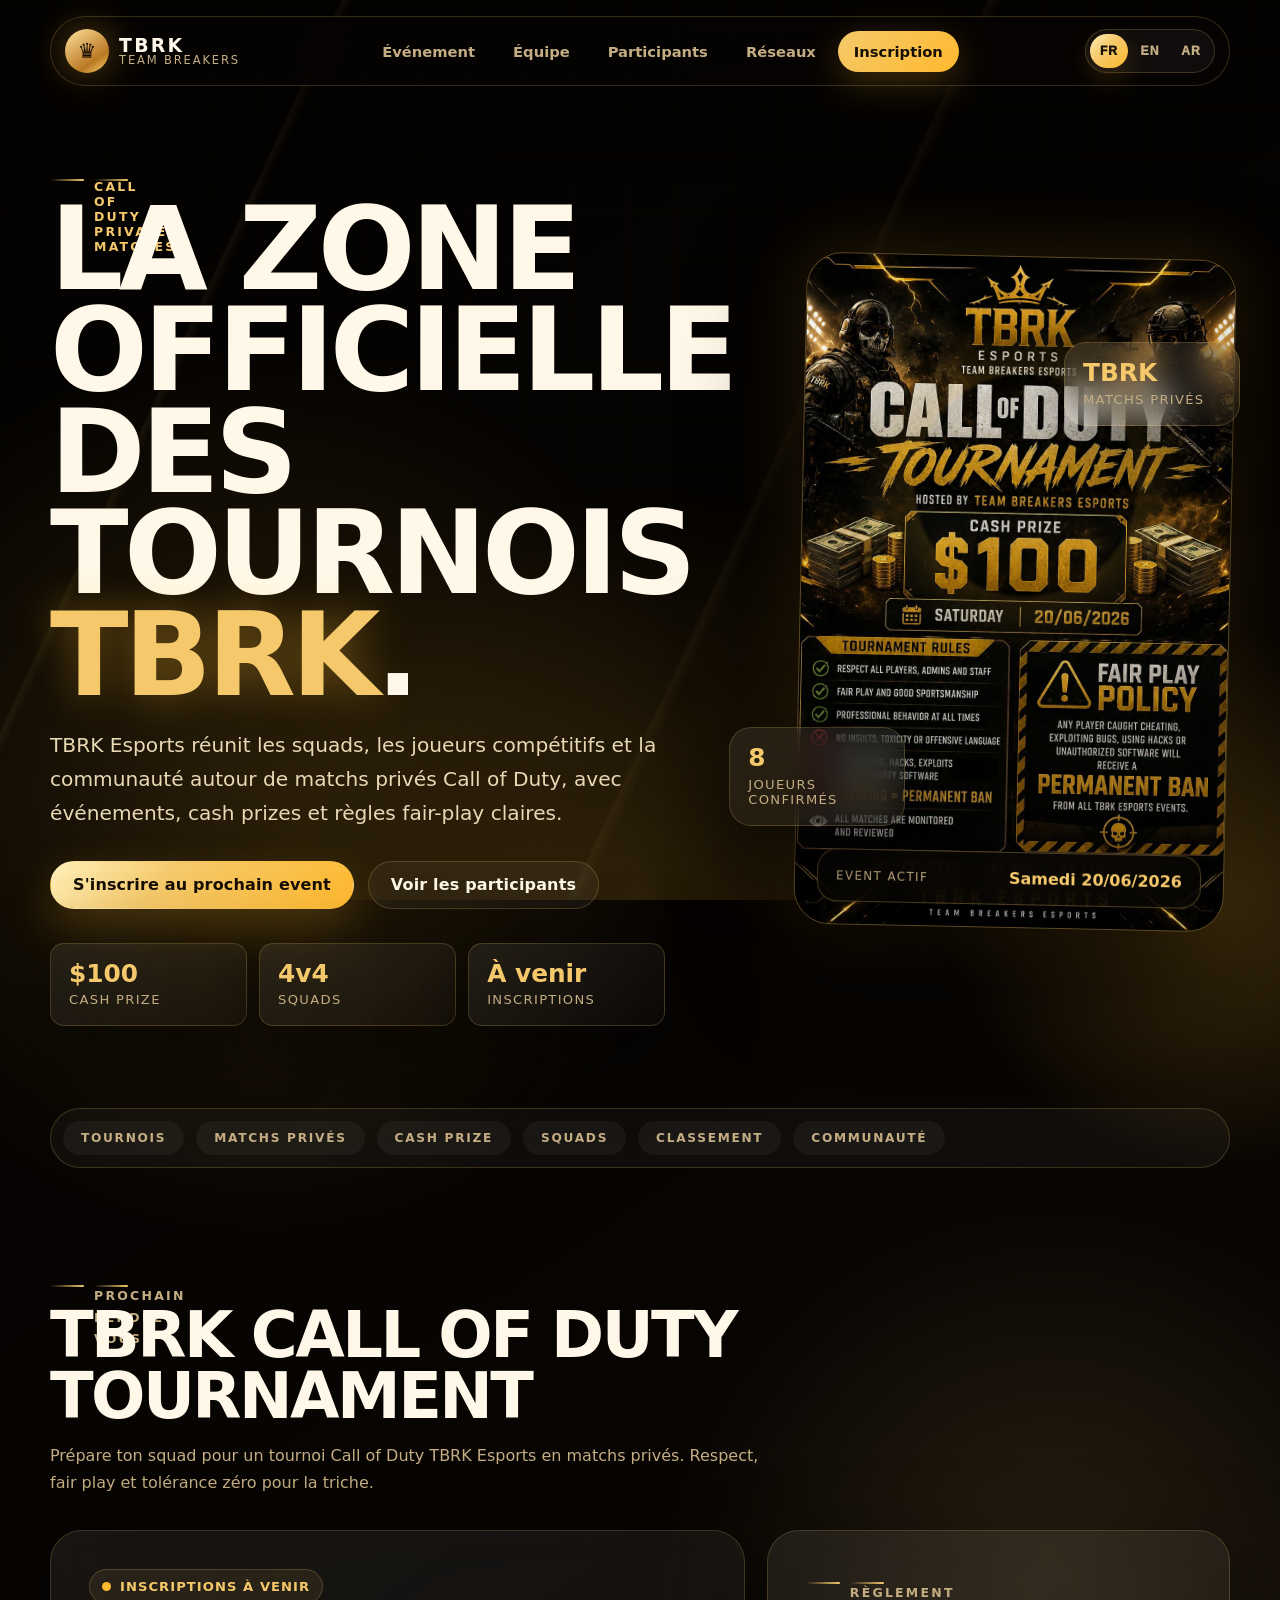
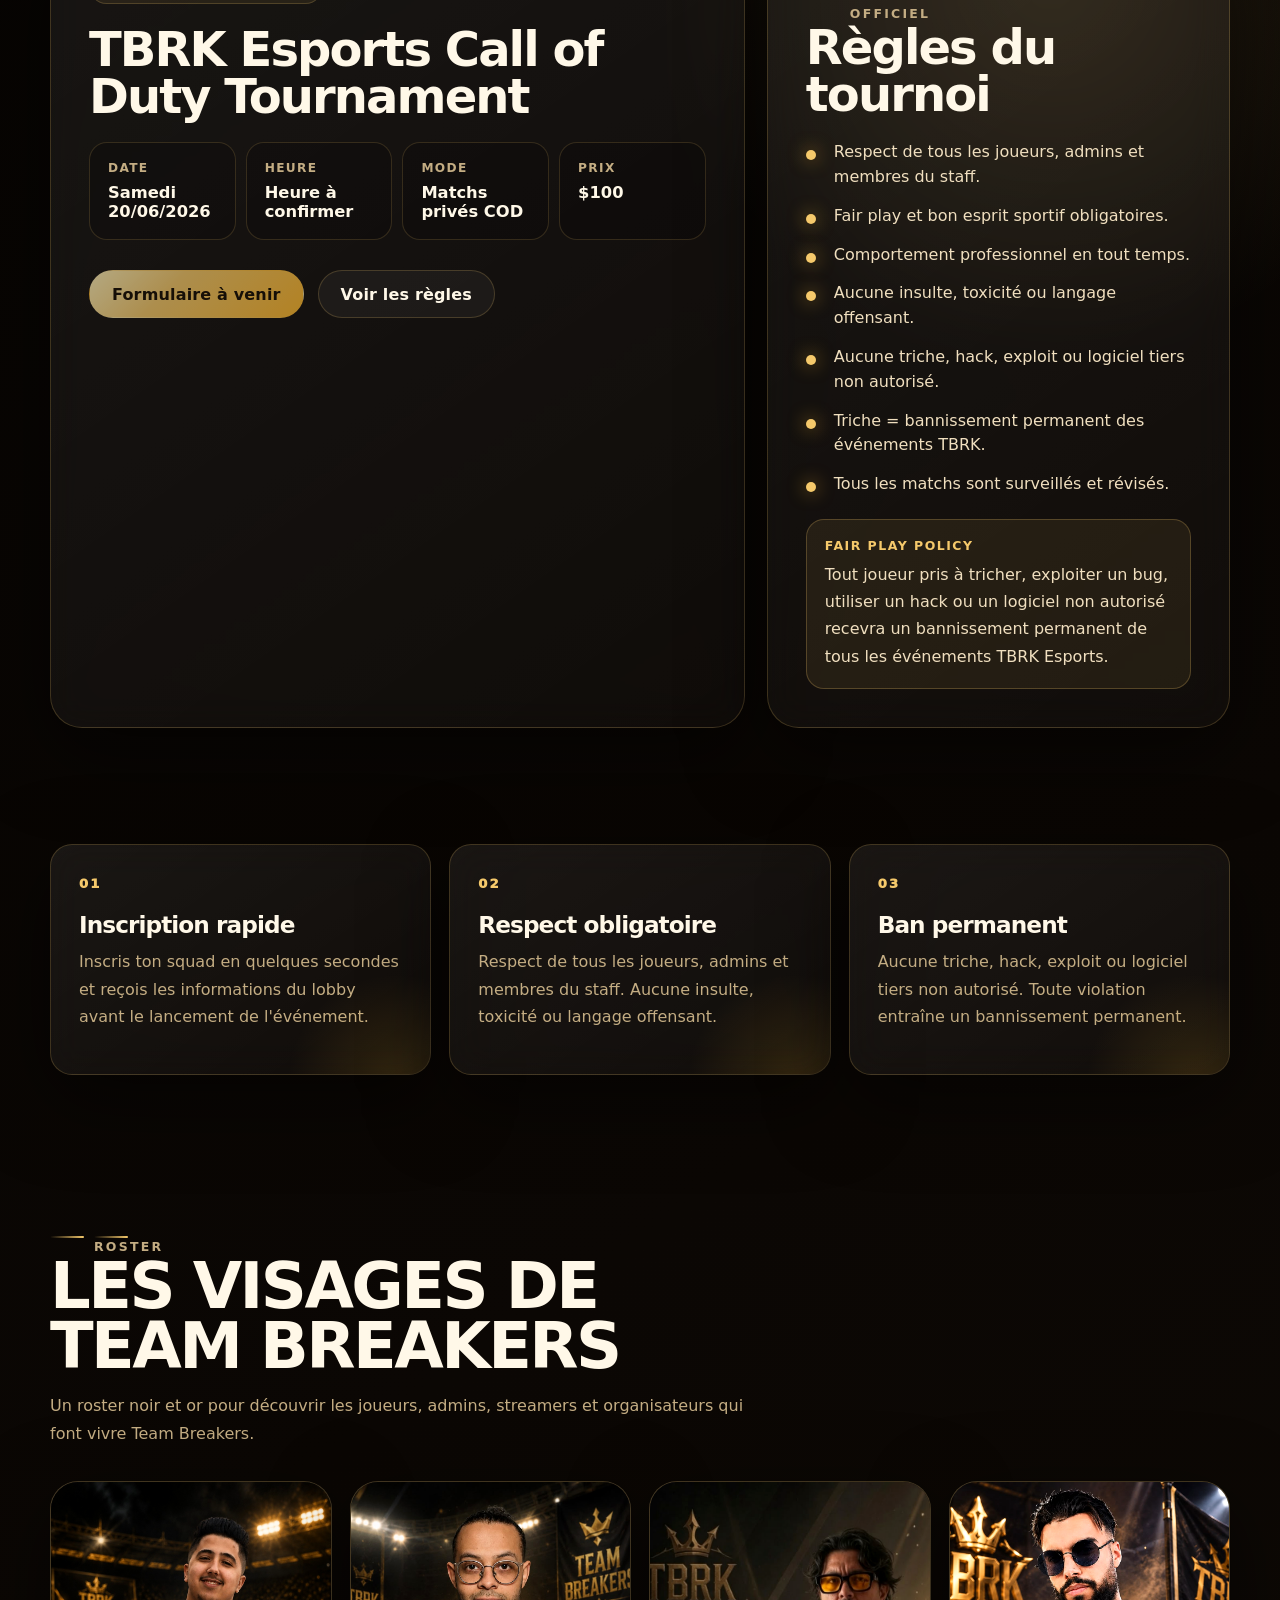
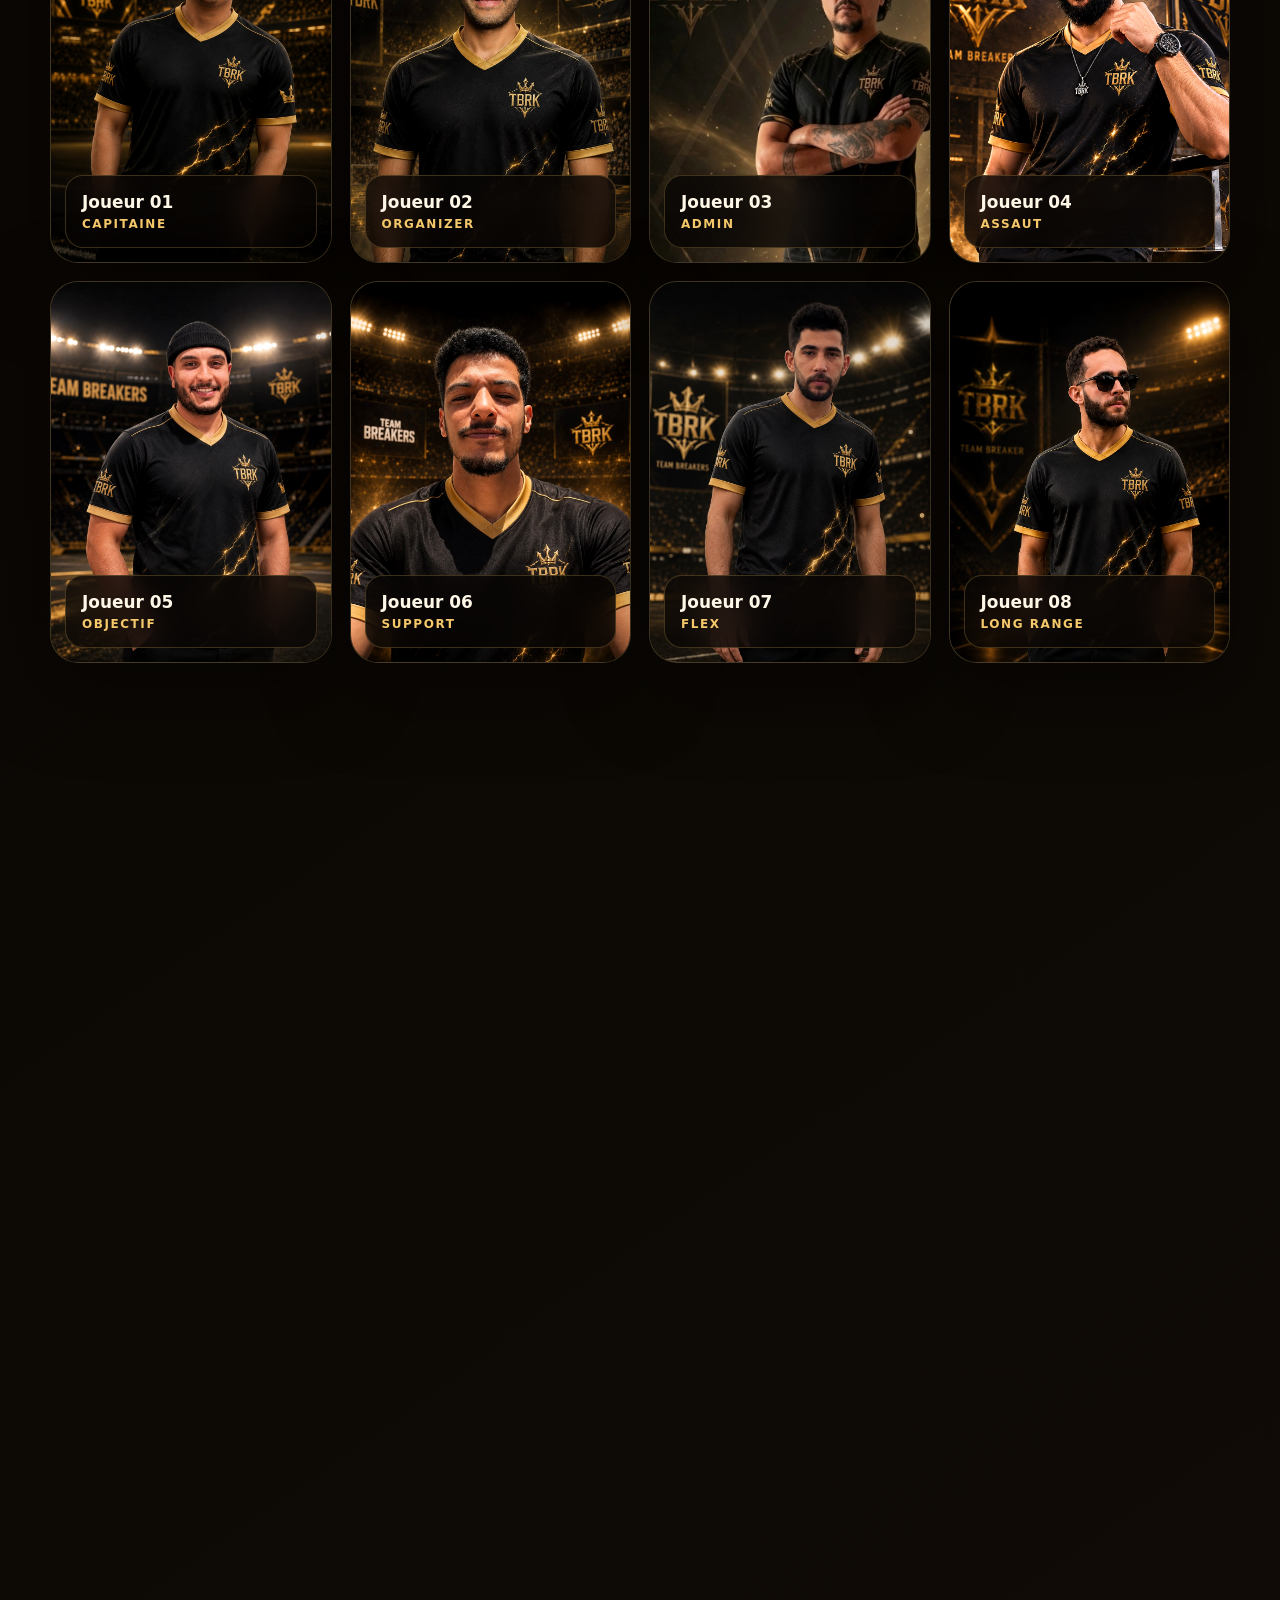
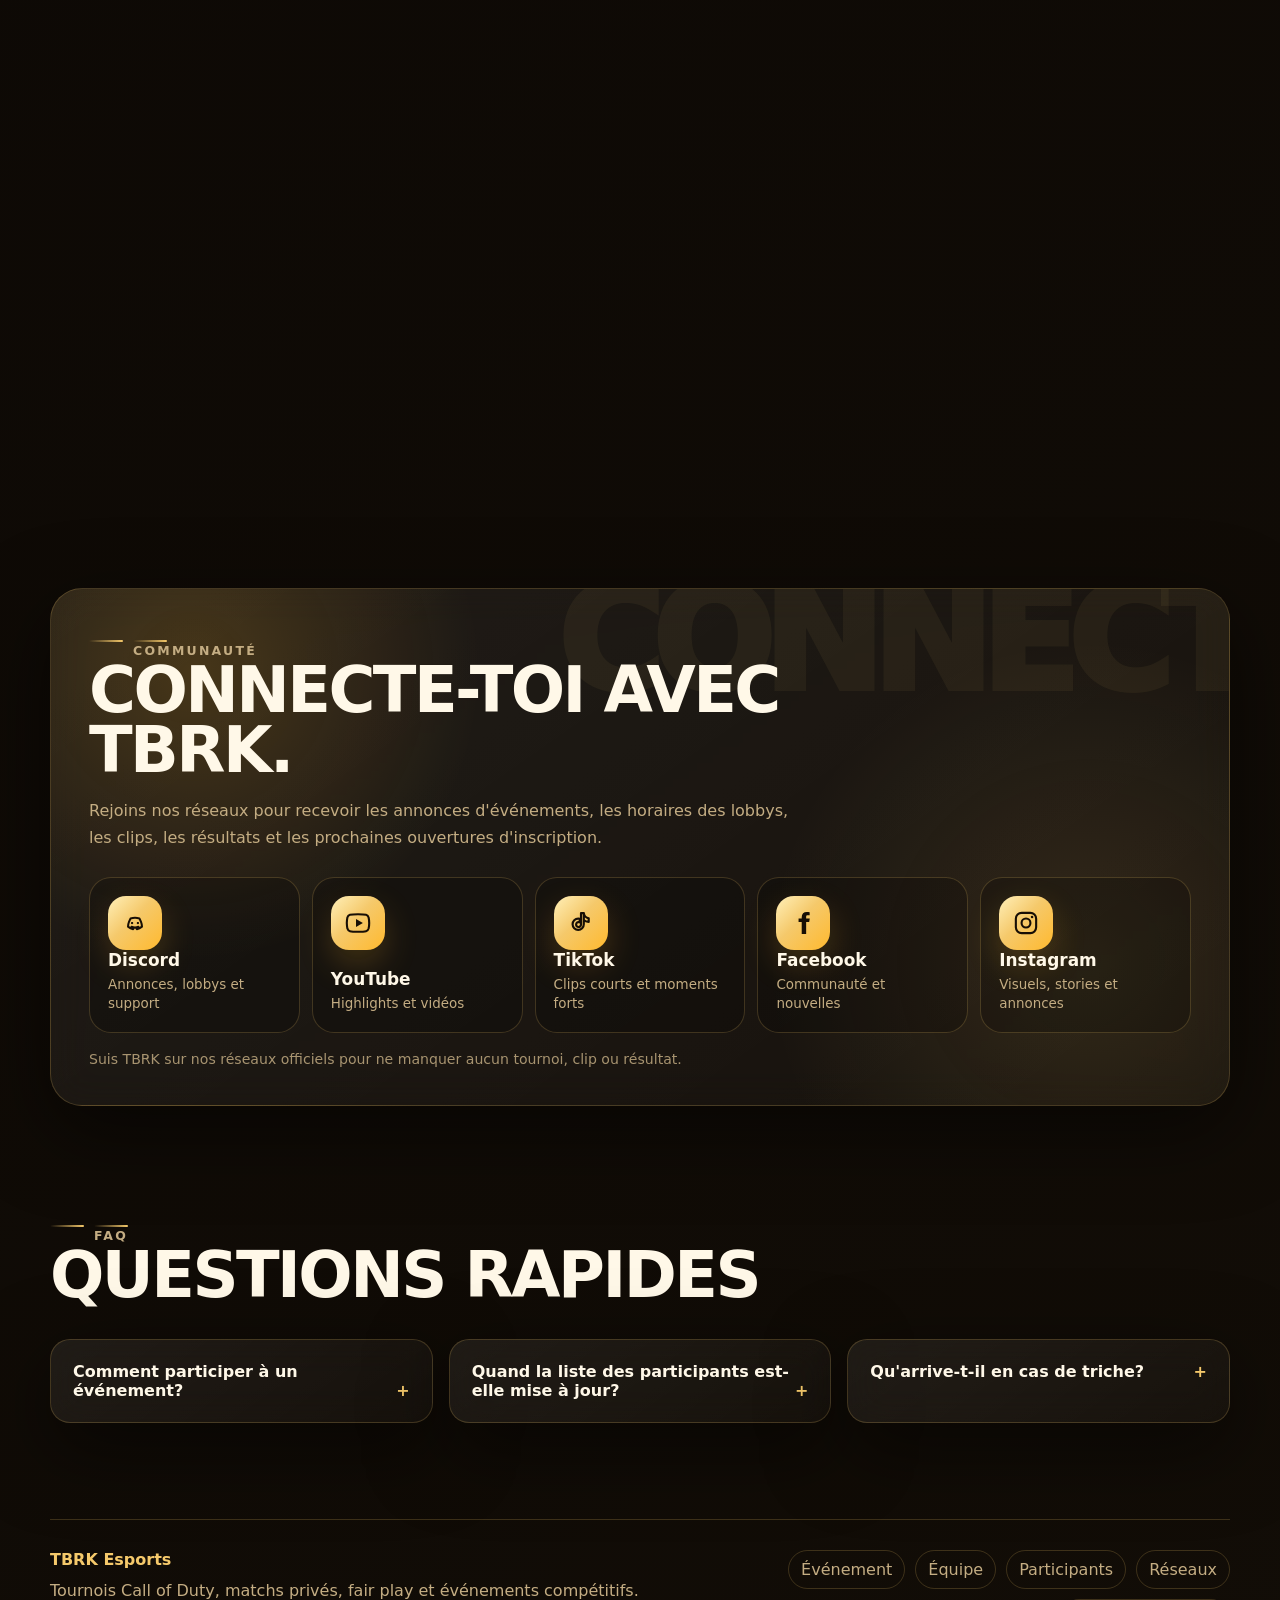
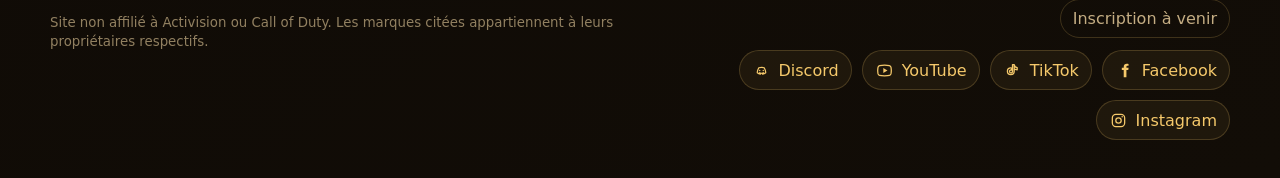
==== index.html @ 551f66d1 "Adding Existing Files First Bilingual Version" ====
<!doctype html>
<html lang="fr" dir="ltr">
<head>
  <meta charset="utf-8" />
  <meta name="viewport" content="width=device-width, initial-scale=1" />
  <title>TBRK Esports | Tournois Call of Duty</title>
  <meta name="description" content="TBRK Esports organise des matchs privés, événements et tournois Call of Duty. Consulte les règles, les participants et inscris ton squad." />
  <meta name="theme-color" content="#080604" />
  <meta property="og:title" content="TBRK Esports - Team Breakers" />
  <meta property="og:description" content="Tournois Call of Duty, règles officielles, fair play et inscriptions aux événements TBRK." />
  <meta property="og:type" content="website" />
  <meta property="og:image" content="assets/images/event-poster.jpg" />
  <link rel="icon" href="assets/favicon.svg" type="image/svg+xml" />
  <link rel="stylesheet" href="css/style.css" />
</head>
<body>
  <div class="page-glow" aria-hidden="true"></div>
  <header class="site-header" data-nav>
    <a class="brand" href="#top" data-i18n-aria-label="a11y.brand">
      <span class="brand-mark" aria-hidden="true">♛</span>
      <span class="brand-copy">
        <strong>TBRK</strong>
        <small>Team Breakers</small>
      </span>
    </a>

    <nav class="site-nav" data-i18n-aria-label="a11y.mainNav" data-nav-menu>
      <a href="#event" data-i18n="nav.event">Événement</a>
      <a href="#team" data-i18n="nav.team">Équipe</a>
      <a href="#participants" data-i18n="nav.participants">Participants</a>
      <a href="#reseaux" data-i18n="nav.socials">Réseaux</a>
      <a href="#inscription" class="nav-cta" data-i18n="nav.registration">Inscription</a>
    </nav>

    <div class="header-actions">
      <div class="language-switcher" data-language-switcher data-i18n-aria-label="a11y.languageSwitcher" role="group">
        <button type="button" data-lang-option="fr" aria-pressed="true">FR</button>
        <button type="button" data-lang-option="en" aria-pressed="false">EN</button>
        <button type="button" data-lang-option="ar" aria-pressed="false">AR</button>
      </div>
      <button class="nav-toggle" type="button" data-i18n-aria-label="a11y.openMenu" aria-expanded="false" data-nav-toggle>
        <span></span><span></span><span></span>
      </button>
    </div>
  </header>

  <main id="top">
    <section class="hero section-padding">
      <div class="hero-copy reveal">
        <p class="eyebrow"><span></span> <span data-i18n="hero.eyebrow">Call of Duty Private Matches</span></p>
        <h1 data-i18n-html="hero.title">La zone officielle des tournois <em>TBRK</em>.</h1>
        <p class="hero-lead" data-i18n="hero.lead">
          TBRK Esports réunit les squads, les joueurs compétitifs et la communauté autour de matchs privés Call of Duty, avec événements, cash prizes et règles fair-play claires.
        </p>
        <div class="hero-actions">
          <a class="btn btn-primary" href="#inscription" data-i18n="hero.primaryCta">S'inscrire au prochain event</a>
          <a class="btn btn-secondary" href="#participants" data-i18n="hero.secondaryCta">Voir les participants</a>
        </div>
        <div class="hero-metrics" data-i18n-aria-label="a11y.keyInfo">
          <div>
            <strong data-event-prize>$100</strong>
            <span data-i18n="metrics.cashPrize">Cash prize</span>
          </div>
          <div>
            <strong data-i18n="metrics.format">4v4</strong>
            <span data-i18n="metrics.squads">Squads</span>
          </div>
          <div>
            <strong data-event-status>À venir</strong>
            <span data-i18n="metrics.registrations">Inscriptions</span>
          </div>
        </div>
      </div>

      <div class="hero-visual reveal" data-i18n-aria-label="a11y.poster">
        <div class="poster-card">
          <img src="assets/images/event-poster.jpg" data-i18n-alt="a11y.posterAlt" alt="Affiche TBRK Esports pour un tournoi Call of Duty avec règles fair play" />
          <div class="poster-badge">
            <span data-i18n="poster.activeEvent">Event actif</span>
            <strong data-event-date>Samedi 20/06/2026</strong>
          </div>
        </div>
        <div class="floating-card card-one">
          <strong data-participant-count>8</strong>
          <span data-i18n="hero.confirmedPlayers">joueurs confirmés</span>
        </div>
        <div class="floating-card card-two">
          <strong>TBRK</strong>
          <span data-i18n="hero.privateMatches">Matchs privés</span>
        </div>
      </div>
    </section>

    <section class="strip reveal" data-i18n-aria-label="a11y.highlights">
      <span data-i18n="strip.tournaments">Tournois</span>
      <span data-i18n="strip.privateMatches">Matchs privés</span>
      <span data-i18n="strip.cashPrize">Cash prize</span>
      <span data-i18n="strip.squads">Squads</span>
      <span data-i18n="strip.ranking">Classement</span>
      <span data-i18n="strip.community">Communauté</span>
    </section>

    <section class="section-padding event-section" id="event">
      <div class="section-heading reveal">
        <p class="eyebrow"><span></span> <span data-i18n="event.eyebrow">Prochain rendez-vous</span></p>
        <h2 data-event-title>TBRK Call of Duty Tournament</h2>
        <p data-event-description>
          Prépare ton squad, confirme ta présence et rejoins le lobby privé TBRK. Respect, fair play et compétition propre au programme.
        </p>
      </div>

      <div class="event-layout">
        <article class="event-card reveal">
          <div class="event-card-top">
            <span class="live-dot"></span>
            <span data-event-state>Inscriptions à venir</span>
          </div>
          <h3 data-event-name>TBRK Esports Call of Duty Tournament</h3>
          <div class="event-grid">
            <div>
              <span data-i18n="event.date">Date</span>
              <strong data-event-date-full>Samedi 20/06/2026</strong>
            </div>
            <div>
              <span data-i18n="event.time">Heure</span>
              <strong data-event-time>Heure à confirmer</strong>
            </div>
            <div>
              <span data-i18n="event.mode">Mode</span>
              <strong data-event-mode>Matchs privés COD</strong>
            </div>
            <div>
              <span data-i18n="event.prize">Prix</span>
              <strong data-event-prize-card>$100</strong>
            </div>
          </div>
          <div class="event-actions">
            <a class="btn btn-primary" data-form-link data-i18n="event.fillForm" data-i18n-empty-text="form.coming" data-empty-text="Formulaire à venir" href="#inscription" target="_self" rel="noopener">Remplir le formulaire</a>
            <a class="btn btn-ghost" href="#rules" data-i18n="event.viewRules">Voir les règles</a>
          </div>
        </article>

        <aside class="rules-card reveal" id="rules">
          <p class="eyebrow"><span></span> <span data-i18n="rules.eyebrow">Règlement officiel</span></p>
          <h3 data-i18n="rules.title">Règles du tournoi</h3>
          <ul data-rules-list>
            <li>Respect de tous les joueurs, admins et membres du staff.</li>
            <li>Fair play et bon esprit sportif obligatoires.</li>
            <li>Comportement professionnel en tout temps.</li>
            <li>Aucune insulte, toxicité ou langage offensant.</li>
            <li>Aucune triche, hack, exploit ou logiciel tiers non autorisé.</li>
            <li>Triche = bannissement permanent des événements TBRK.</li>
            <li>Tous les matchs sont surveillés et révisés.</li>
          </ul>
          <div class="policy-box">
            <strong data-i18n="rules.policyTitle">Fair Play Policy</strong>
            <p data-fair-play-policy>Tout joueur pris à tricher, exploiter un bug, utiliser un hack ou un logiciel non autorisé recevra un bannissement permanent de tous les événements TBRK Esports.</p>
          </div>
        </aside>
      </div>
    </section>

    <section class="section-padding features-section" data-i18n-aria-label="a11y.whyJoin">
      <div class="feature-card reveal">
        <span class="feature-icon">01</span>
        <h3 data-i18n="feature.one.title">Inscription rapide</h3>
        <p data-i18n="feature.one.text">Inscris ton squad en quelques secondes et reçois les informations du lobby avant le lancement de l'événement.</p>
      </div>
      <div class="feature-card reveal">
        <span class="feature-icon">02</span>
        <h3 data-i18n="feature.two.title">Respect obligatoire</h3>
        <p data-i18n="feature.two.text">Respect de tous les joueurs, admins et membres du staff. Aucune insulte, toxicité ou langage offensant.</p>
      </div>
      <div class="feature-card reveal">
        <span class="feature-icon">03</span>
        <h3 data-i18n="feature.three.title">Ban permanent</h3>
        <p data-i18n="feature.three.text">Aucune triche, hack, exploit ou logiciel tiers non autorisé. Toute violation entraîne un bannissement permanent.</p>
      </div>
    </section>

    <section class="section-padding team-section" id="team">
      <div class="section-heading reveal">
        <p class="eyebrow"><span></span> <span data-i18n="team.eyebrow">Roster</span></p>
        <h2 data-i18n="team.title">Les visages de Team Breakers</h2>
        <p data-i18n="team.text">Un roster noir et or pour découvrir les joueurs, admins, streamers et organisateurs qui font vivre Team Breakers.</p>
      </div>
      <div class="team-grid" data-team-grid>
        <!-- Rempli automatiquement par js/app.js -->
      </div>
    </section>

    <section class="section-padding participants-section" id="participants">
      <div class="participants-header reveal">
        <div>
          <p class="eyebrow"><span></span> <span data-i18n="participants.eyebrow">Event en cours</span></p>
          <h2 data-i18n="participants.title">Participants inscrits</h2>
          <p data-i18n="participants.text">Quand un événement est actif, cette section affiche les joueurs confirmés et les squads déjà prêts pour le lobby.</p>
        </div>
        <div class="count-card">
          <strong data-participant-count-large>0</strong>
          <span data-i18n="participants.confirmed">confirmés</span>
        </div>
      </div>
      <div class="participants-list reveal" data-participants-list>
        <!-- Rempli automatiquement par js/app.js -->
      </div>
    </section>

    <section class="section-padding inscription-section" id="inscription">
      <div class="cta-panel reveal">
        <div>
          <p class="eyebrow"><span></span> <span data-i18n="cta.eyebrow">Rejoins le lobby</span></p>
          <h2 data-i18n="cta.title">Inscris ton squad au prochain tournoi TBRK.</h2>
          <p data-i18n="cta.text">
            Remplis le formulaire officiel pour réserver ta place. L'équipe TBRK validera ensuite les joueurs confirmés pour l'événement.
          </p>
        </div>
        <div class="cta-action">
          <a class="btn btn-primary btn-big" data-form-link data-i18n="cta.openForm" data-i18n-empty-text="form.coming" data-empty-text="Formulaire à venir" href="#inscription" target="_self" rel="noopener">Ouvrir le formulaire</a>
          <p class="form-note" data-form-note>Le formulaire sera ajouté ici dès l’ouverture des inscriptions.</p>
        </div>
      </div>
    </section>

    <section class="section-padding social-section" id="reseaux">
      <div class="social-panel reveal">
        <div class="section-heading">
          <p class="eyebrow"><span></span> <span data-i18n="social.eyebrow">Communauté</span></p>
          <h2 data-i18n="social.title">Connecte-toi avec TBRK.</h2>
          <p data-i18n="social.text">
            Rejoins nos réseaux pour recevoir les annonces d'événements, les horaires des lobbys, les clips, les résultats et les prochaines ouvertures d'inscription.
          </p>
        </div>
        <div class="social-grid" data-i18n-aria-label="a11y.socialLinks">
          <a class="social-card" data-social-link="discord" href="#reseaux" target="_self">
            <span class="social-icon" aria-hidden="true"><svg class="social-svg" viewBox="0 0 24 24" role="img" aria-label="Discord"><path d="M8.2 8.1c2.5-.8 5.1-.8 7.6 0l1.3 2.8c.5 1.3.8 2.8.9 4.2-1.5 1.2-3 1.9-4.4 2.2l-.7-1.1c.8-.2 1.5-.6 2.1-1-2 .9-4 .9-6 0 .6.4 1.3.8 2.1 1l-.7 1.1c-1.4-.3-2.9-1-4.4-2.2.1-1.4.4-2.9.9-4.2l1.3-2.8Z" fill="none" stroke="currentColor" stroke-width="1.7" stroke-linejoin="round"/><path d="M9.5 13.1c.6 0 1-.5 1-1s-.4-1-1-1-1 .5-1 1 .4 1 1 1Zm5 0c.6 0 1-.5 1-1s-.4-1-1-1-1 .5-1 1 .4 1 1 1Z" fill="currentColor"/></svg></span>
            <span class="social-copy">
              <strong data-i18n="social.discord.title">Discord</strong>
              <small data-i18n="social.discord.desc"></small>
            </span>
          </a>
          <a class="social-card" data-social-link="youtube" href="#reseaux" target="_self">
            <span class="social-icon" aria-hidden="true"><svg class="social-svg" viewBox="0 0 24 24" role="img" aria-label="YouTube"><path d="M21.1 7.2a3.1 3.1 0 0 0-2.2-2.2C17 4.5 12 4.5 12 4.5s-5 0-6.9.5a3.1 3.1 0 0 0-2.2 2.2A32 32 0 0 0 2.4 12a32 32 0 0 0 .5 4.8 3.1 3.1 0 0 0 2.2 2.2c1.9.5 6.9.5 6.9.5s5 0 6.9-.5a3.1 3.1 0 0 0 2.2-2.2c.3-1.3.5-2.9.5-4.8s-.2-3.5-.5-4.8Z" fill="none" stroke="currentColor" stroke-width="1.8" stroke-linejoin="round"/><path d="M10.3 8.6v6.8L16.2 12l-5.9-3.4Z" fill="currentColor"/></svg></span>
            <span class="social-copy">
              <strong data-i18n="social.youtube.title">YouTube</strong>
              <small data-i18n="social.youtube.desc"></small>
            </span>
          </a>
          <a class="social-card" data-social-link="tiktok" href="#reseaux" target="_self">
            <span class="social-icon" aria-hidden="true"><svg class="social-svg" viewBox="0 0 24 24" role="img" aria-label="TikTok"><path d="M14.4 3.6v9.5a4.8 4.8 0 1 1-4.8-4.8c.5 0 .9.1 1.3.2v3a2.1 2.1 0 1 0 1.1 1.8V3.6h2.4Zm0 0c.4 2.5 1.9 4 4.2 4.4v3.1c-1.7-.1-3.2-.7-4.2-1.7" fill="none" stroke="currentColor" stroke-width="1.85" stroke-linecap="round" stroke-linejoin="round"/></svg></span>
            <span class="social-copy">
              <strong data-i18n="social.tiktok.title">Tiktok</strong>
              <small data-i18n="social.tiktok.desc"></small>
            </span>
          </a>
          <a class="social-card" data-social-link="facebook" href="#reseaux" target="_self">
            <span class="social-icon" aria-hidden="true"><svg class="social-svg" viewBox="0 0 24 24" role="img" aria-label="Facebook"><path d="M14.7 8.1V6.6c0-.8.4-1.2 1.4-1.2h1.6V2.7c-.8-.1-1.6-.2-2.5-.2-2.6 0-4.3 1.6-4.3 4.5v1.1H8.2v3.1h2.7v10.3h3.8V11.2h2.6l.5-3.1h-3.1Z" fill="currentColor"/></svg></span>
            <span class="social-copy">
              <strong data-i18n="social.facebook.title">Facebook</strong>
              <small data-i18n="social.facebook.desc"></small>
            </span>
          </a>
          <a class="social-card" data-social-link="instagram" href="#reseaux" target="_self">
            <span class="social-icon" aria-hidden="true"><svg class="social-svg" viewBox="0 0 24 24" role="img" aria-label="Instagram"><rect x="3.3" y="3.3" width="17.4" height="17.4" rx="5" fill="none" stroke="currentColor" stroke-width="1.8"/><circle cx="12" cy="12" r="3.8" fill="none" stroke="currentColor" stroke-width="1.8"/><circle cx="17.2" cy="6.8" r="1.1" fill="currentColor"/></svg></span>
            <span class="social-copy">
              <strong data-i18n="social.instagram.title">Instagram</strong>
              <small data-i18n="social.instagram.desc"></small>
            </span>
          </a>
        </div>
        <p class="social-note" data-social-note>Les réseaux officiels TBRK seront ajoutés ici au fur et à mesure de leur ouverture.</p>
      </div>
    </section>

    <section class="section-padding faq-section" data-i18n-aria-label="a11y.faq">
      <div class="section-heading reveal">
        <p class="eyebrow"><span></span> <span data-i18n="faq.eyebrow">FAQ</span></p>
        <h2 data-i18n="faq.title">Questions rapides</h2>
      </div>
      <div class="faq-grid">
        <details class="reveal">
          <summary data-i18n="faq.q1">Comment participer à un événement?</summary>
          <p data-i18n="faq.a1">Clique sur le bouton d'inscription, remplis le formulaire officiel et attends la confirmation de l'équipe TBRK.</p>
        </details>
        <details class="reveal">
          <summary data-i18n="faq.q2">Quand la liste des participants est-elle mise à jour?</summary>
          <p data-i18n="faq.a2">Les participants confirmés sont publiés après validation des inscriptions par les admins TBRK.</p>
        </details>
        <details class="reveal">
          <summary data-i18n="faq.q3">Qu'arrive-t-il en cas de triche?</summary>
          <p data-i18n="faq.a3">La triche, les hacks, les exploits et les logiciels non autorisés entraînent un bannissement permanent des événements TBRK.</p>
        </details>
      </div>
    </section>
  </main>

  <footer class="site-footer">
    <div>
      <strong>TBRK Esports</strong>
      <p data-i18n="footer.description">Tournois Call of Duty, matchs privés, fair play et événements compétitifs.</p>
      <small data-i18n="footer.disclaimer">Site non affilié à Activision ou Call of Duty. Les marques citées appartiennent à leurs propriétaires respectifs.</small>
    </div>
    <div class="footer-right">
      <div class="footer-links">
        <a href="#event" data-i18n="nav.event">Événement</a>
        <a href="#team" data-i18n="nav.team">Équipe</a>
        <a href="#participants" data-i18n="nav.participants">Participants</a>
        <a href="#reseaux" data-i18n="nav.socials">Réseaux</a>
        <a data-form-link data-i18n="nav.registration" data-i18n-empty-text="form.registrationComing" data-empty-text="Inscription à venir" href="#inscription" target="_self" rel="noopener">Inscription</a>
      </div>
      <div class="footer-socials" data-i18n-aria-label="a11y.footerSocials">
        <a data-social-link="discord" href="#reseaux" target="_self"><span class="footer-social-icon" aria-hidden="true"><svg class="social-svg" viewBox="0 0 24 24" role="img" aria-label="Discord"><path d="M8.2 8.1c2.5-.8 5.1-.8 7.6 0l1.3 2.8c.5 1.3.8 2.8.9 4.2-1.5 1.2-3 1.9-4.4 2.2l-.7-1.1c.8-.2 1.5-.6 2.1-1-2 .9-4 .9-6 0 .6.4 1.3.8 2.1 1l-.7 1.1c-1.4-.3-2.9-1-4.4-2.2.1-1.4.4-2.9.9-4.2l1.3-2.8Z" fill="none" stroke="currentColor" stroke-width="1.7" stroke-linejoin="round"/><path d="M9.5 13.1c.6 0 1-.5 1-1s-.4-1-1-1-1 .5-1 1 .4 1 1 1Zm5 0c.6 0 1-.5 1-1s-.4-1-1-1-1 .5-1 1 .4 1 1 1Z" fill="currentColor"/></svg></span><span data-i18n="social.discord.title">Discord</span></a>
        <a data-social-link="youtube" href="#reseaux" target="_self"><span class="footer-social-icon" aria-hidden="true"><svg class="social-svg" viewBox="0 0 24 24" role="img" aria-label="YouTube"><path d="M21.1 7.2a3.1 3.1 0 0 0-2.2-2.2C17 4.5 12 4.5 12 4.5s-5 0-6.9.5a3.1 3.1 0 0 0-2.2 2.2A32 32 0 0 0 2.4 12a32 32 0 0 0 .5 4.8 3.1 3.1 0 0 0 2.2 2.2c1.9.5 6.9.5 6.9.5s5 0 6.9-.5a3.1 3.1 0 0 0 2.2-2.2c.3-1.3.5-2.9.5-4.8s-.2-3.5-.5-4.8Z" fill="none" stroke="currentColor" stroke-width="1.8" stroke-linejoin="round"/><path d="M10.3 8.6v6.8L16.2 12l-5.9-3.4Z" fill="currentColor"/></svg></span><span data-i18n="social.youtube.title">YouTube</span></a>
        <a data-social-link="tiktok" href="#reseaux" target="_self"><span class="footer-social-icon" aria-hidden="true"><svg class="social-svg" viewBox="0 0 24 24" role="img" aria-label="TikTok"><path d="M14.4 3.6v9.5a4.8 4.8 0 1 1-4.8-4.8c.5 0 .9.1 1.3.2v3a2.1 2.1 0 1 0 1.1 1.8V3.6h2.4Zm0 0c.4 2.5 1.9 4 4.2 4.4v3.1c-1.7-.1-3.2-.7-4.2-1.7" fill="none" stroke="currentColor" stroke-width="1.85" stroke-linecap="round" stroke-linejoin="round"/></svg></span><span data-i18n="social.tiktok.title">Tiktok</span></a>
        <a data-social-link="facebook" href="#reseaux" target="_self"><span class="footer-social-icon" aria-hidden="true"><svg class="social-svg" viewBox="0 0 24 24" role="img" aria-label="Facebook"><path d="M14.7 8.1V6.6c0-.8.4-1.2 1.4-1.2h1.6V2.7c-.8-.1-1.6-.2-2.5-.2-2.6 0-4.3 1.6-4.3 4.5v1.1H8.2v3.1h2.7v10.3h3.8V11.2h2.6l.5-3.1h-3.1Z" fill="currentColor"/></svg></span><span data-i18n="social.facebook.title">Facebook</span></a>
        <a data-social-link="instagram" href="#reseaux" target="_self"><span class="footer-social-icon" aria-hidden="true"><svg class="social-svg" viewBox="0 0 24 24" role="img" aria-label="Instagram"><rect x="3.3" y="3.3" width="17.4" height="17.4" rx="5" fill="none" stroke="currentColor" stroke-width="1.8"/><circle cx="12" cy="12" r="3.8" fill="none" stroke="currentColor" stroke-width="1.8"/><circle cx="17.2" cy="6.8" r="1.1" fill="currentColor"/></svg></span><span data-i18n="social.instagram.title">Instagram</span></a>
      </div>
    </div>
  </footer>

  <script src="js/app.js" defer></script>
</body>
</html>
---- css/style.css ----
:root {
  --bg: #070503;
  --bg-soft: #100c07;
  --panel: rgba(20, 15, 9, 0.76);
  --panel-strong: rgba(26, 19, 11, 0.94);
  --gold: #f5c96b;
  --gold-strong: #ffb92e;
  --gold-soft: rgba(245, 201, 107, 0.16);
  --text: #fff8e8;
  --muted: #c4ad83;
  --line: rgba(245, 201, 107, 0.2);
  --shadow: 0 24px 80px rgba(0, 0, 0, 0.52);
  --radius-lg: 32px;
  --radius-md: 22px;
  --radius-sm: 14px;
  --max-width: 1180px;
}

* {
  box-sizing: border-box;
}

html {
  scroll-behavior: smooth;
}

body {
  margin: 0;
  min-height: 100vh;
  color: var(--text);
  background:
    radial-gradient(circle at 20% 12%, rgba(255, 186, 46, 0.14), transparent 28rem),
    radial-gradient(circle at 82% 24%, rgba(245, 201, 107, 0.13), transparent 24rem),
    linear-gradient(145deg, #030201 0%, #0b0704 44%, #120d07 100%);
  font-family: Inter, ui-sans-serif, system-ui, -apple-system, BlinkMacSystemFont, "Segoe UI", sans-serif;
  overflow-x: hidden;
}

body::before {
  content: "";
  position: fixed;
  inset: 0;
  pointer-events: none;
  opacity: 0.26;
  z-index: -3;
  background-image:
    linear-gradient(rgba(245, 201, 107, 0.06) 1px, transparent 1px),
    linear-gradient(90deg, rgba(245, 201, 107, 0.05) 1px, transparent 1px);
  background-size: 52px 52px;
  mask-image: linear-gradient(to bottom, black, transparent 90%);
}

body::after {
  content: "";
  position: fixed;
  inset: 0;
  pointer-events: none;
  z-index: -2;
  background:
    linear-gradient(115deg, transparent 0 20%, rgba(245, 201, 107, 0.06) 20.2%, transparent 20.8% 58%, rgba(245, 201, 107, 0.045) 58.3%, transparent 59%),
    radial-gradient(circle at center bottom, rgba(255, 185, 46, 0.14), transparent 26rem);
}

img {
  max-width: 100%;
  display: block;
}

a {
  color: inherit;
  text-decoration: none;
}

button,
a {
  -webkit-tap-highlight-color: transparent;
}

code {
  color: var(--gold);
  background: rgba(255, 255, 255, 0.06);
  border: 1px solid var(--line);
  padding: 0.12rem 0.36rem;
  border-radius: 0.45rem;
}

.page-glow {
  position: fixed;
  inset: auto -14rem -18rem auto;
  width: 36rem;
  height: 36rem;
  background: radial-gradient(circle, rgba(255, 185, 46, 0.22), transparent 68%);
  filter: blur(10px);
  z-index: -1;
  pointer-events: none;
}

.section-padding {
  width: min(var(--max-width), calc(100% - 32px));
  margin-inline: auto;
  padding: 96px 0;
}

.site-header {
  position: sticky;
  top: 0;
  z-index: 50;
  display: flex;
  align-items: center;
  justify-content: space-between;
  width: min(var(--max-width), calc(100% - 32px));
  margin: 16px auto 0;
  padding: 12px 14px;
  border: 1px solid var(--line);
  border-radius: 999px;
  background: rgba(7, 5, 3, 0.76);
  box-shadow: 0 18px 70px rgba(0, 0, 0, 0.35);
  backdrop-filter: blur(18px);
}

.brand {
  display: inline-flex;
  gap: 10px;
  align-items: center;
  min-width: max-content;
}

.brand-mark {
  display: grid;
  place-items: center;
  width: 44px;
  height: 44px;
  border-radius: 50%;
  color: #1a1005;
  font-size: 1.3rem;
  background: linear-gradient(145deg, #ffe3a0, #bb7823 70%, #ffd56c);
  box-shadow: 0 0 36px rgba(255, 185, 46, 0.38);
}

.brand-copy {
  display: grid;
  line-height: 1;
}

.brand-copy strong {
  font-size: 1.18rem;
  letter-spacing: 0.12em;
}

.brand-copy small {
  color: var(--muted);
  font-size: 0.72rem;
  letter-spacing: 0.16em;
  text-transform: uppercase;
}

.site-nav {
  display: flex;
  align-items: center;
  gap: 6px;
}

.site-nav a {
  color: var(--muted);
  padding: 12px 16px;
  border-radius: 999px;
  font-weight: 700;
  font-size: 0.92rem;
  transition: 180ms ease;
}

.site-nav a:hover,
.site-nav a:focus-visible {
  color: var(--text);
  background: rgba(255, 255, 255, 0.06);
  outline: none;
}

.site-nav .nav-cta {
  color: #150f06;
  background: linear-gradient(135deg, var(--gold), var(--gold-strong));
  box-shadow: 0 10px 35px rgba(255, 185, 46, 0.24);
}

.header-actions {
  display: inline-flex;
  align-items: center;
  gap: 10px;
}

.language-switcher {
  display: inline-flex;
  align-items: center;
  gap: 3px;
  padding: 4px;
  border: 1px solid var(--line);
  border-radius: 999px;
  background: rgba(255, 255, 255, 0.045);
}

.language-switcher button {
  min-width: 38px;
  height: 34px;
  border: 0;
  border-radius: 999px;
  color: var(--muted);
  background: transparent;
  font-weight: 1000;
  font-size: 0.76rem;
  letter-spacing: 0.08em;
  cursor: pointer;
  transition: 180ms ease;
}

.language-switcher button:hover,
.language-switcher button:focus-visible {
  color: var(--text);
  outline: none;
}

.language-switcher button[aria-pressed="true"] {
  color: #170e05;
  background: linear-gradient(135deg, #fff0b9 0%, var(--gold) 42%, var(--gold-strong) 100%);
  box-shadow: 0 10px 26px rgba(255, 185, 46, 0.18);
}

.nav-toggle {
  display: none;
  width: 46px;
  height: 46px;
  border: 1px solid var(--line);
  border-radius: 50%;
  background: rgba(255, 255, 255, 0.04);
  cursor: pointer;
}

.nav-toggle span {
  display: block;
  width: 18px;
  height: 2px;
  margin: 4px auto;
  background: var(--text);
  border-radius: 2px;
}

.hero {
  display: grid;
  grid-template-columns: minmax(0, 1.04fr) minmax(330px, 0.86fr);
  gap: 56px;
  align-items: center;
  padding-top: 80px;
}

.eyebrow {
  display: inline-flex;
  align-items: center;
  gap: 10px;
  color: var(--gold);
  margin: 0 0 18px;
  font-size: 0.78rem;
  font-weight: 900;
  letter-spacing: 0.18em;
  text-transform: uppercase;
}

.eyebrow span {
  width: 34px;
  height: 2px;
  border-radius: 99px;
  background: linear-gradient(90deg, transparent, var(--gold));
}

h1,
h2,
h3,
p {
  margin-top: 0;
}

h1,
h2,
h3 {
  letter-spacing: -0.04em;
}

h1 {
  max-width: 780px;
  margin-bottom: 22px;
  font-size: clamp(3.4rem, 9vw, 7.2rem);
  line-height: 0.88;
  text-transform: uppercase;
}

h1 em {
  color: var(--gold);
  font-style: normal;
  text-shadow: 0 0 40px rgba(255, 185, 46, 0.36);
}

.hero-lead {
  max-width: 660px;
  color: #e9d8b5;
  font-size: clamp(1.04rem, 2.2vw, 1.26rem);
  line-height: 1.7;
}

.hero-actions,
.event-actions {
  display: flex;
  flex-wrap: wrap;
  gap: 14px;
  margin-top: 30px;
}

.btn {
  display: inline-flex;
  align-items: center;
  justify-content: center;
  min-height: 48px;
  padding: 0 22px;
  border: 1px solid transparent;
  border-radius: 999px;
  font-weight: 900;
  letter-spacing: 0.01em;
  transition: transform 180ms ease, box-shadow 180ms ease, border-color 180ms ease, background 180ms ease;
}

.btn:hover,
.btn:focus-visible {
  transform: translateY(-2px);
  outline: none;
}

.btn-primary {
  color: #170e05;
  background: linear-gradient(135deg, #fff0b9 0%, var(--gold) 38%, var(--gold-strong) 100%);
  box-shadow: 0 18px 45px rgba(255, 185, 46, 0.22);
}

.btn-primary:hover,
.btn-primary:focus-visible {
  box-shadow: 0 22px 55px rgba(255, 185, 46, 0.34);
}

.btn-secondary,
.btn-ghost {
  color: var(--text);
  border-color: var(--line);
  background: rgba(255, 255, 255, 0.045);
}

.btn-secondary:hover,
.btn-ghost:hover,
.btn-secondary:focus-visible,
.btn-ghost:focus-visible {
  border-color: rgba(245, 201, 107, 0.52);
  background: rgba(245, 201, 107, 0.08);
}

.btn-big {
  min-height: 58px;
  padding-inline: 28px;
}

.btn.is-disabled {
  opacity: 0.68;
  cursor: not-allowed;
  box-shadow: none;
}

.btn.is-disabled:hover,
.btn.is-disabled:focus-visible {
  transform: none;
}

.cta-action {
  display: grid;
  justify-items: start;
  gap: 10px;
}

.form-note {
  margin: 0;
  color: var(--muted);
  font-size: 0.88rem;
}

.hero-metrics {
  display: grid;
  grid-template-columns: repeat(3, minmax(0, 1fr));
  gap: 12px;
  max-width: 660px;
  margin-top: 34px;
}

.hero-metrics div,
.count-card,
.floating-card {
  border: 1px solid var(--line);
  background: linear-gradient(145deg, rgba(255, 255, 255, 0.075), rgba(255, 255, 255, 0.025));
  box-shadow: var(--shadow);
  backdrop-filter: blur(16px);
}

.hero-metrics div {
  padding: 18px;
  border-radius: var(--radius-sm);
}

.hero-metrics strong,
.count-card strong,
.floating-card strong {
  display: block;
  color: var(--gold);
  font-size: 1.55rem;
  line-height: 1;
}

.hero-metrics span,
.count-card span,
.floating-card span {
  display: block;
  color: var(--muted);
  margin-top: 6px;
  font-size: 0.82rem;
  text-transform: uppercase;
  letter-spacing: 0.1em;
}

.hero-visual {
  position: relative;
  min-height: 680px;
}

.poster-card {
  position: relative;
  width: min(100%, 430px);
  margin-left: auto;
  border: 1px solid rgba(245, 201, 107, 0.32);
  border-radius: 36px;
  overflow: hidden;
  box-shadow: 0 34px 110px rgba(0, 0, 0, 0.7), 0 0 70px rgba(255, 185, 46, 0.18);
  transform: rotate(1.2deg);
  background: #120c05;
}

.poster-card::before {
  content: "";
  position: absolute;
  inset: 0;
  z-index: 1;
  pointer-events: none;
  background:
    linear-gradient(to bottom, rgba(0, 0, 0, 0.02), rgba(0, 0, 0, 0.12)),
    radial-gradient(circle at 52% 34%, transparent 0 22%, rgba(255, 185, 46, 0.12) 23%, transparent 34%);
}

.poster-card img {
  width: 100%;
  height: 670px;
  object-fit: cover;
  object-position: center;
}

.poster-badge {
  position: absolute;
  z-index: 2;
  left: 22px;
  right: 22px;
  bottom: 22px;
  display: flex;
  justify-content: space-between;
  align-items: center;
  gap: 14px;
  padding: 16px 18px;
  border: 1px solid rgba(245, 201, 107, 0.28);
  border-radius: 20px;
  background: rgba(8, 6, 4, 0.72);
  backdrop-filter: blur(16px);
}

.poster-badge span {
  color: var(--muted);
  text-transform: uppercase;
  letter-spacing: 0.12em;
  font-size: 0.74rem;
}

.poster-badge strong {
  color: var(--gold);
}

.floating-card {
  position: absolute;
  width: 176px;
  padding: 18px;
  border-radius: 22px;
}

.card-one {
  left: 8px;
  bottom: 110px;
}

.card-two {
  right: -10px;
  top: 86px;
}

.strip {
  width: min(var(--max-width), calc(100% - 32px));
  margin: -14px auto 8px;
  display: flex;
  gap: 12px;
  align-items: center;
  overflow: auto;
  padding: 12px;
  border: 1px solid var(--line);
  border-radius: 999px;
  background: rgba(255, 255, 255, 0.035);
  scrollbar-width: none;
}

.strip::-webkit-scrollbar {
  display: none;
}

.strip span {
  flex: 0 0 auto;
  color: var(--muted);
  padding: 10px 18px;
  border-radius: 999px;
  background: rgba(255, 255, 255, 0.045);
  text-transform: uppercase;
  font-size: 0.76rem;
  font-weight: 900;
  letter-spacing: 0.14em;
}

.section-heading {
  max-width: 720px;
  margin-bottom: 34px;
}

.section-heading h2,
.participants-header h2,
.cta-panel h2 {
  margin-bottom: 16px;
  font-size: clamp(2.3rem, 5vw, 4.8rem);
  line-height: 0.94;
  text-transform: uppercase;
}

.section-heading p,
.participants-header p,
.cta-panel p,
.feature-card p,
.rules-card p,
.site-footer p,
.faq-grid p {
  color: var(--muted);
  line-height: 1.7;
}

.event-layout {
  display: grid;
  grid-template-columns: minmax(0, 1.2fr) minmax(310px, 0.8fr);
  gap: 22px;
}

.event-card,
.rules-card,
.feature-card,
.player-card,
.participant-row,
.cta-panel,
.faq-grid details {
  border: 1px solid var(--line);
  background: linear-gradient(145deg, rgba(255, 255, 255, 0.072), rgba(255, 255, 255, 0.028));
  box-shadow: var(--shadow);
  backdrop-filter: blur(18px);
}

.event-card,
.rules-card,
.cta-panel {
  border-radius: var(--radius-lg);
  padding: clamp(24px, 4vw, 38px);
}

.event-card-top {
  display: inline-flex;
  align-items: center;
  gap: 9px;
  color: var(--gold);
  padding: 9px 12px;
  border: 1px solid var(--line);
  border-radius: 999px;
  background: rgba(245, 201, 107, 0.08);
  font-size: 0.82rem;
  font-weight: 900;
  text-transform: uppercase;
  letter-spacing: 0.08em;
}

.live-dot {
  width: 9px;
  height: 9px;
  border-radius: 50%;
  background: var(--gold-strong);
  box-shadow: 0 0 0 0 rgba(255, 185, 46, 0.7);
  animation: pulse 1.8s infinite;
}

@keyframes pulse {
  70% { box-shadow: 0 0 0 12px rgba(255, 185, 46, 0); }
  100% { box-shadow: 0 0 0 0 rgba(255, 185, 46, 0); }
}

.event-card h3,
.rules-card h3,
.feature-card h3 {
  margin: 22px 0;
  font-size: clamp(1.8rem, 4vw, 3rem);
  line-height: 0.98;
}

.event-grid {
  display: grid;
  grid-template-columns: repeat(4, minmax(0, 1fr));
  gap: 10px;
}

.event-grid div {
  padding: 18px;
  border: 1px solid rgba(245, 201, 107, 0.16);
  border-radius: 18px;
  background: rgba(0, 0, 0, 0.2);
}

.event-grid span {
  display: block;
  color: var(--muted);
  margin-bottom: 8px;
  font-size: 0.76rem;
  font-weight: 900;
  letter-spacing: 0.11em;
  text-transform: uppercase;
}

.event-grid strong {
  color: var(--text);
  font-size: 1.02rem;
}

.rules-card ul {
  display: grid;
  gap: 14px;
  margin: 0;
  padding: 0;
  list-style: none;
}

.rules-card li {
  position: relative;
  color: #f0dfbf;
  padding-left: 28px;
  line-height: 1.55;
}

.rules-card li::before {
  content: "";
  position: absolute;
  left: 0;
  top: 0.62em;
  width: 10px;
  height: 10px;
  border-radius: 50%;
  background: var(--gold);
  box-shadow: 0 0 18px rgba(255, 185, 46, 0.65);
}

.policy-box {
  margin-top: 22px;
  padding: 18px;
  border: 1px solid rgba(245, 201, 107, 0.24);
  border-radius: 18px;
  background: rgba(245, 201, 107, 0.08);
}

.policy-box strong {
  display: block;
  color: var(--gold);
  margin-bottom: 8px;
  text-transform: uppercase;
  letter-spacing: 0.12em;
  font-size: 0.78rem;
}

.policy-box p {
  margin: 0;
  color: #f0dfbf;
}

.features-section {
  display: grid;
  grid-template-columns: repeat(3, minmax(0, 1fr));
  gap: 18px;
  padding-top: 20px;
}

.feature-card {
  position: relative;
  overflow: hidden;
  padding: 28px;
  border-radius: var(--radius-md);
}

.feature-card::after,
.player-card::after,
.participant-row::after {
  content: "";
  position: absolute;
  inset: auto -20% -52% auto;
  width: 220px;
  height: 220px;
  border-radius: 50%;
  background: radial-gradient(circle, rgba(255, 185, 46, 0.14), transparent 70%);
  pointer-events: none;
}

.feature-icon {
  color: var(--gold);
  font-weight: 1000;
  font-size: 0.82rem;
  letter-spacing: 0.16em;
}

.feature-card h3 {
  margin-bottom: 12px;
  font-size: 1.45rem;
}

.team-section,
.participants-section {
  padding-top: 52px;
}

.team-grid {
  display: grid;
  grid-template-columns: repeat(4, minmax(0, 1fr));
  gap: 18px;
}

.player-card {
  position: relative;
  overflow: hidden;
  min-height: 380px;
  border-radius: 28px;
}

.player-card img {
  width: 100%;
  height: 380px;
  object-fit: cover;
  object-position: center top;
  filter: saturate(1.04) contrast(1.04);
  transition: 350ms ease;
}

.player-card:hover img {
  transform: scale(1.045);
}

.player-info {
  position: absolute;
  left: 14px;
  right: 14px;
  bottom: 14px;
  z-index: 2;
  padding: 16px;
  border: 1px solid rgba(245, 201, 107, 0.22);
  border-radius: 18px;
  background: rgba(8, 6, 4, 0.78);
  backdrop-filter: blur(16px);
}

.player-info strong {
  display: block;
  font-size: 1.06rem;
}

.player-info span {
  display: block;
  color: var(--gold);
  margin-top: 5px;
  font-size: 0.75rem;
  font-weight: 900;
  letter-spacing: 0.13em;
  text-transform: uppercase;
}

.participants-header {
  display: flex;
  align-items: end;
  justify-content: space-between;
  gap: 24px;
  margin-bottom: 28px;
}

.participants-header > div:first-child {
  max-width: 760px;
}

.count-card {
  min-width: 154px;
  padding: 22px;
  border-radius: 24px;
  text-align: center;
}

.count-card strong {
  font-size: 3rem;
}

.participants-list {
  display: grid;
  grid-template-columns: repeat(2, minmax(0, 1fr));
  gap: 14px;
}

.participant-row {
  position: relative;
  overflow: hidden;
  display: flex;
  align-items: center;
  gap: 16px;
  padding: 14px;
  border-radius: 22px;
}

.participant-row img,
.participant-avatar {
  flex: 0 0 auto;
  width: 68px;
  height: 68px;
  border: 1px solid rgba(245, 201, 107, 0.34);
  border-radius: 18px;
  object-fit: cover;
  background: linear-gradient(145deg, rgba(255, 185, 46, 0.25), rgba(255, 255, 255, 0.04));
}

.participant-avatar {
  display: grid;
  place-items: center;
  color: var(--gold);
  font-weight: 1000;
}

.participant-meta {
  flex: 1;
  min-width: 0;
}

.participant-meta strong {
  display: block;
  overflow: hidden;
  text-overflow: ellipsis;
  white-space: nowrap;
}

.participant-meta span {
  color: var(--muted);
  display: block;
  margin-top: 5px;
  font-size: 0.9rem;
}

.status-pill {
  position: relative;
  z-index: 1;
  flex: 0 0 auto;
  color: #171006;
  padding: 8px 11px;
  border-radius: 999px;
  background: var(--gold);
  font-size: 0.7rem;
  font-weight: 1000;
  text-transform: uppercase;
  letter-spacing: 0.08em;
}

.empty-state {
  grid-column: 1 / -1;
  padding: 28px;
  border: 1px dashed var(--line);
  border-radius: 22px;
  color: var(--muted);
  text-align: center;
}

.cta-panel {
  display: flex;
  align-items: center;
  justify-content: space-between;
  gap: 28px;
  overflow: hidden;
  position: relative;
  background:
    radial-gradient(circle at 88% 18%, rgba(255, 185, 46, 0.2), transparent 20rem),
    linear-gradient(145deg, rgba(255, 255, 255, 0.08), rgba(255, 255, 255, 0.03));
}

.cta-panel::before {
  content: "TBRK";
  position: absolute;
  right: -20px;
  bottom: -32px;
  color: rgba(245, 201, 107, 0.07);
  font-size: clamp(5rem, 16vw, 12rem);
  font-weight: 1000;
  letter-spacing: -0.08em;
  pointer-events: none;
}

.cta-panel > * {
  position: relative;
  z-index: 1;
}

.cta-panel > div:first-child {
  max-width: 720px;
}


.social-section {
  padding-top: 10px;
}

.social-panel {
  position: relative;
  overflow: hidden;
  padding: clamp(24px, 4vw, 38px);
  border: 1px solid var(--line);
  border-radius: var(--radius-lg);
  background:
    radial-gradient(circle at 12% 16%, rgba(255, 185, 46, 0.18), transparent 18rem),
    radial-gradient(circle at 88% 72%, rgba(245, 201, 107, 0.12), transparent 20rem),
    linear-gradient(145deg, rgba(255, 255, 255, 0.075), rgba(255, 255, 255, 0.026));
  box-shadow: var(--shadow);
  backdrop-filter: blur(18px);
}

.social-panel::before {
  content: "CONNECT";
  position: absolute;
  right: -18px;
  top: -32px;
  color: rgba(245, 201, 107, 0.06);
  font-size: clamp(4rem, 12vw, 9rem);
  font-weight: 1000;
  letter-spacing: -0.08em;
  pointer-events: none;
}

.social-panel .section-heading,
.social-grid,
.social-note {
  position: relative;
  z-index: 1;
}

.social-panel .section-heading {
  margin-bottom: 26px;
}

.social-grid {
  display: grid;
  grid-template-columns: repeat(5, minmax(0, 1fr));
  gap: 12px;
}

.social-card {
  display: grid;
  align-content: space-between;
  min-height: 142px;
  padding: 18px;
  border: 1px solid rgba(245, 201, 107, 0.2);
  border-radius: 22px;
  background: rgba(0, 0, 0, 0.22);
  transition: transform 180ms ease, border-color 180ms ease, background 180ms ease, box-shadow 180ms ease;
}

.social-card:hover,
.social-card:focus-visible {
  transform: translateY(-3px);
  border-color: rgba(245, 201, 107, 0.56);
  background: rgba(245, 201, 107, 0.08);
  box-shadow: 0 18px 45px rgba(0, 0, 0, 0.28);
  outline: none;
}

.social-icon {
  display: grid;
  place-items: center;
  width: 54px;
  height: 54px;
  border-radius: 18px;
  color: #170e05;
  background: linear-gradient(135deg, #fff0b9 0%, var(--gold) 44%, var(--gold-strong) 100%);
  box-shadow: 0 14px 34px rgba(255, 185, 46, 0.2);
}

.social-svg {
  display: block;
  width: 28px;
  height: 28px;
}

.social-copy strong,
.social-copy small {
  display: block;
}

.social-copy strong {
  color: var(--text);
  font-size: 1.06rem;
}

.social-copy small {
  color: var(--muted);
  margin-top: 5px;
  line-height: 1.45;
  font-size: 0.84rem;
}

.social-note {
  margin: 18px 0 0;
  color: rgba(196, 173, 131, 0.84);
  font-size: 0.88rem;
}

.social-card.is-disabled,
.footer-socials a.is-disabled {
  opacity: 0.58;
  cursor: not-allowed;
}

.social-card.is-disabled:hover,
.social-card.is-disabled:focus-visible {
  transform: none;
  border-color: rgba(245, 201, 107, 0.2);
  background: rgba(0, 0, 0, 0.22);
  box-shadow: none;
}

.faq-section {
  padding-top: 10px;
}

.faq-grid {
  display: grid;
  grid-template-columns: repeat(3, minmax(0, 1fr));
  gap: 16px;
}

.faq-grid details {
  border-radius: 20px;
  padding: 22px;
}

.faq-grid summary {
  cursor: pointer;
  color: var(--text);
  font-weight: 900;
  list-style: none;
}

.faq-grid summary::-webkit-details-marker {
  display: none;
}

.faq-grid summary::after {
  content: "+";
  float: right;
  color: var(--gold);
}

.faq-grid details[open] summary::after {
  content: "−";
}

.faq-grid p {
  margin: 14px 0 0;
}

.site-footer {
  display: flex;
  justify-content: space-between;
  gap: 24px;
  width: min(var(--max-width), calc(100% - 32px));
  margin: 0 auto 28px;
  padding: 30px 0 10px;
  border-top: 1px solid var(--line);
}

.site-footer strong {
  color: var(--gold);
}

.site-footer p {
  margin: 8px 0;
}

.site-footer small {
  color: rgba(196, 173, 131, 0.72);
}

.footer-right {
  display: grid;
  justify-items: end;
  gap: 12px;
}

.footer-links,
.footer-socials {
  display: flex;
  flex-wrap: wrap;
  align-content: start;
  justify-content: flex-end;
  gap: 10px;
}

.footer-links a,
.footer-socials a {
  color: var(--muted);
  padding: 9px 12px;
  border: 1px solid var(--line);
  border-radius: 999px;
  transition: 180ms ease;
}

.footer-socials a {
  display: inline-flex;
  align-items: center;
  gap: 7px;
  color: var(--gold);
  background: rgba(245, 201, 107, 0.06);
}

.footer-social-icon {
  display: grid;
  place-items: center;
  width: 20px;
  height: 20px;
  flex: 0 0 auto;
}

.footer-social-icon .social-svg {
  width: 17px;
  height: 17px;
}

.footer-links a:hover,
.footer-links a:focus-visible,
.footer-socials a:hover,
.footer-socials a:focus-visible {
  color: var(--text);
  border-color: rgba(245, 201, 107, 0.48);
  outline: none;
}

.reveal {
  opacity: 0;
  transform: translateY(22px);
  transition: opacity 650ms ease, transform 650ms ease;
}

.reveal.is-visible {
  opacity: 1;
  transform: translateY(0);
}

@media (max-width: 1040px) {
  .hero,
  .event-layout {
    grid-template-columns: 1fr;
  }

  .hero-visual {
    min-height: auto;
  }

  .poster-card {
    margin-inline: auto;
  }

  .card-one {
    left: 3vw;
  }

  .card-two {
    right: 3vw;
  }

  .team-grid {
    grid-template-columns: repeat(2, minmax(0, 1fr));
  }

  .features-section,
  .faq-grid {
    grid-template-columns: 1fr;
  }

  .social-grid {
    grid-template-columns: repeat(2, minmax(0, 1fr));
  }
}

@media (max-width: 760px) {
  .section-padding {
    padding: 64px 0;
  }

  .site-header {
    border-radius: 26px;
  }
  .header-actions {
    margin-inline-start: auto;
  }

  .language-switcher button {
    min-width: 34px;
    height: 32px;
    font-size: 0.72rem;
  }


  .nav-toggle {
    display: block;
  }

  .site-nav {
    position: absolute;
    top: calc(100% + 10px);
    left: 0;
    right: 0;
    display: none;
    flex-direction: column;
    align-items: stretch;
    padding: 12px;
    border: 1px solid var(--line);
    border-radius: 24px;
    background: rgba(7, 5, 3, 0.94);
    box-shadow: var(--shadow);
    backdrop-filter: blur(18px);
  }

  .site-header.is-open .site-nav {
    display: flex;
  }

  .site-nav a {
    text-align: center;
  }

  .brand-copy small {
    display: none;
  }

  h1 {
    font-size: clamp(3rem, 17vw, 5rem);
  }

  .hero {
    gap: 36px;
    padding-top: 48px;
  }

  .hero-metrics,
  .event-grid,
  .participants-list {
    grid-template-columns: 1fr;
  }

  .poster-card {
    width: 100%;
    transform: none;
    border-radius: 28px;
  }

  .poster-card img {
    height: min(124vw, 620px);
  }

  .floating-card {
    position: static;
    width: 100%;
    margin-top: 12px;
  }

  .participants-header,
  .cta-panel,
  .site-footer {
    flex-direction: column;
    align-items: stretch;
  }

  .social-grid {
    grid-template-columns: 1fr;
  }

  .footer-right {
    justify-items: start;
  }

  .team-grid {
    grid-template-columns: 1fr;
  }

  .player-card,
  .player-card img {
    min-height: 440px;
    height: 440px;
  }

  .status-pill {
    display: none;
  }

  .footer-links,
  .footer-socials {
    justify-content: flex-start;
  }
}

@media (prefers-reduced-motion: reduce) {
  html {
    scroll-behavior: auto;
  }

  *,
  *::before,
  *::after {
    animation-duration: 0.001ms !important;
    animation-iteration-count: 1 !important;
    transition-duration: 0.001ms !important;
  }

  .reveal {
    opacity: 1;
    transform: none;
  }
}

/* Multilingual and RTL support */
html[dir="rtl"] body {
  direction: rtl;
  font-family: "Segoe UI", Tahoma, Arial, sans-serif;
}

html[dir="rtl"] h1,
html[dir="rtl"] h2,
html[dir="rtl"] h3 {
  letter-spacing: 0;
}

html[dir="rtl"] .eyebrow,
html[dir="rtl"] .strip span,
html[dir="rtl"] .brand-copy strong,
html[dir="rtl"] .brand-copy small,
html[dir="rtl"] .event-card-top,
html[dir="rtl"] .event-grid span,
html[dir="rtl"] .policy-box strong,
html[dir="rtl"] .status-pill {
  letter-spacing: 0.02em;
}

html[dir="rtl"] .eyebrow span {
  transform: scaleX(-1);
}

html[dir="rtl"] .rules-card li {
  padding-left: 0;
  padding-right: 28px;
}

html[dir="rtl"] .rules-card li::before {
  left: auto;
  right: 0;
}

html[dir="rtl"] .faq-grid summary::after {
  float: left;
}

html[dir="rtl"] .cta-action {
  justify-items: end;
}

html[dir="rtl"] .footer-right {
  justify-items: start;
}

html[dir="rtl"] .footer-links,
html[dir="rtl"] .footer-socials {
  justify-content: flex-start;
}

html[dir="rtl"] .participant-meta strong,
html[dir="rtl"] .participant-meta span {
  text-align: start;
}
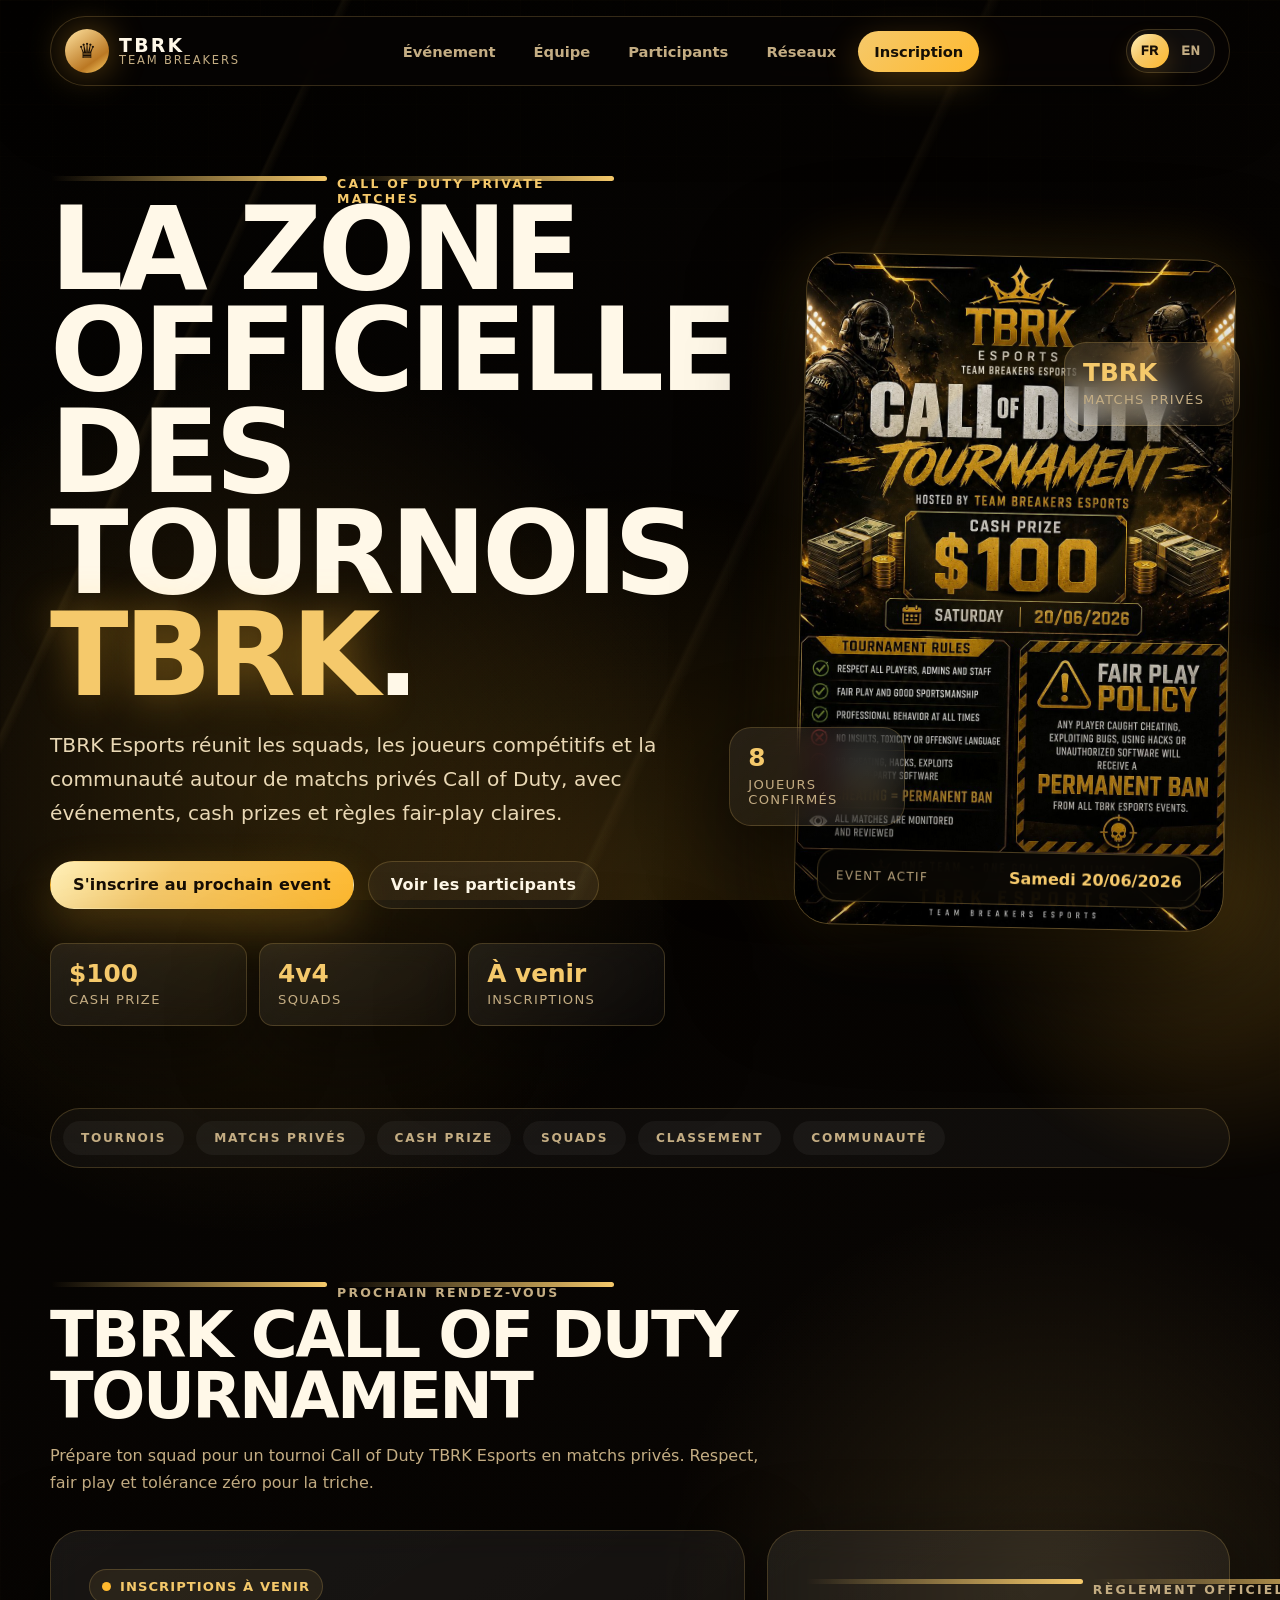
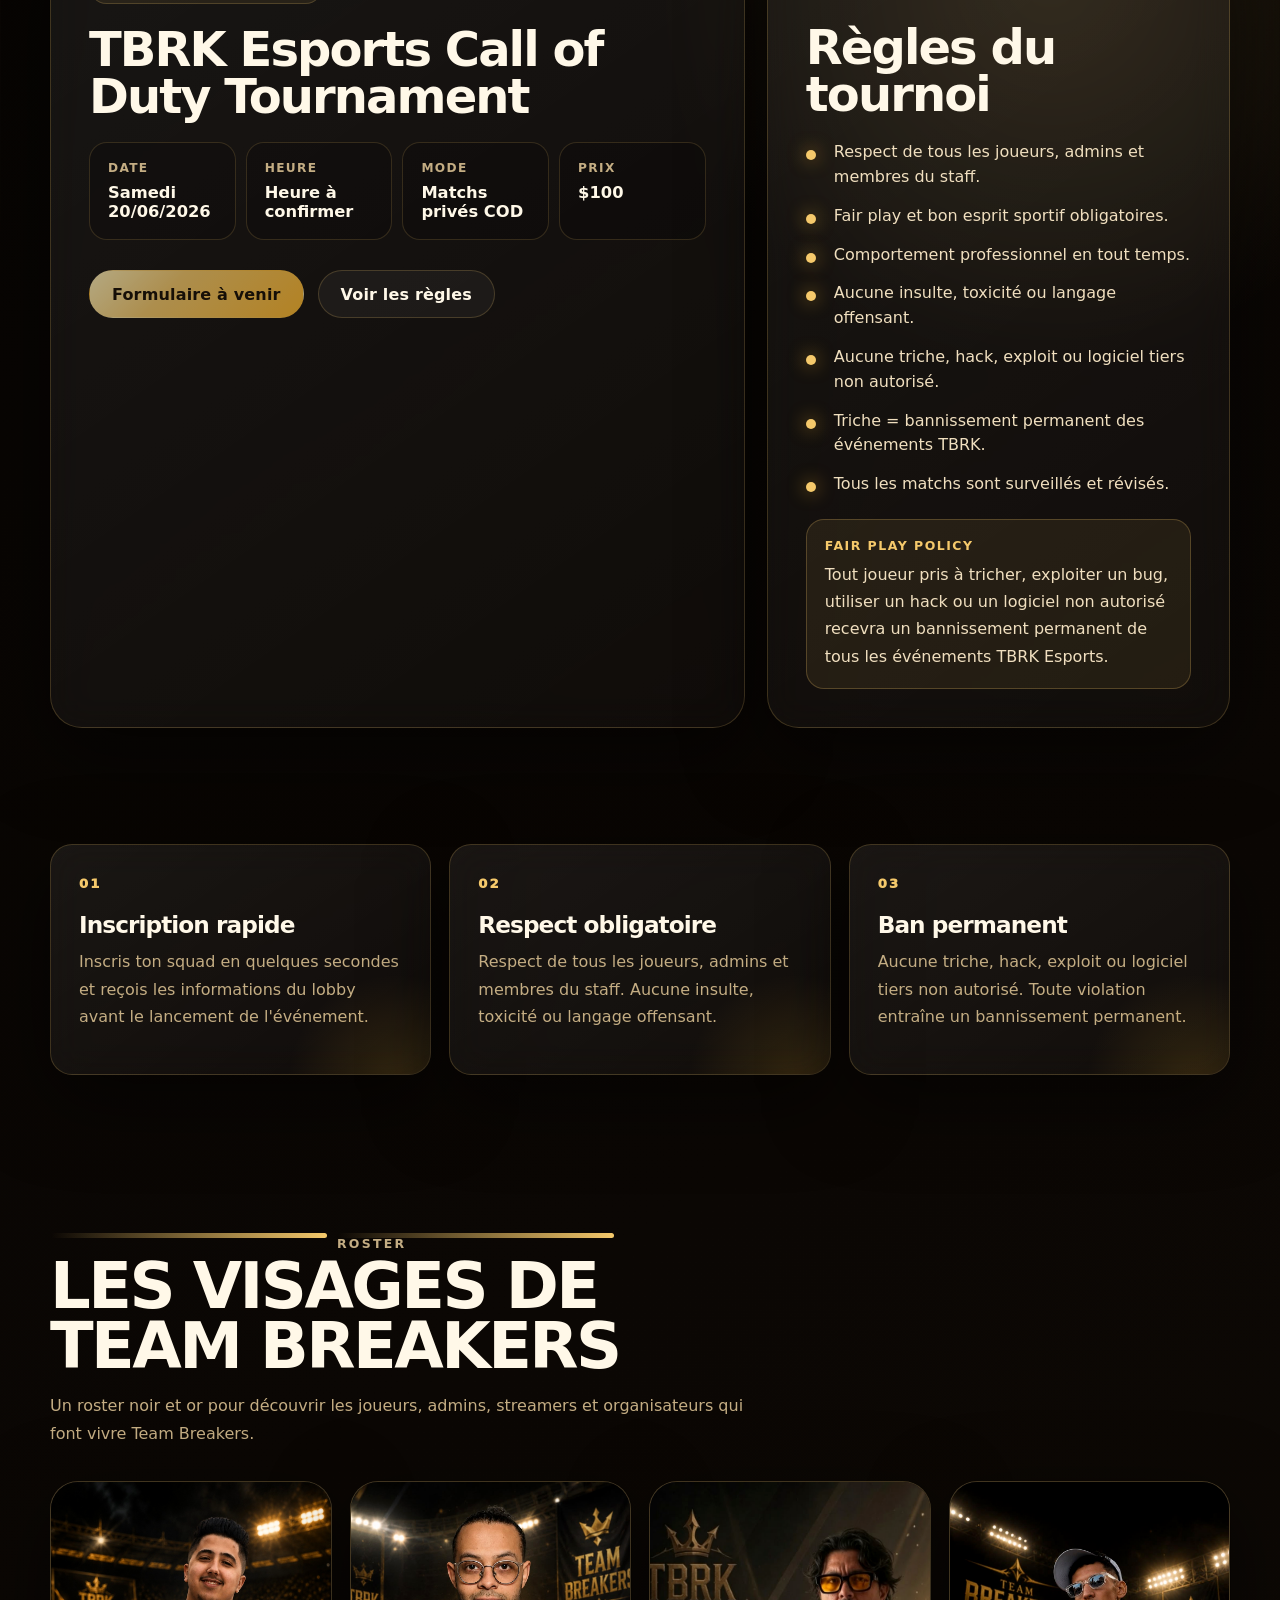
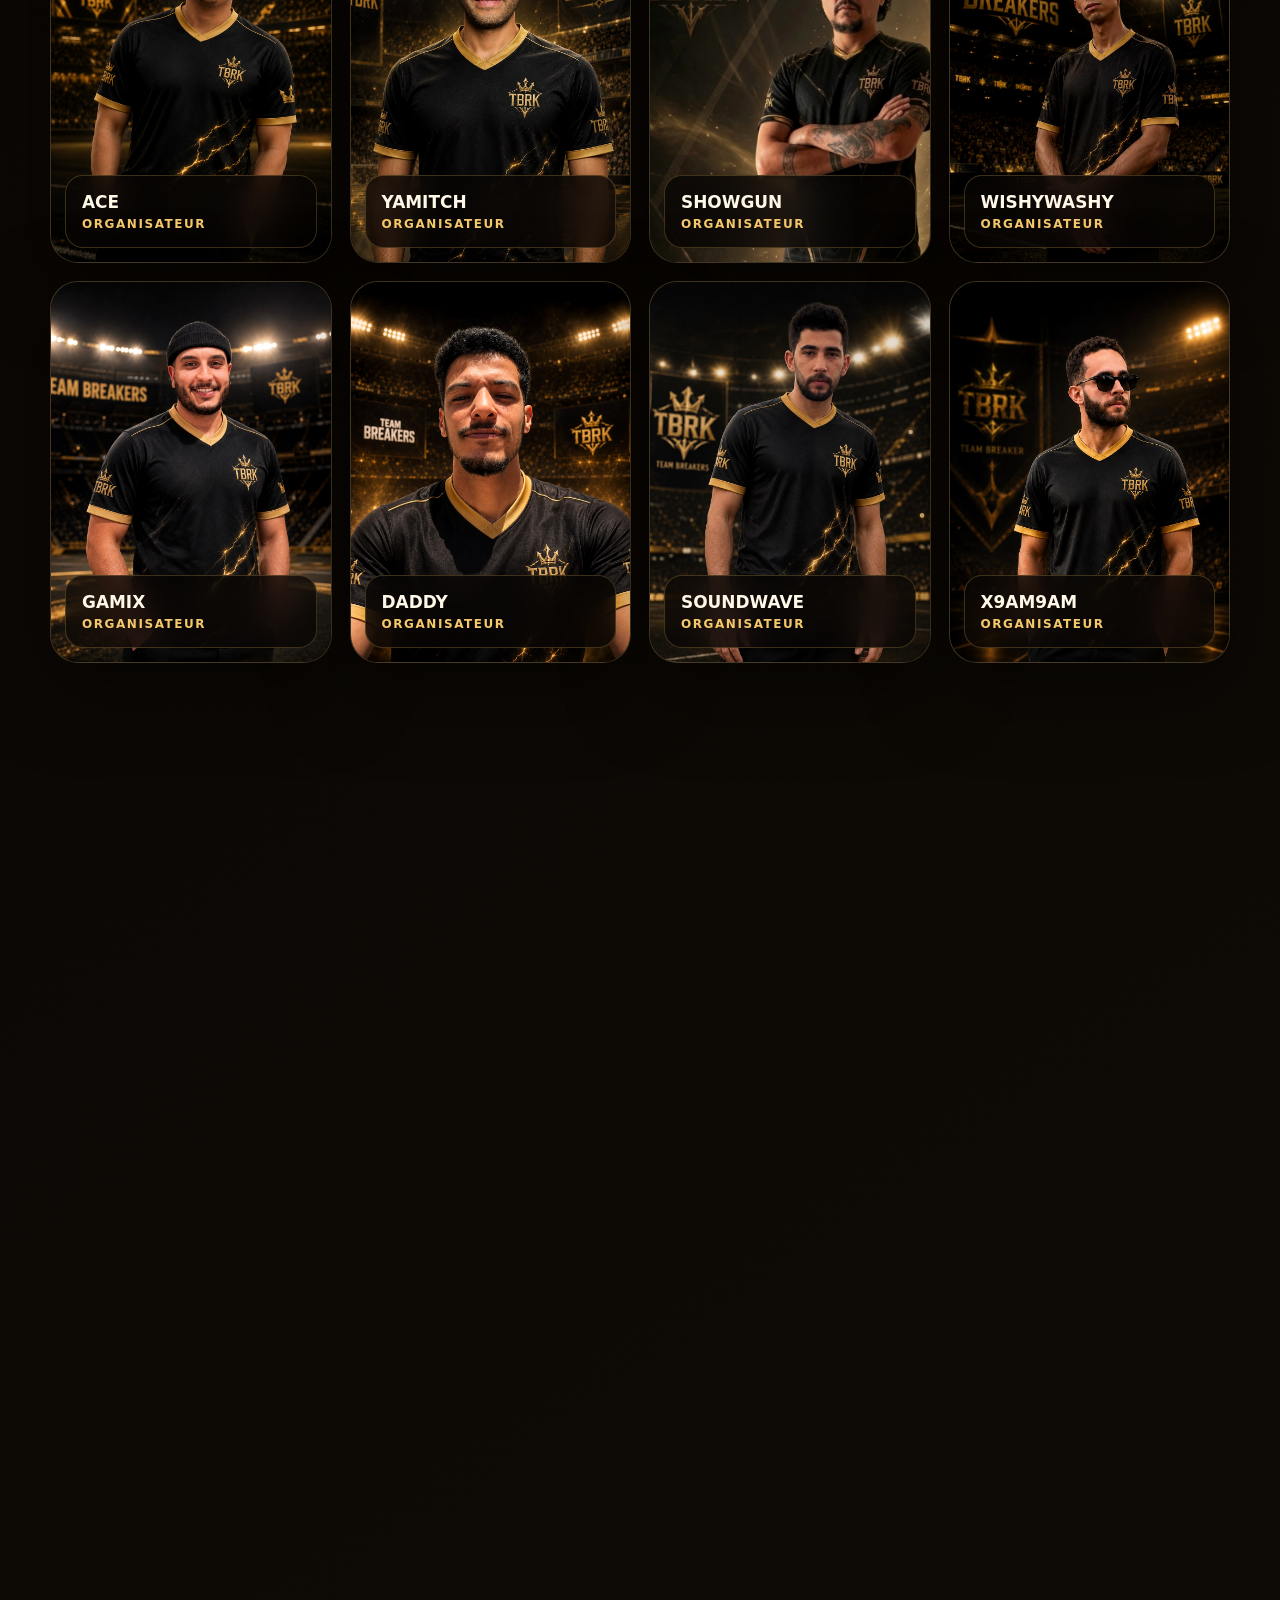
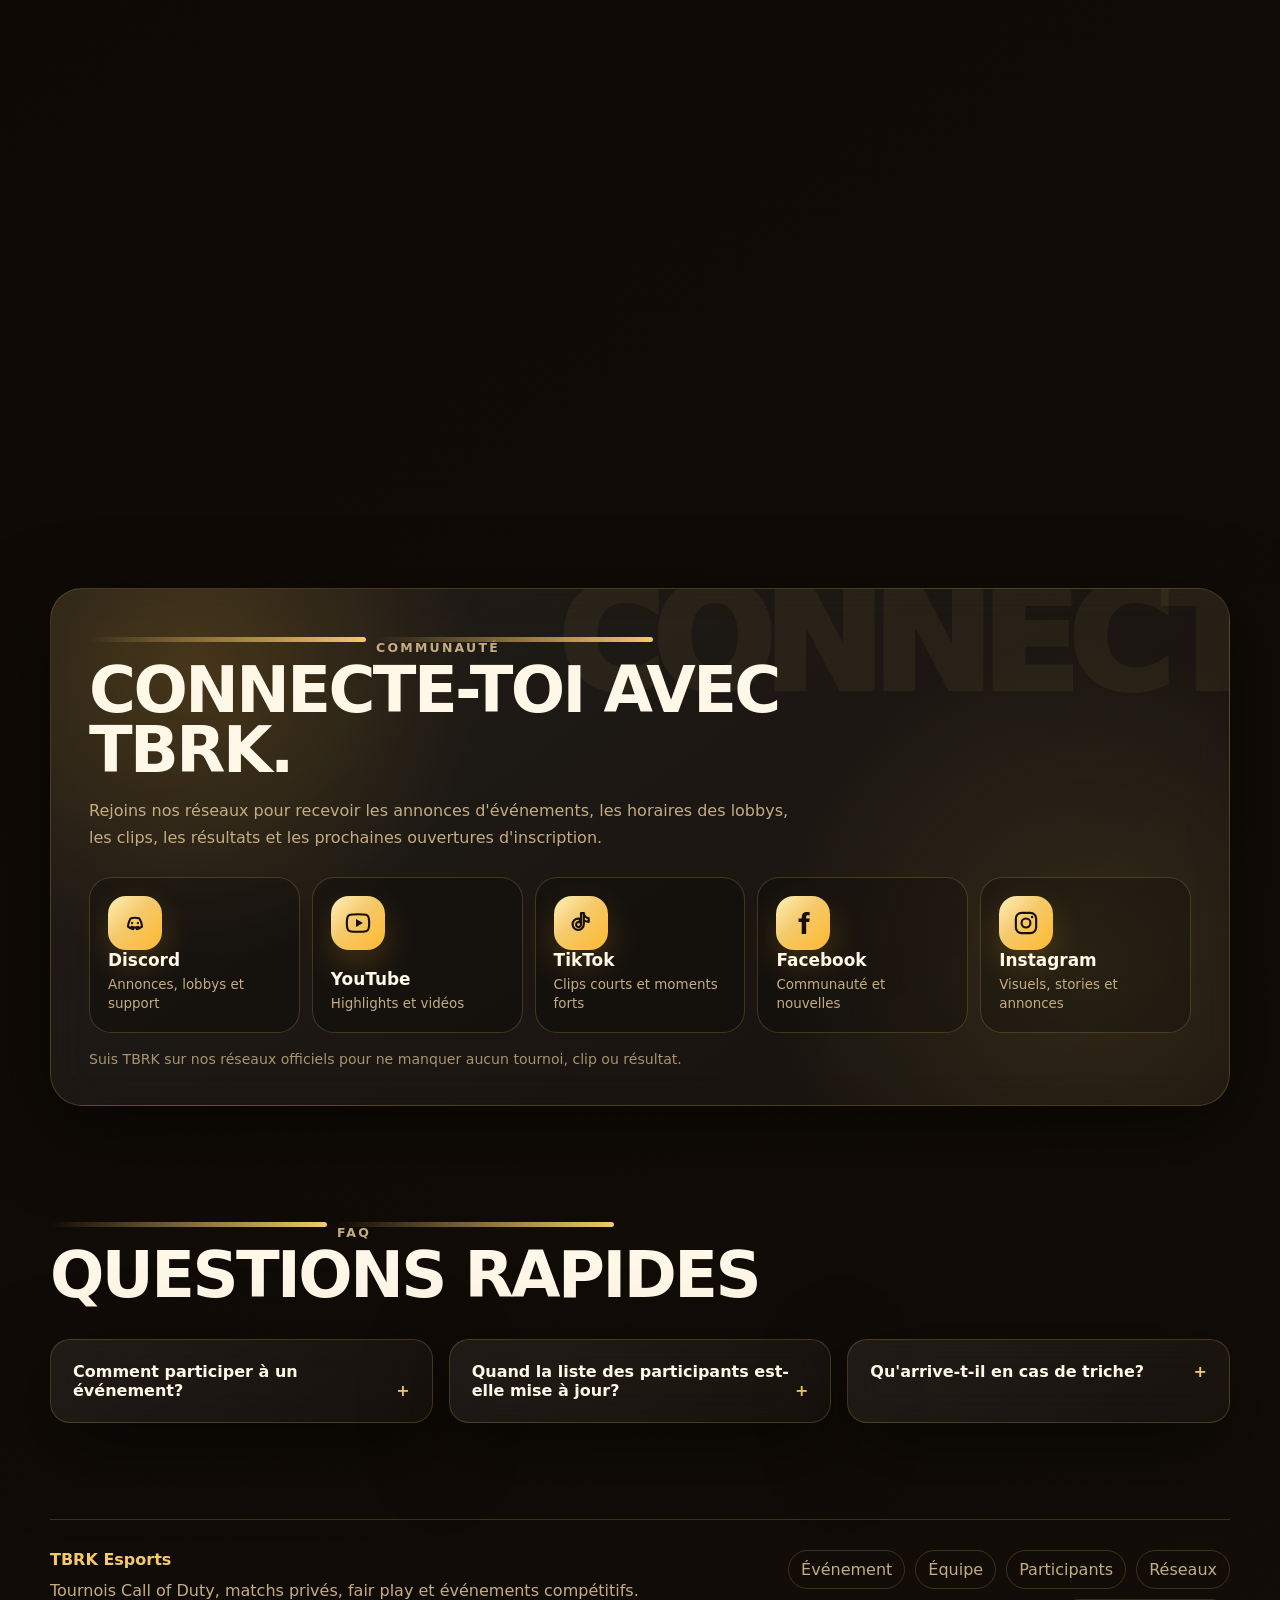
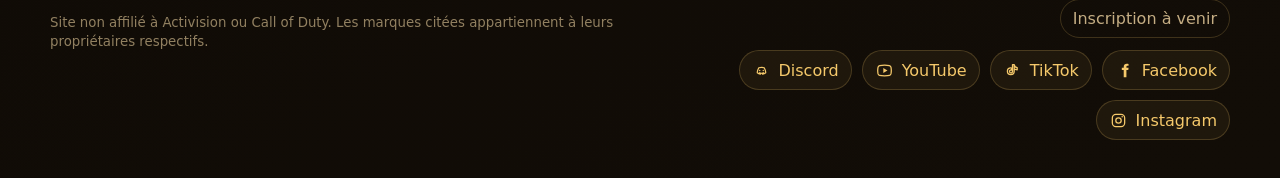
==== commit 5d4152eb: "Add files via upload" ====
--- a/index.html
+++ b/index.html
@@ -36,8 +36,9 @@
       <div class="language-switcher" data-language-switcher data-i18n-aria-label="a11y.languageSwitcher" role="group">
         <button type="button" data-lang-option="fr" aria-pressed="true">FR</button>
         <button type="button" data-lang-option="en" aria-pressed="false">EN</button>
-        <button type="button" data-lang-option="ar" aria-pressed="false">AR</button>
-      </div>
+        <!-- <button type="button" data-lang-option="ar" aria-pressed="false">AR</button> -->
+      </div>
+
       <button class="nav-toggle" type="button" data-i18n-aria-label="a11y.openMenu" aria-expanded="false" data-nav-toggle>
         <span></span><span></span><span></span>
       </button>
@@ -50,7 +51,7 @@
         <p class="eyebrow"><span></span> <span data-i18n="hero.eyebrow">Call of Duty Private Matches</span></p>
         <h1 data-i18n-html="hero.title">La zone officielle des tournois <em>TBRK</em>.</h1>
         <p class="hero-lead" data-i18n="hero.lead">
-          TBRK Esports réunit les squads, les joueurs compétitifs et la communauté autour de matchs privés Call of Duty, avec événements, cash prizes et règles fair-play claires.
+          TBRK Esports réunit les squads, les joueurs compétitifs et la communauté autour de matchs privés Call of Duty, avec événements, cash prizes et règles fair-play claires. 
         </p>
         <div class="hero-actions">
           <a class="btn btn-primary" href="#inscription" data-i18n="hero.primaryCta">S'inscrire au prochain event</a>
--- a/css/style.css
+++ b/css/style.css
@@ -264,8 +264,8 @@
 }
 
 .eyebrow span {
-  width: 34px;
-  height: 2px;
+  width: 277px;
+  height: 5px;
   border-radius: 99px;
   background: linear-gradient(90deg, transparent, var(--gold));
 }
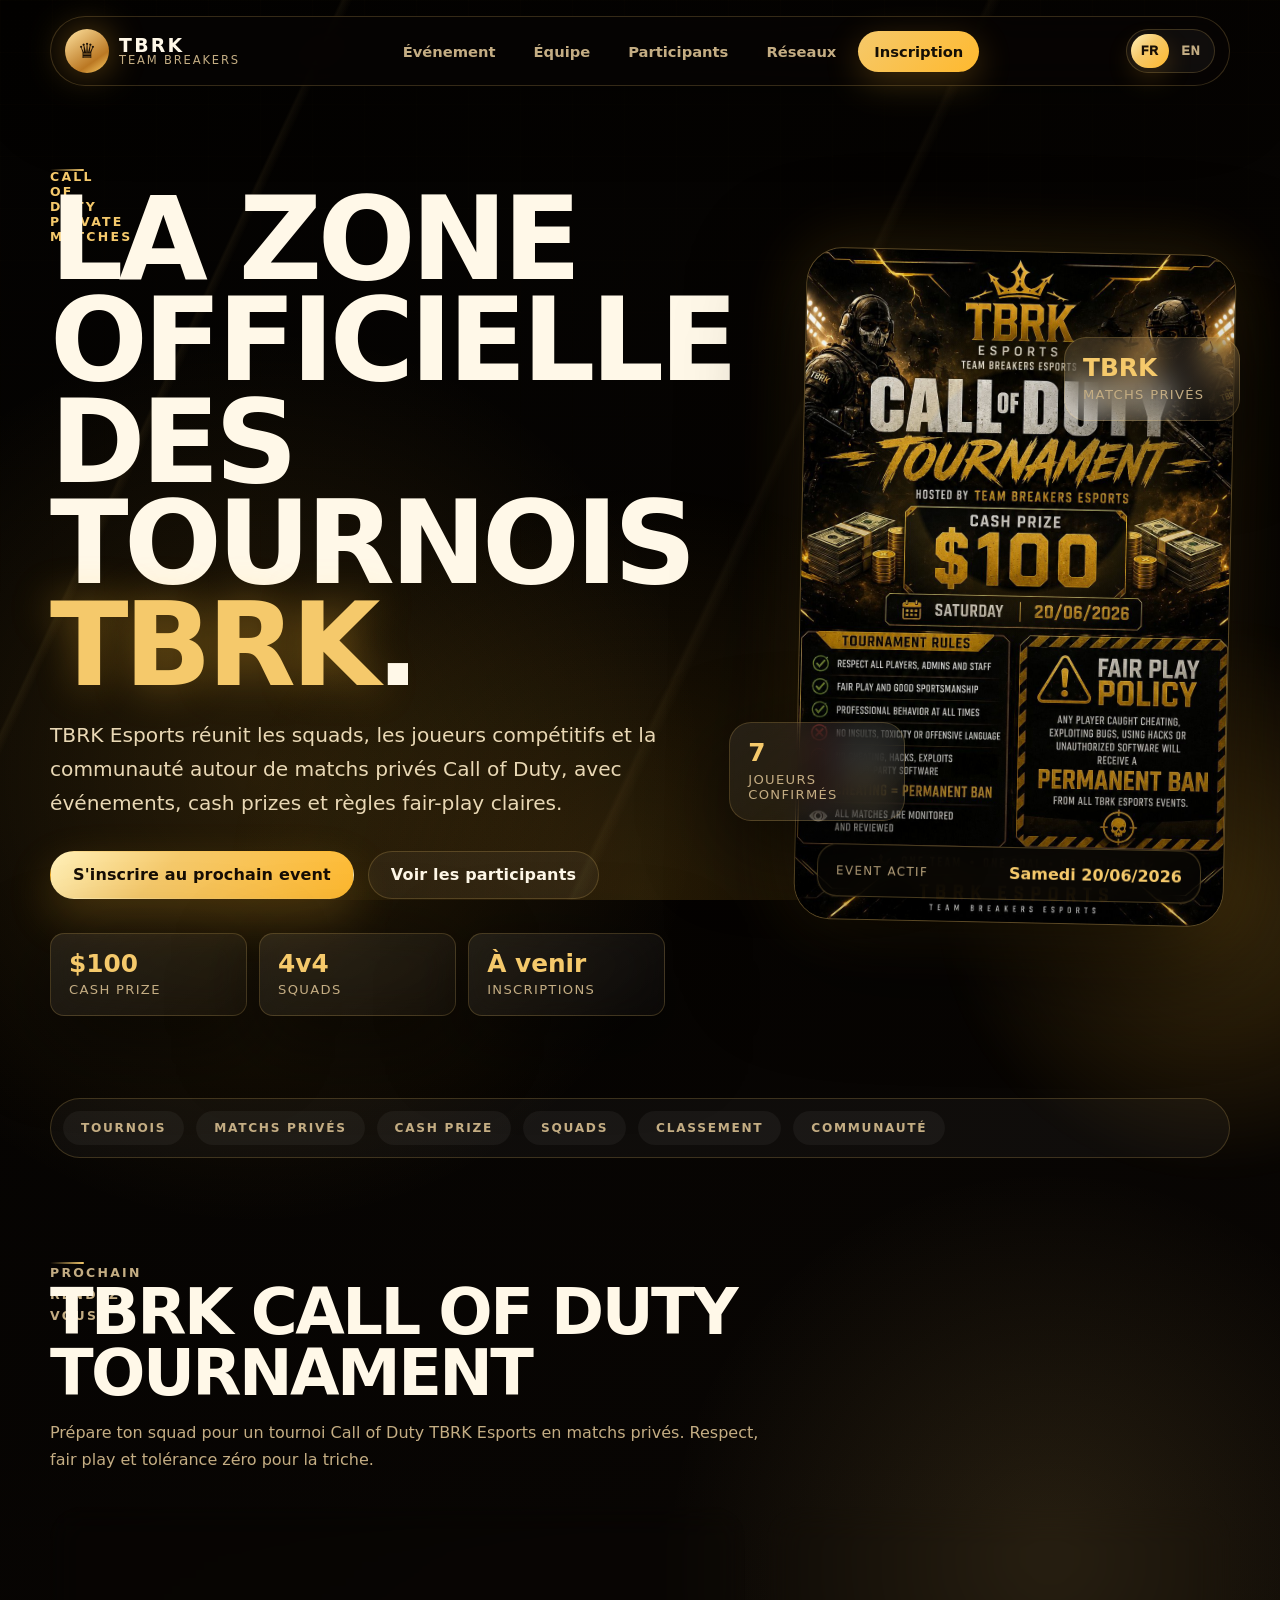
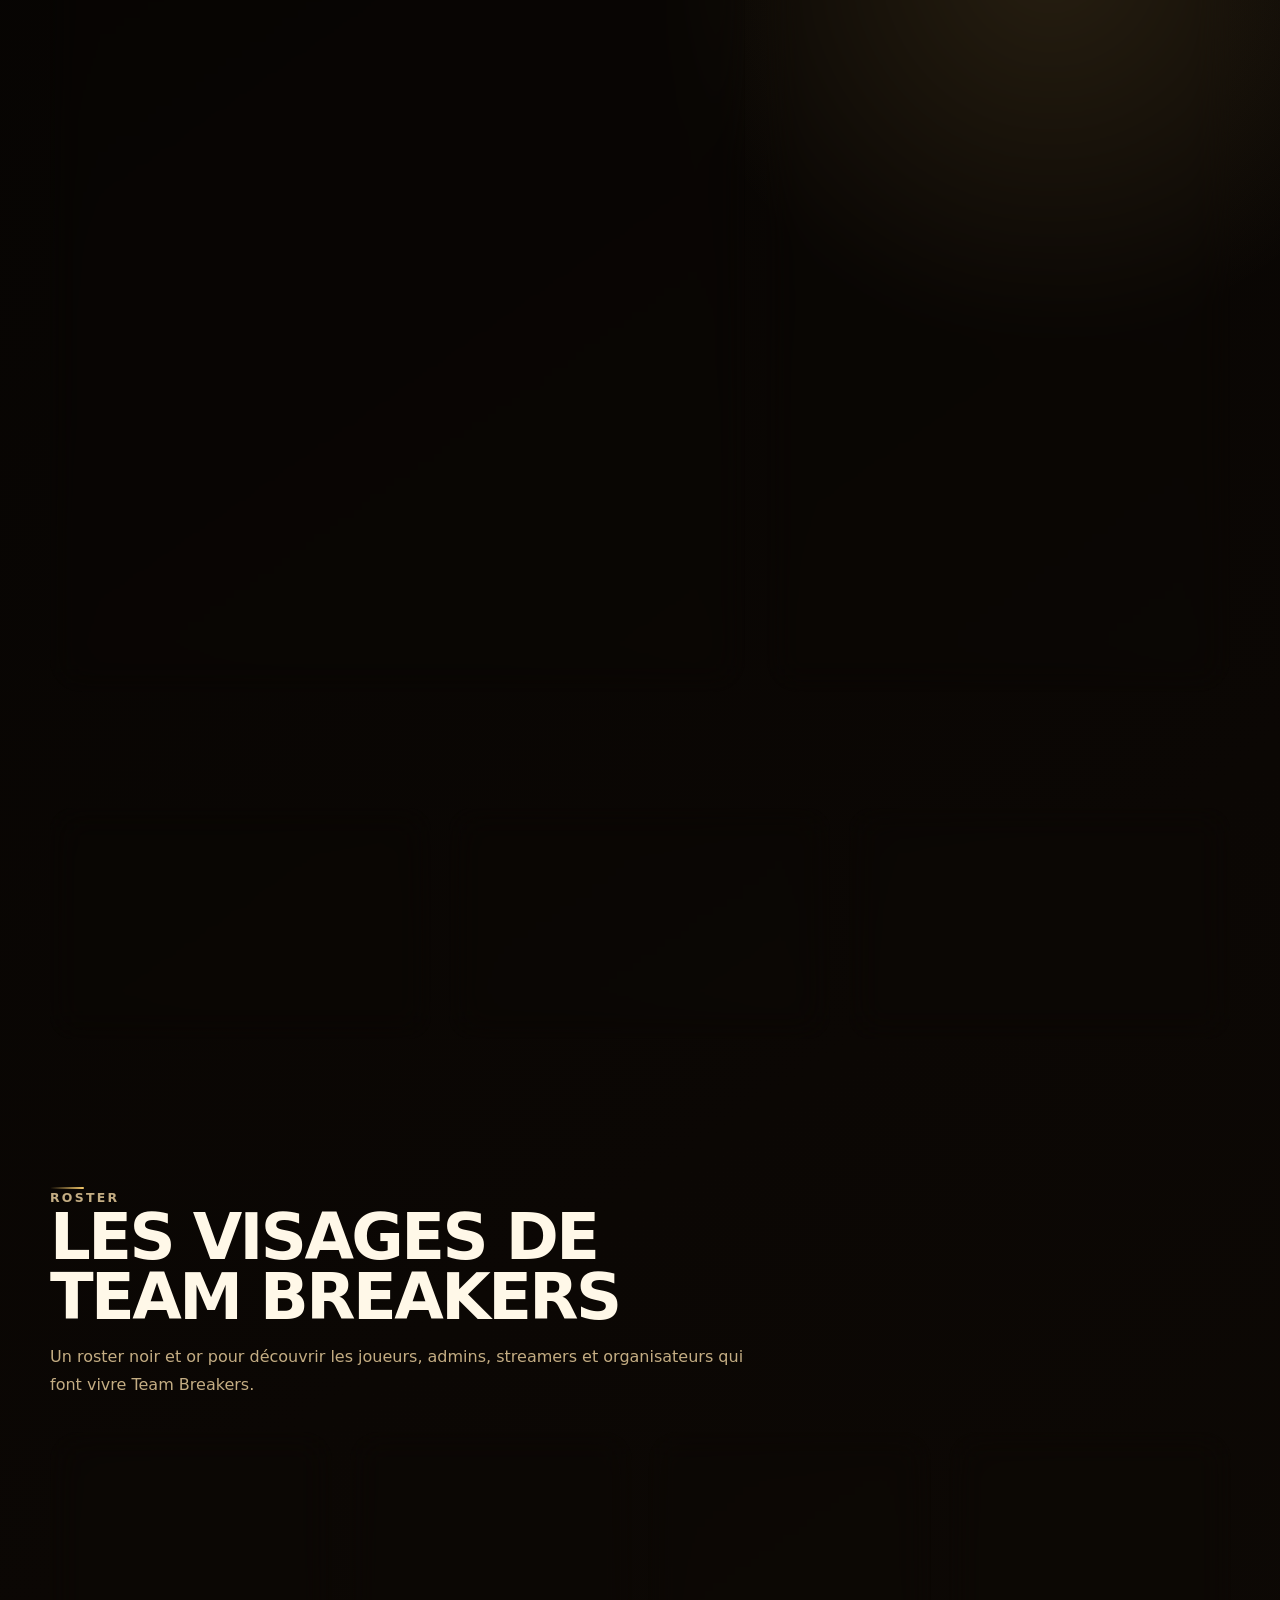
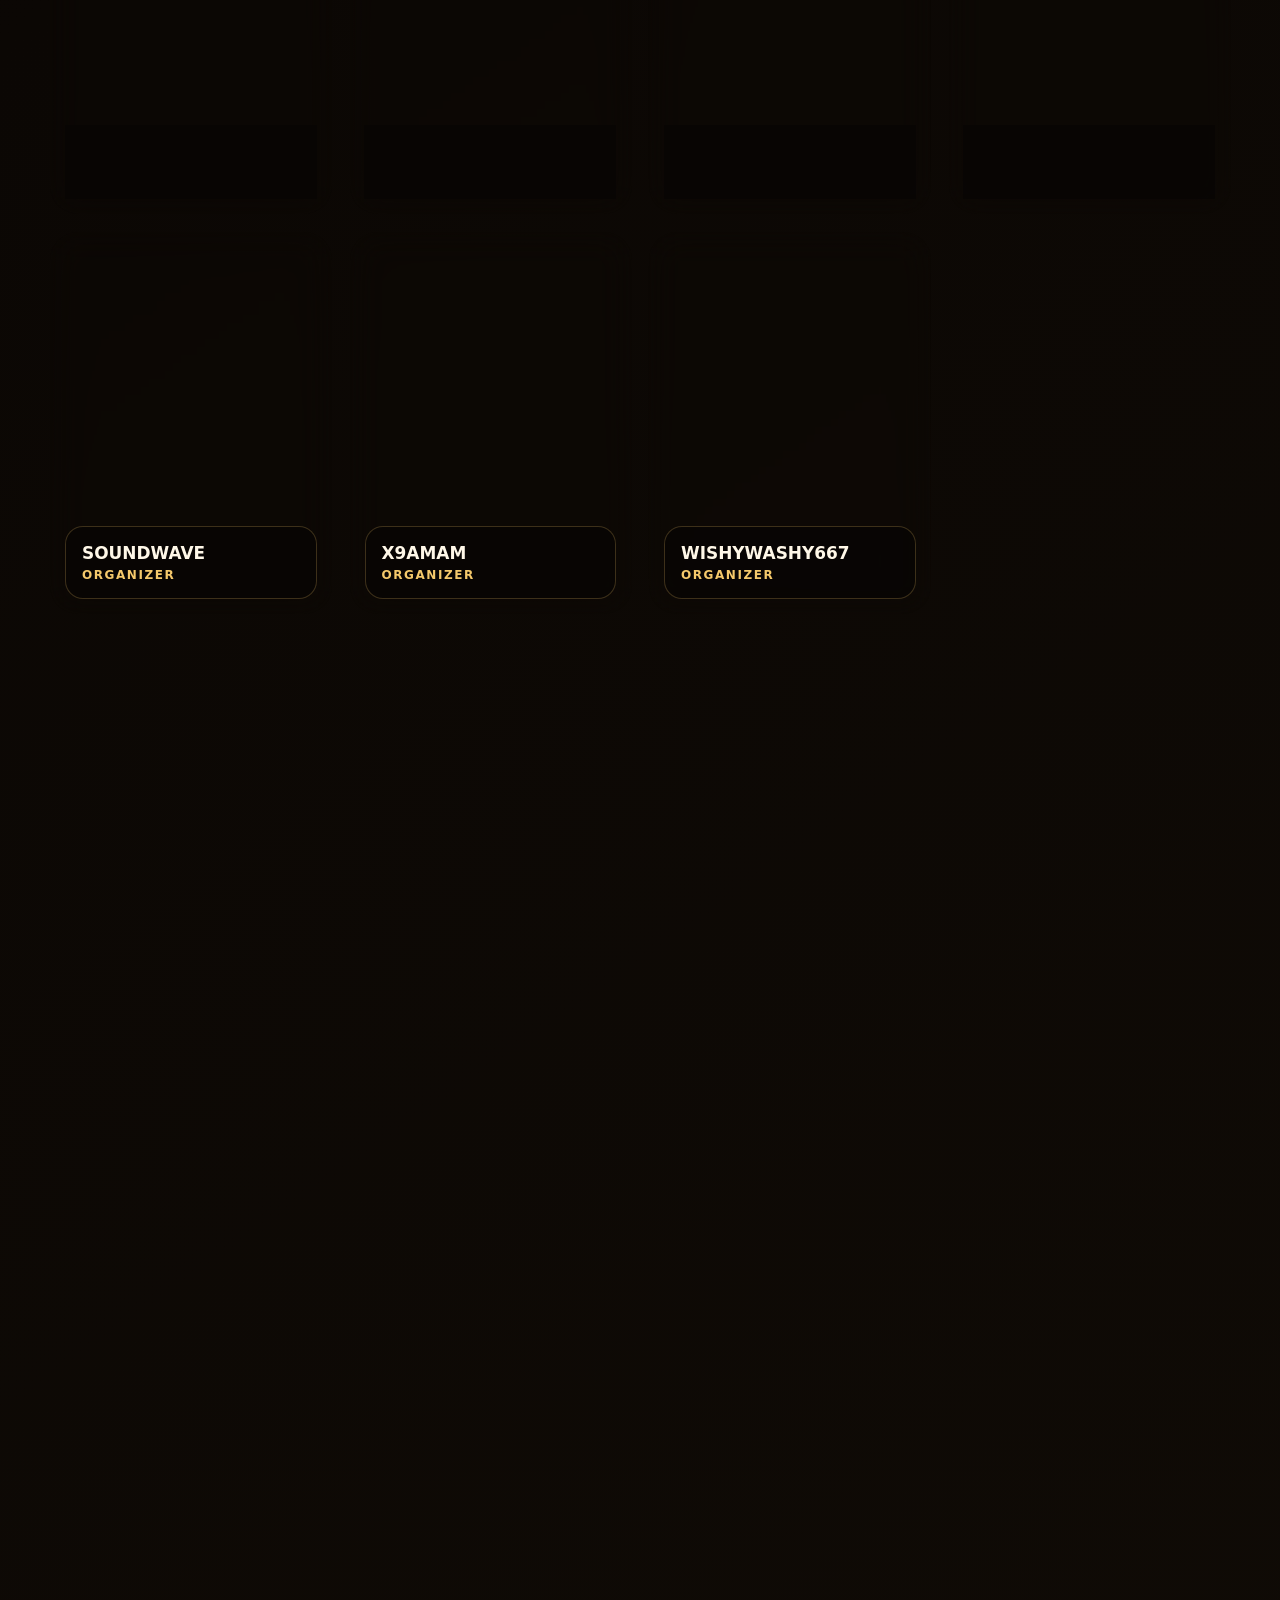
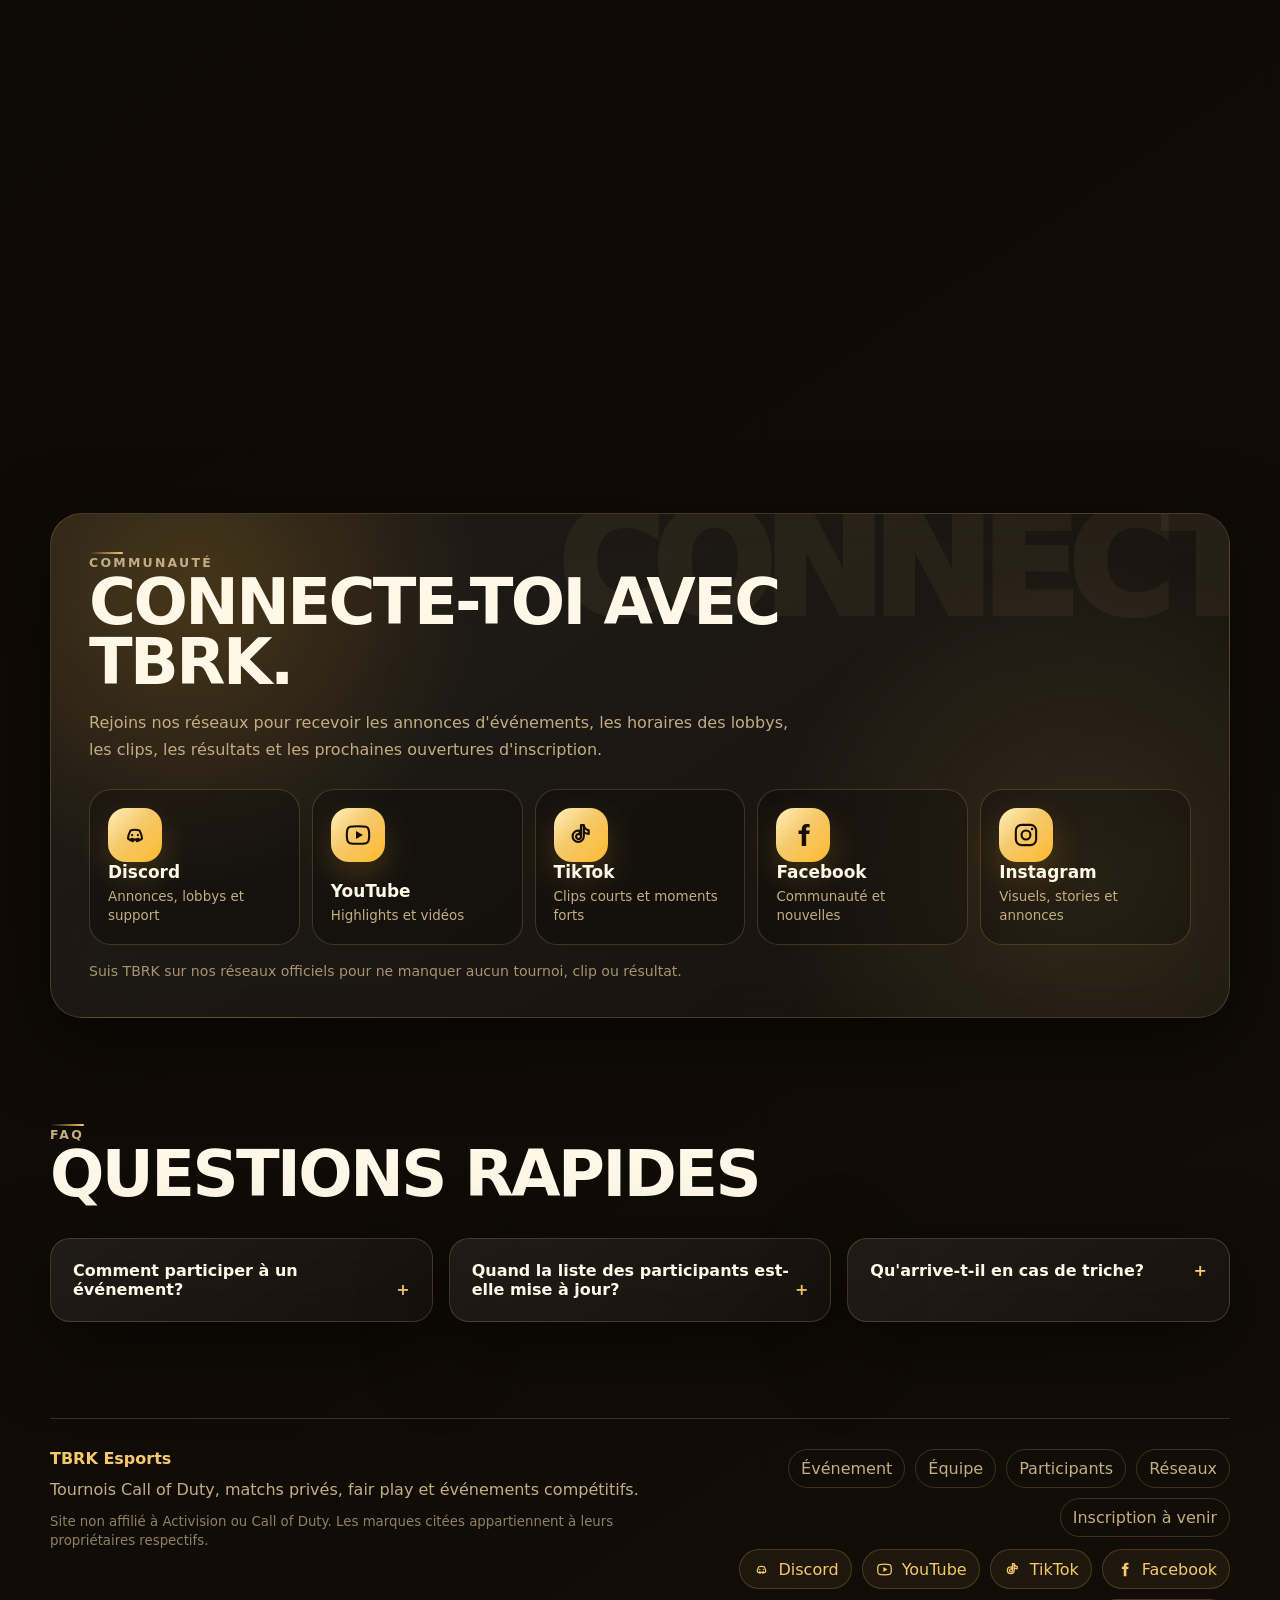
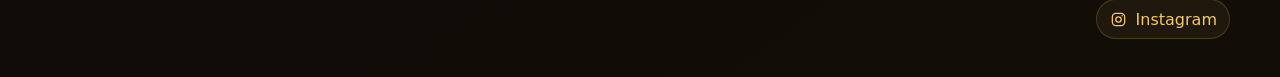
==== commit 9b3ed67b: "Add files via upload" ====
--- a/index.html
+++ b/index.html
@@ -48,7 +48,7 @@
   <main id="top">
     <section class="hero section-padding">
       <div class="hero-copy reveal">
-        <p class="eyebrow"><span></span> <span data-i18n="hero.eyebrow">Call of Duty Private Matches</span></p>
+        <p class="eyebrow"> <span data-i18n="hero.eyebrow">Call of Duty Private Matches</span></p>
         <h1 data-i18n-html="hero.title">La zone officielle des tournois <em>TBRK</em>.</h1>
         <p class="hero-lead" data-i18n="hero.lead">
           TBRK Esports réunit les squads, les joueurs compétitifs et la communauté autour de matchs privés Call of Duty, avec événements, cash prizes et règles fair-play claires. 
@@ -103,7 +103,7 @@
 
     <section class="section-padding event-section" id="event">
       <div class="section-heading reveal">
-        <p class="eyebrow"><span></span> <span data-i18n="event.eyebrow">Prochain rendez-vous</span></p>
+        <p class="eyebrow"> <span data-i18n="event.eyebrow">Prochain rendez-vous</span></p>
         <h2 data-event-title>TBRK Call of Duty Tournament</h2>
         <p data-event-description>
           Prépare ton squad, confirme ta présence et rejoins le lobby privé TBRK. Respect, fair play et compétition propre au programme.
@@ -142,7 +142,7 @@
         </article>
 
         <aside class="rules-card reveal" id="rules">
-          <p class="eyebrow"><span></span> <span data-i18n="rules.eyebrow">Règlement officiel</span></p>
+          <p class="eyebrow"> <span data-i18n="rules.eyebrow">Règlement officiel</span></p>
           <h3 data-i18n="rules.title">Règles du tournoi</h3>
           <ul data-rules-list>
             <li>Respect de tous les joueurs, admins et membres du staff.</li>
@@ -181,7 +181,7 @@
 
     <section class="section-padding team-section" id="team">
       <div class="section-heading reveal">
-        <p class="eyebrow"><span></span> <span data-i18n="team.eyebrow">Roster</span></p>
+        <p class="eyebrow"> <span data-i18n="team.eyebrow">Roster</span></p>
         <h2 data-i18n="team.title">Les visages de Team Breakers</h2>
         <p data-i18n="team.text">Un roster noir et or pour découvrir les joueurs, admins, streamers et organisateurs qui font vivre Team Breakers.</p>
       </div>
@@ -193,7 +193,7 @@
     <section class="section-padding participants-section" id="participants">
       <div class="participants-header reveal">
         <div>
-          <p class="eyebrow"><span></span> <span data-i18n="participants.eyebrow">Event en cours</span></p>
+          <p class="eyebrow"> <span data-i18n="participants.eyebrow">Event en cours</span></p>
           <h2 data-i18n="participants.title">Participants inscrits</h2>
           <p data-i18n="participants.text">Quand un événement est actif, cette section affiche les joueurs confirmés et les squads déjà prêts pour le lobby.</p>
         </div>
@@ -210,7 +210,7 @@
     <section class="section-padding inscription-section" id="inscription">
       <div class="cta-panel reveal">
         <div>
-          <p class="eyebrow"><span></span> <span data-i18n="cta.eyebrow">Rejoins le lobby</span></p>
+          <p class="eyebrow"> <span data-i18n="cta.eyebrow">Rejoins le lobby</span></p>
           <h2 data-i18n="cta.title">Inscris ton squad au prochain tournoi TBRK.</h2>
           <p data-i18n="cta.text">
             Remplis le formulaire officiel pour réserver ta place. L'équipe TBRK validera ensuite les joueurs confirmés pour l'événement.
@@ -226,7 +226,7 @@
     <section class="section-padding social-section" id="reseaux">
       <div class="social-panel reveal">
         <div class="section-heading">
-          <p class="eyebrow"><span></span> <span data-i18n="social.eyebrow">Communauté</span></p>
+          <p class="eyebrow"> <span data-i18n="social.eyebrow">Communauté</span></p>
           <h2 data-i18n="social.title">Connecte-toi avec TBRK.</h2>
           <p data-i18n="social.text">
             Rejoins nos réseaux pour recevoir les annonces d'événements, les horaires des lobbys, les clips, les résultats et les prochaines ouvertures d'inscription.
@@ -275,7 +275,7 @@
 
     <section class="section-padding faq-section" data-i18n-aria-label="a11y.faq">
       <div class="section-heading reveal">
-        <p class="eyebrow"><span></span> <span data-i18n="faq.eyebrow">FAQ</span></p>
+        <p class="eyebrow"> <span data-i18n="faq.eyebrow">FAQ</span></p>
         <h2 data-i18n="faq.title">Questions rapides</h2>
       </div>
       <div class="faq-grid">
--- a/css/style.css
+++ b/css/style.css
@@ -264,8 +264,8 @@
 }
 
 .eyebrow span {
-  width: 277px;
-  height: 5px;
+  width: 34px;
+  height: 2px;
   border-radius: 99px;
   background: linear-gradient(90deg, transparent, var(--gold));
 }
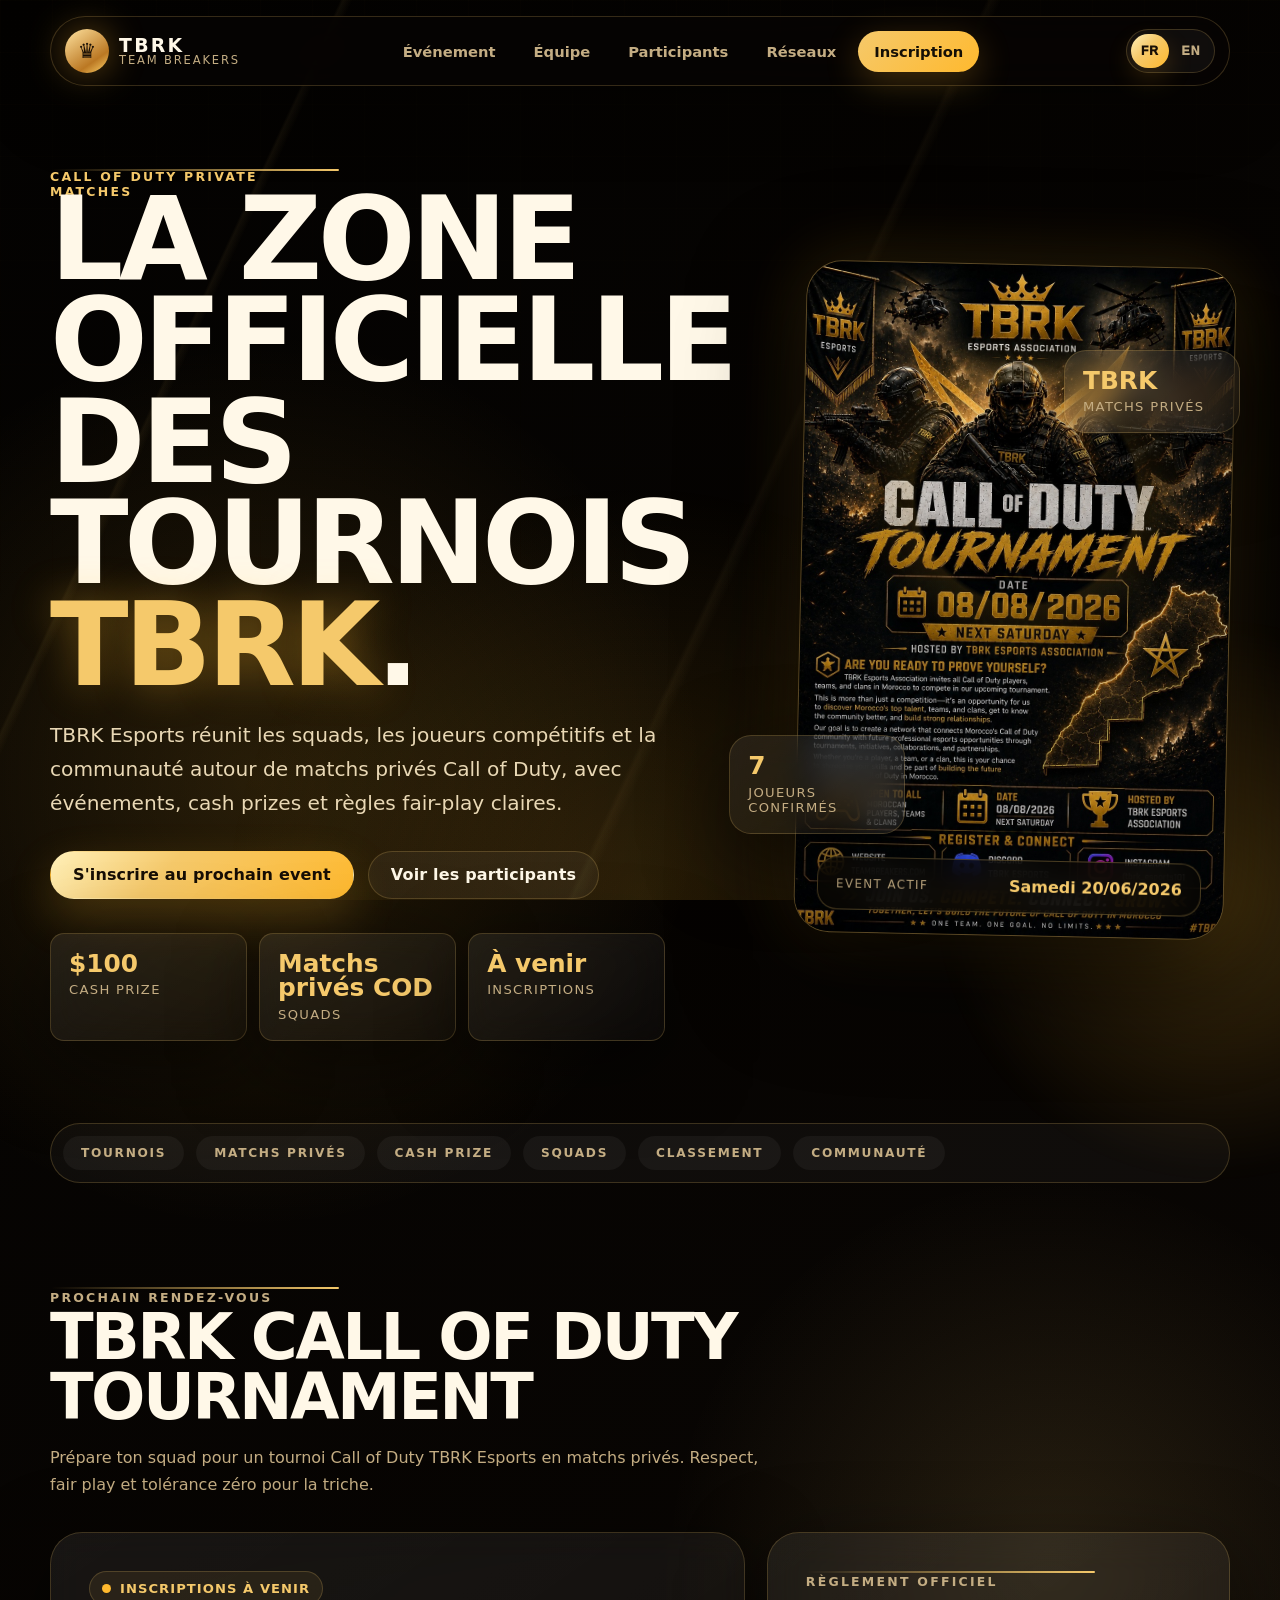
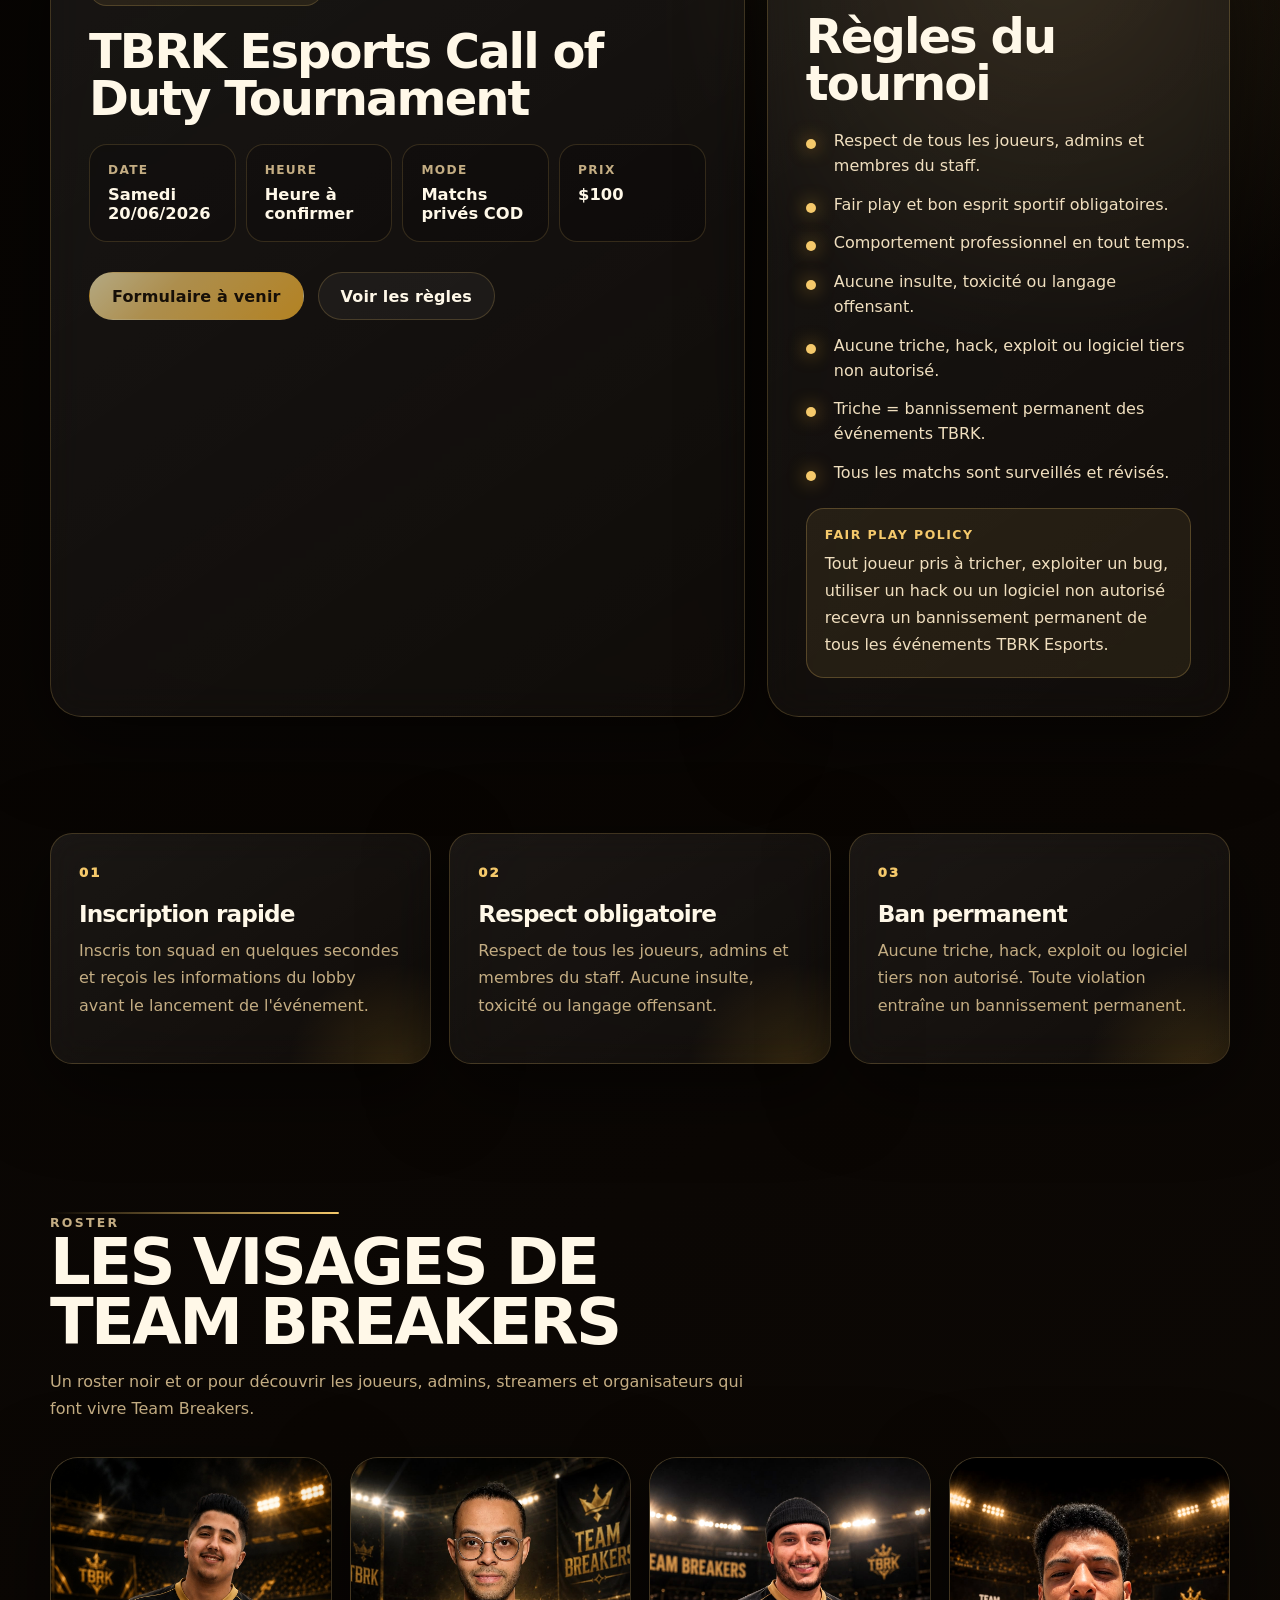
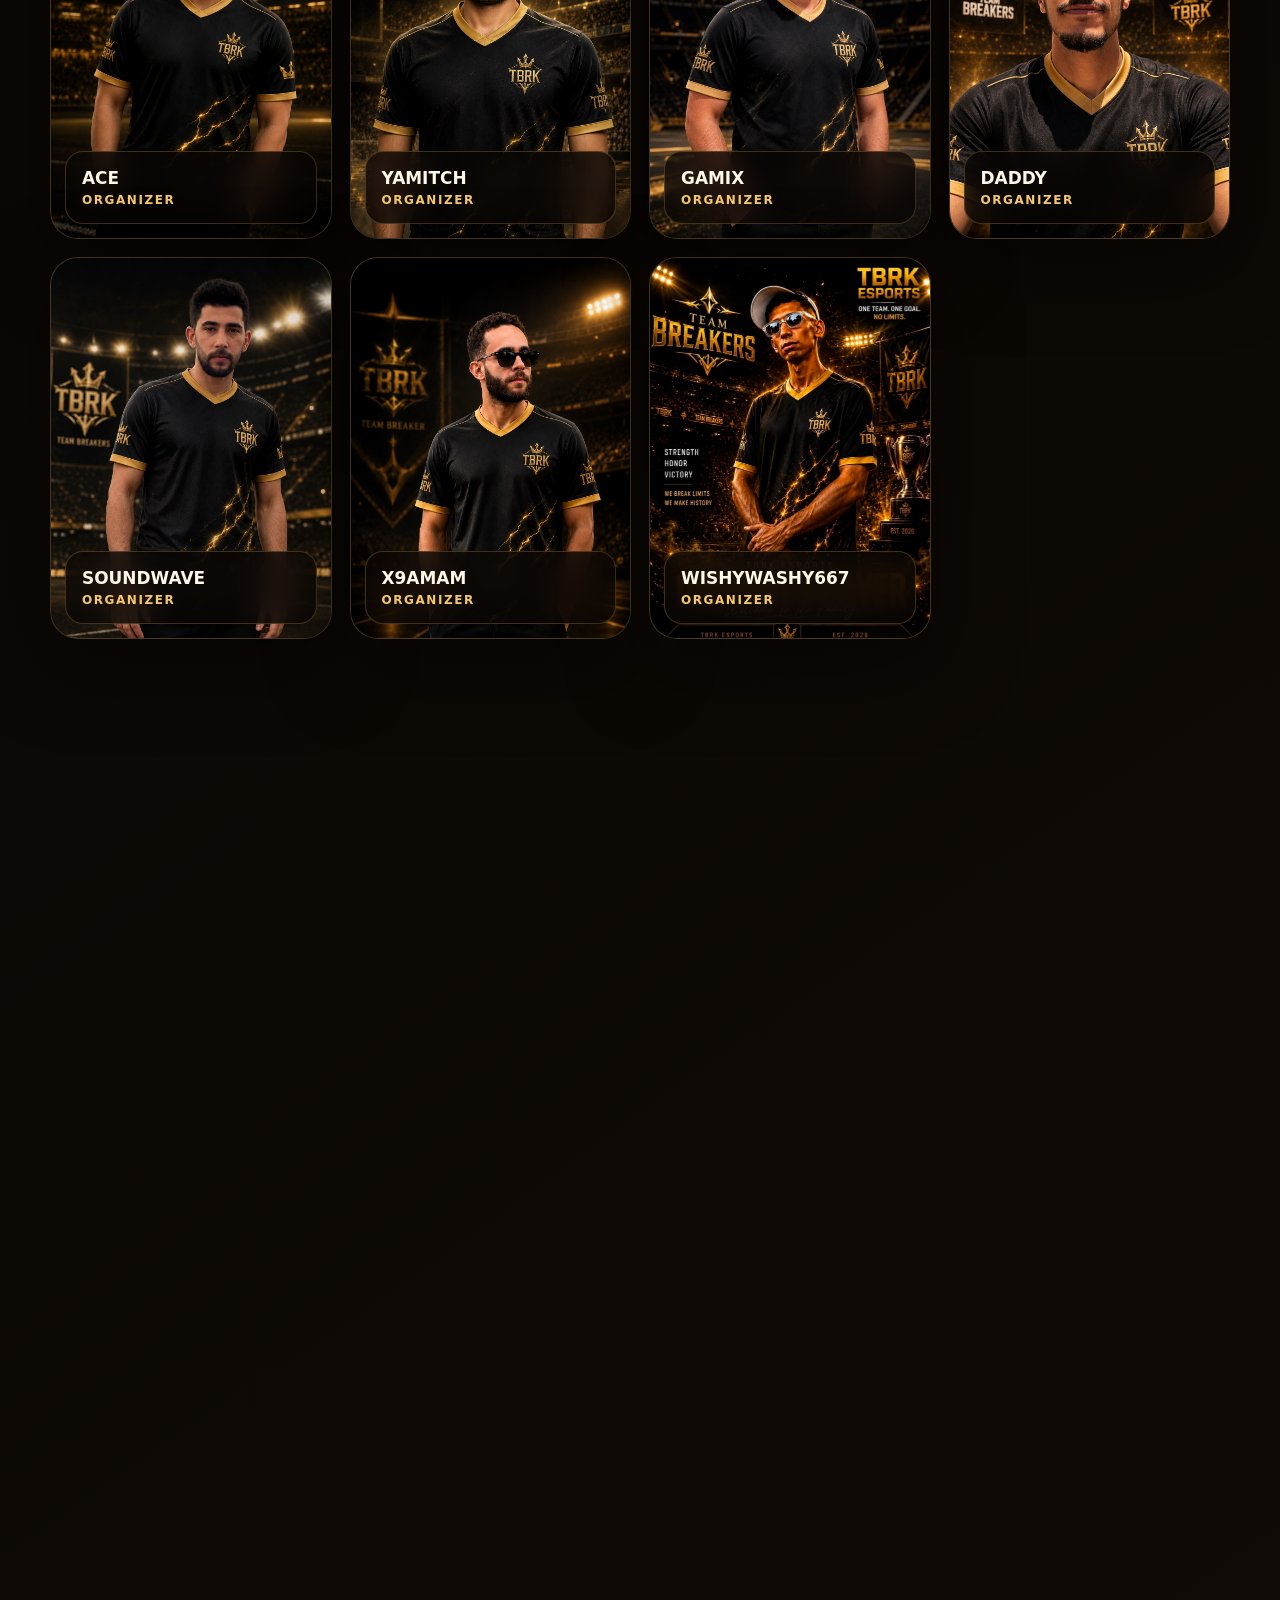
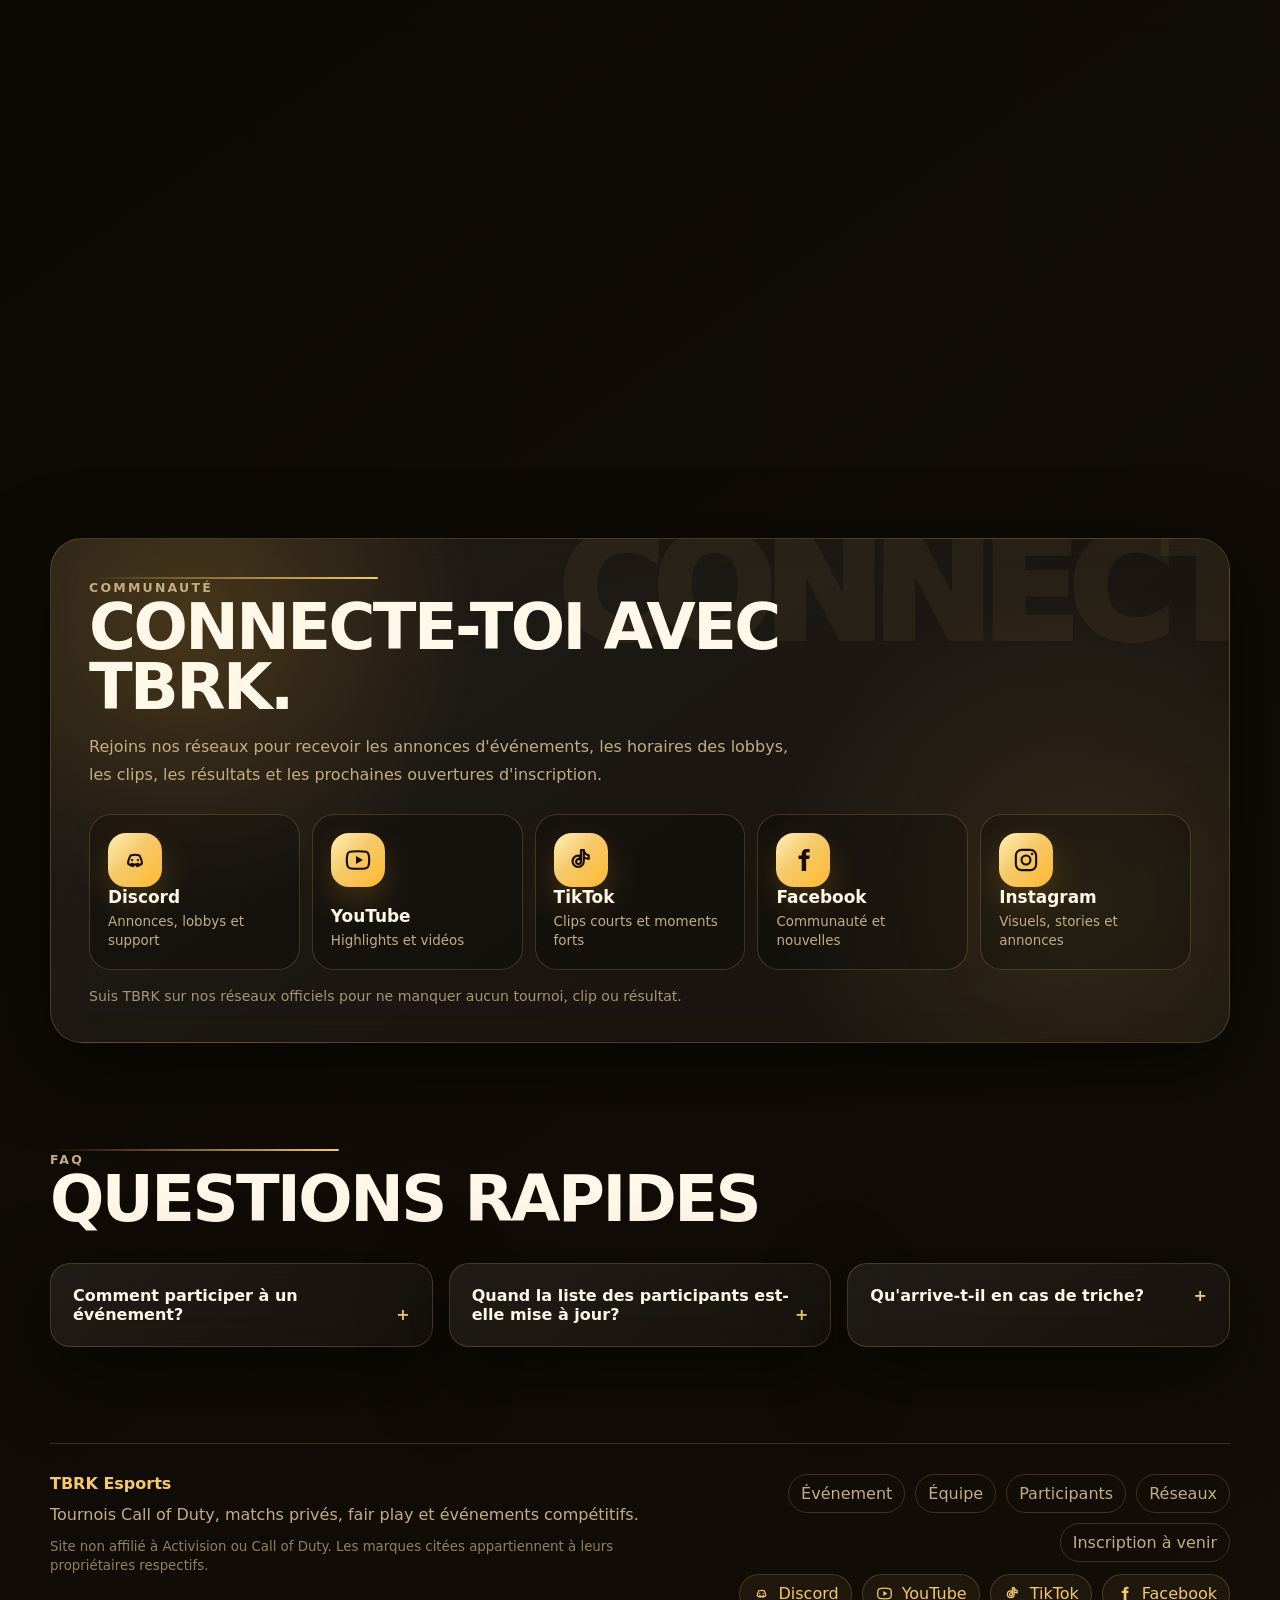
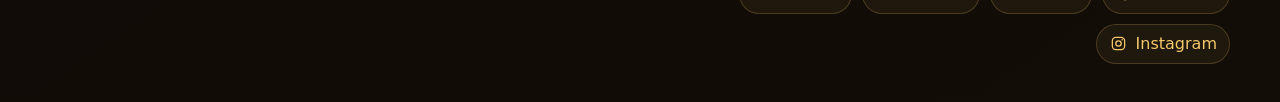
==== commit 3f308d57: "Update site content" ====
--- a/index.html
+++ b/index.html
@@ -63,7 +63,7 @@
             <span data-i18n="metrics.cashPrize">Cash prize</span>
           </div>
           <div>
-            <strong data-i18n="metrics.format">4v4</strong>
+            <strong data-event-format data-i18n="metrics.format">4v4</strong>
             <span data-i18n="metrics.squads">Squads</span>
           </div>
           <div>
--- a/css/style.css
+++ b/css/style.css
@@ -264,7 +264,7 @@
 }
 
 .eyebrow span {
-  width: 34px;
+  width: 289px;
   height: 2px;
   border-radius: 99px;
   background: linear-gradient(90deg, transparent, var(--gold));
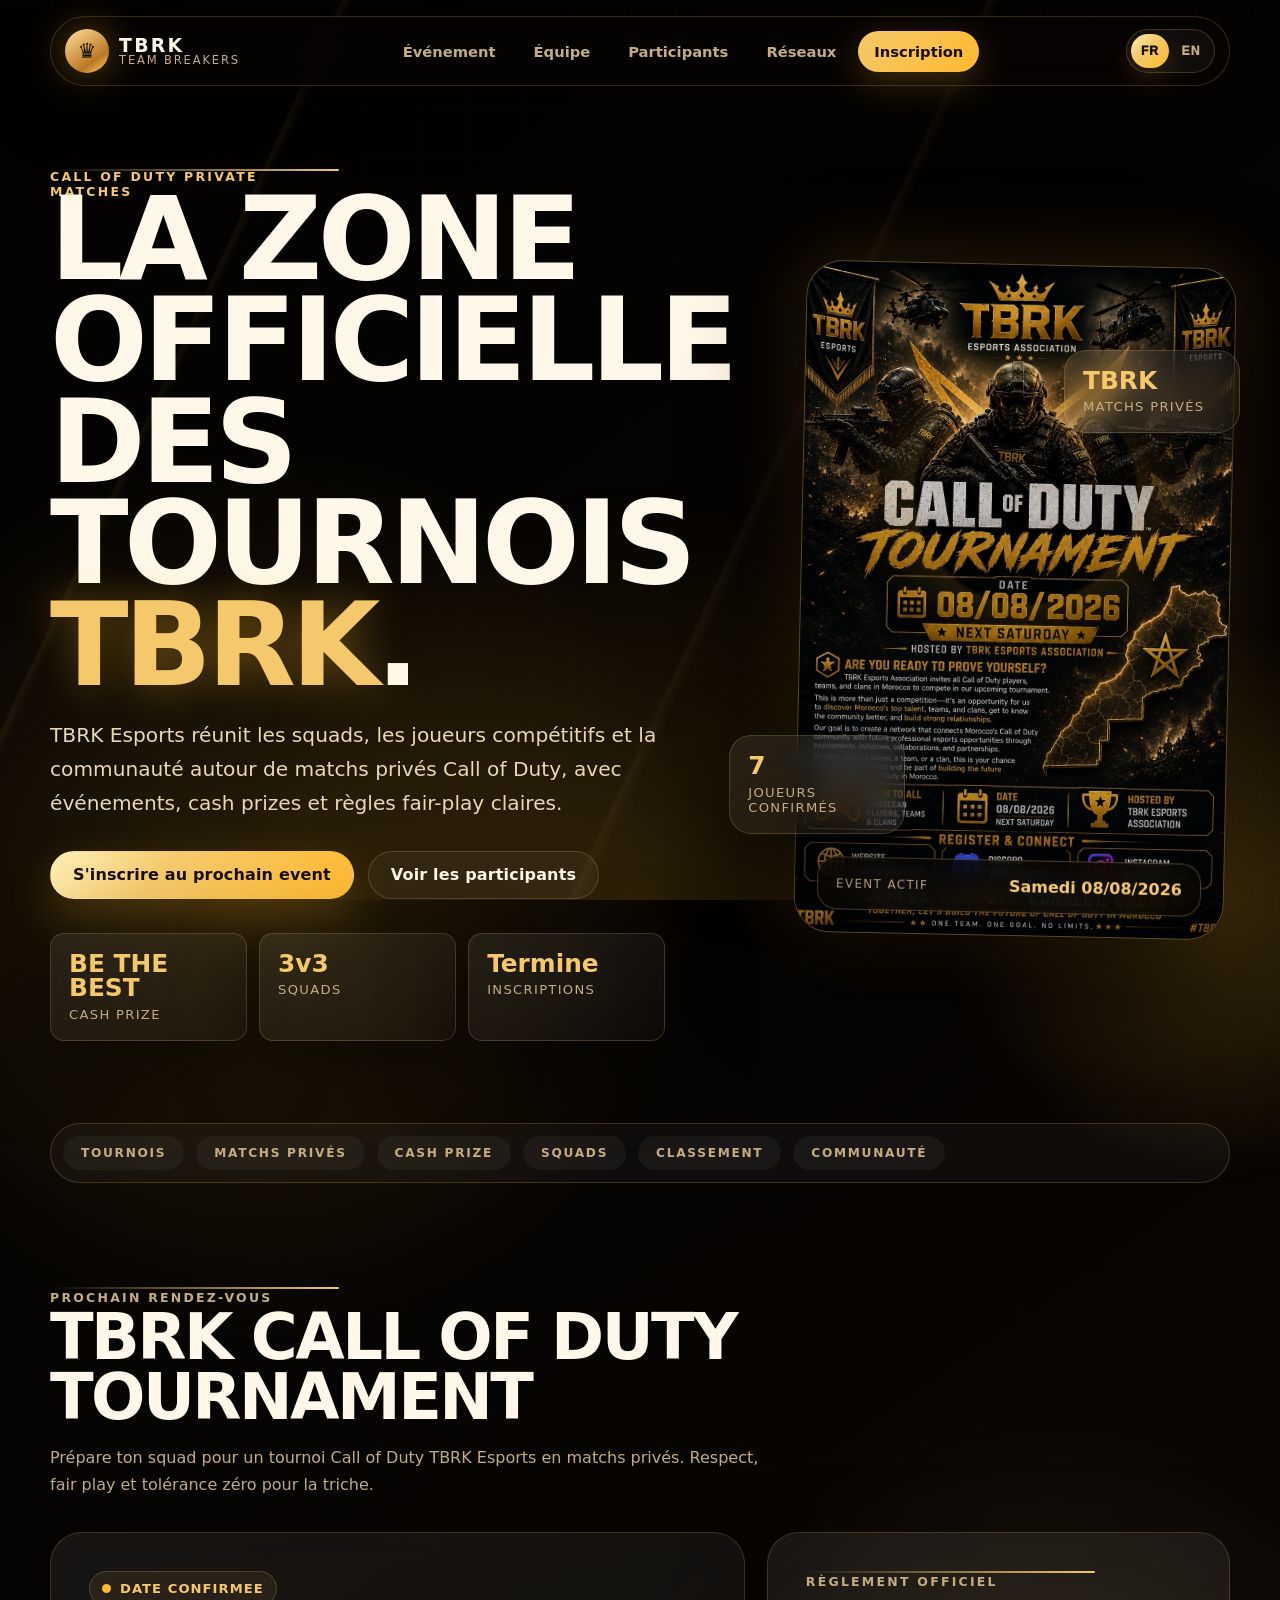
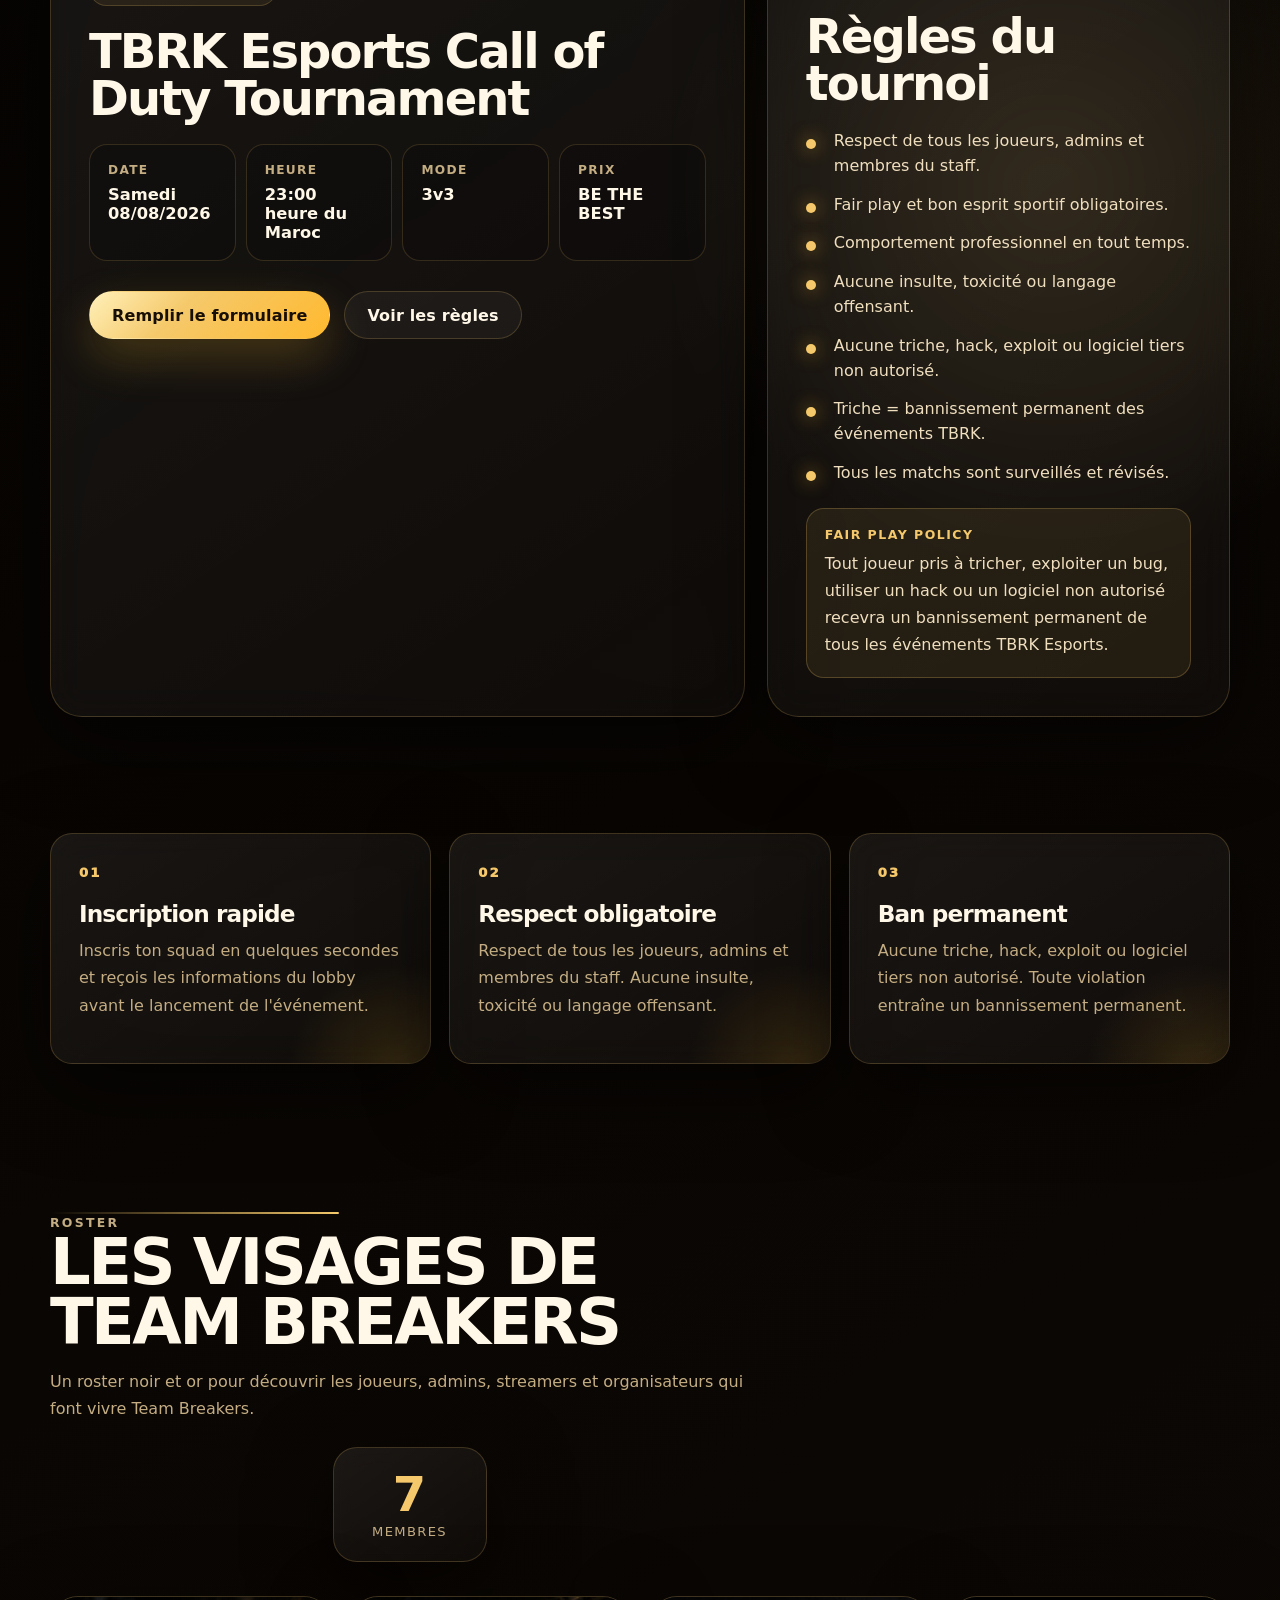
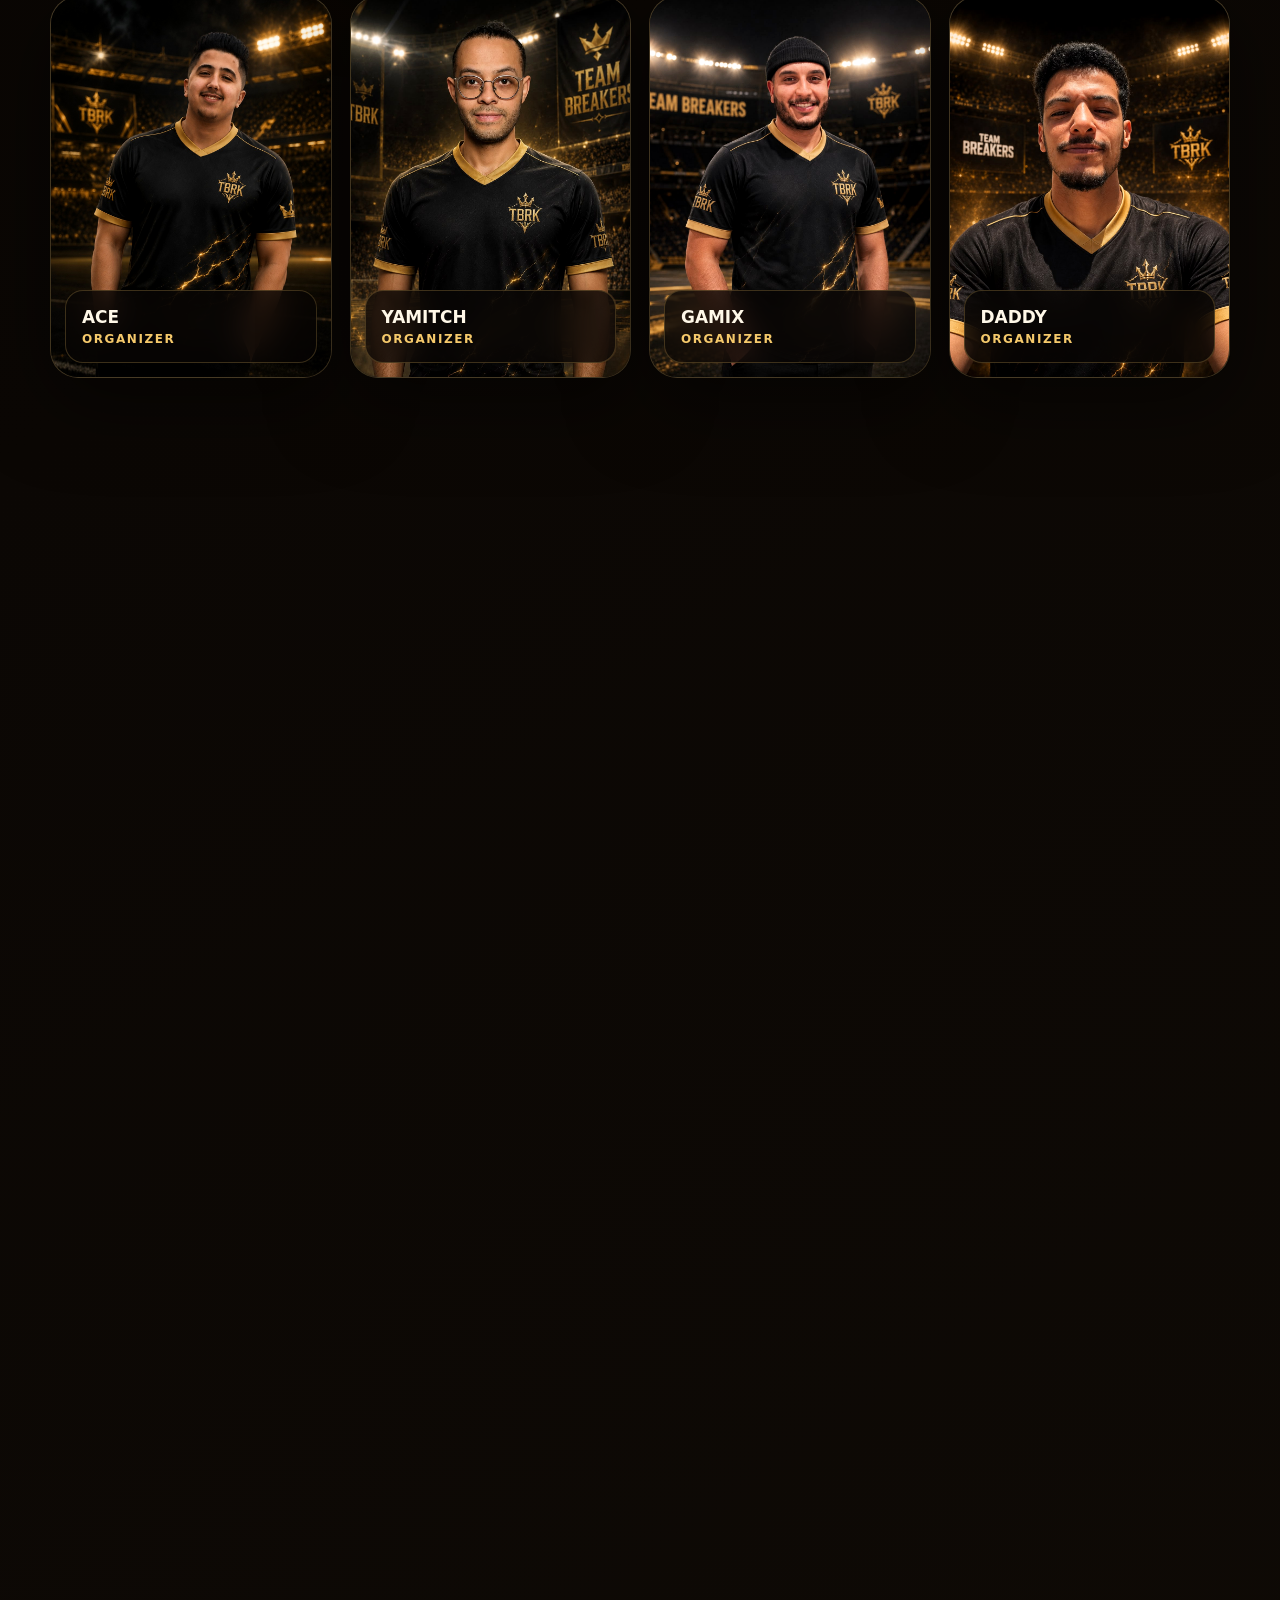
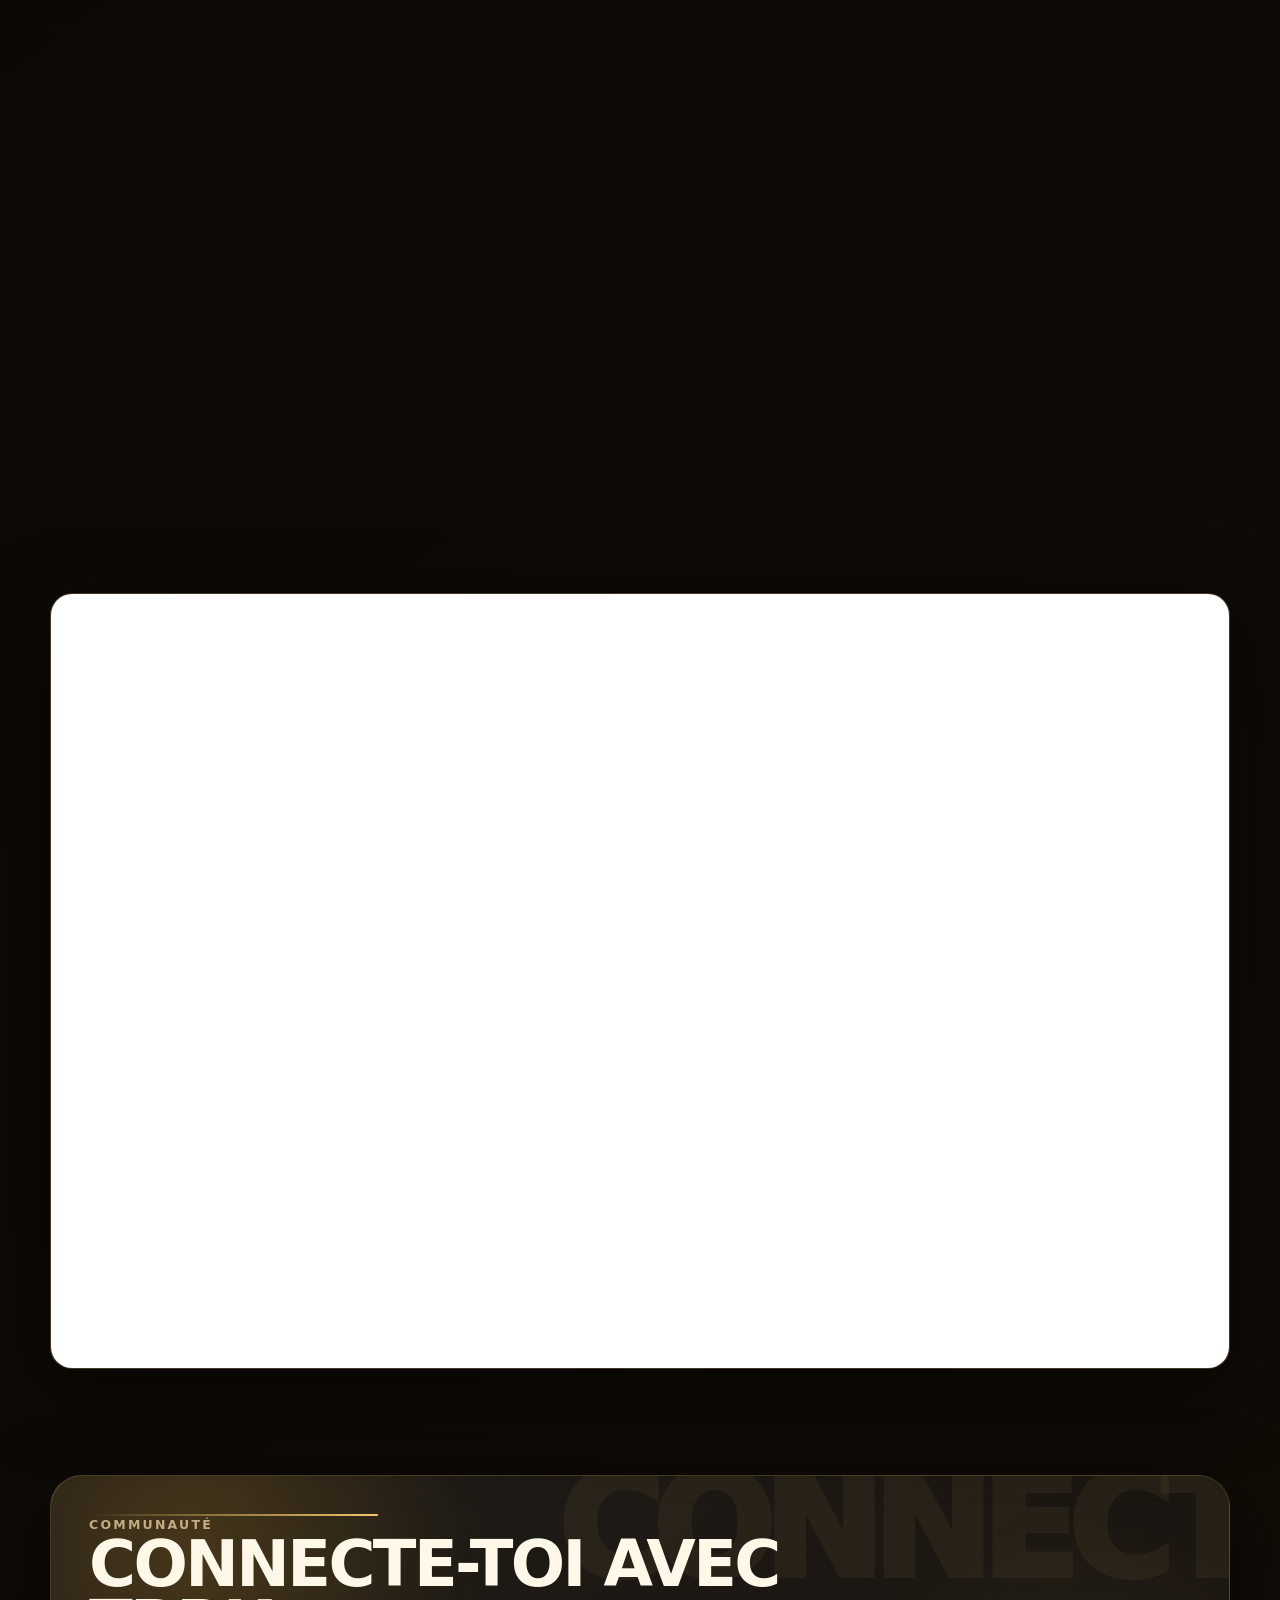
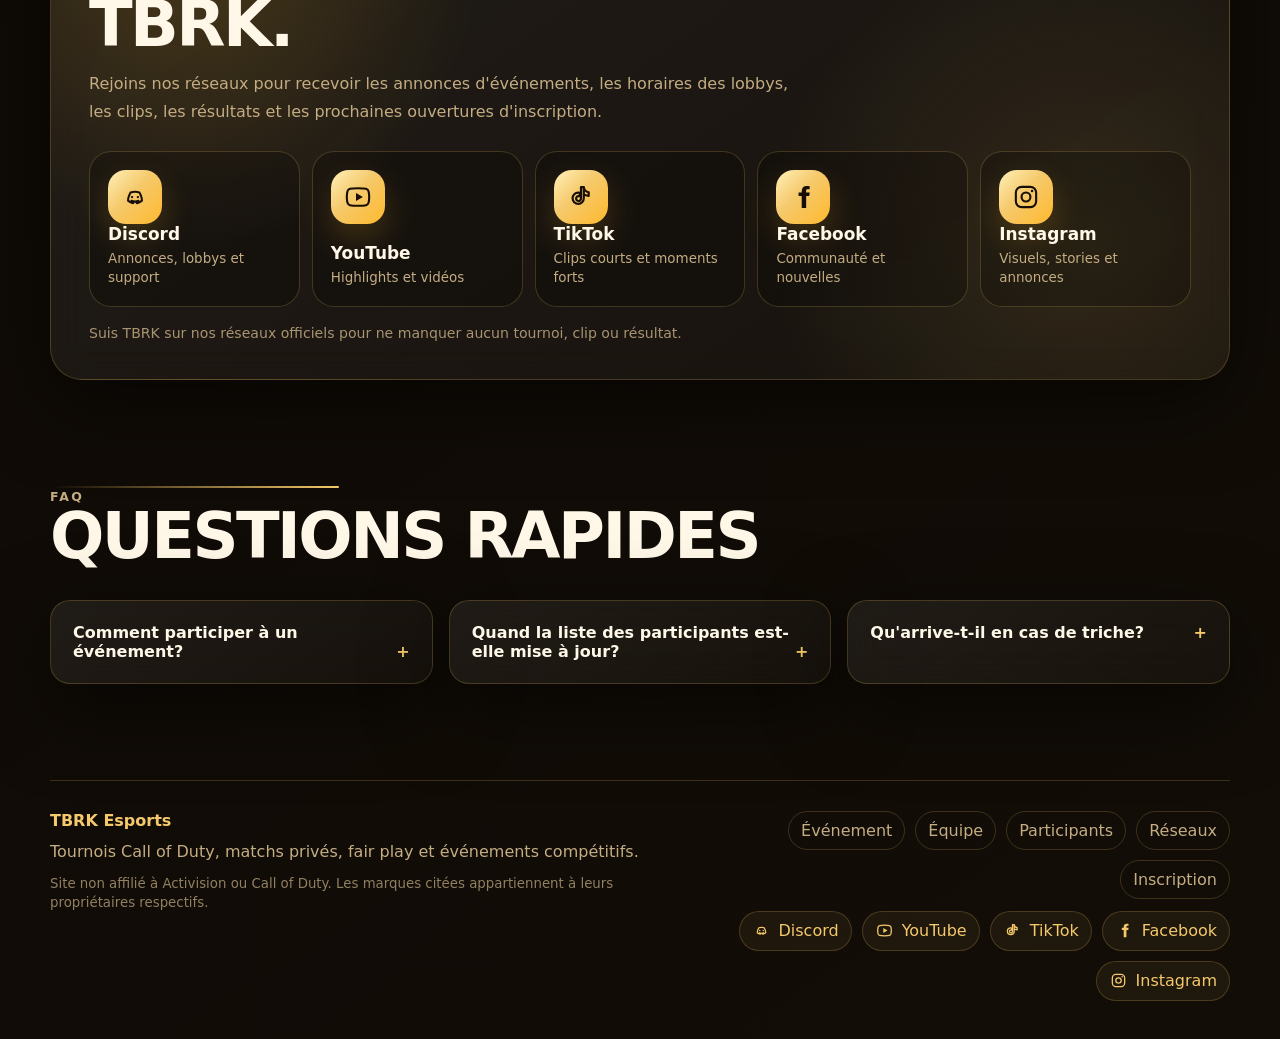
==== commit 75545810: "Update tournament details and registration form" ====
--- a/index.html
+++ b/index.html
@@ -59,15 +59,15 @@
         </div>
         <div class="hero-metrics" data-i18n-aria-label="a11y.keyInfo">
           <div>
-            <strong data-event-prize>$100</strong>
+            <strong data-event-prize>BE THE BEST</strong>
             <span data-i18n="metrics.cashPrize">Cash prize</span>
           </div>
           <div>
-            <strong data-event-format data-i18n="metrics.format">4v4</strong>
+            <strong data-event-format data-i18n="metrics.format">3v3</strong>
             <span data-i18n="metrics.squads">Squads</span>
           </div>
           <div>
-            <strong data-event-status>À venir</strong>
+            <strong data-event-status data-event-countdown>Compte a rebours</strong>
             <span data-i18n="metrics.registrations">Inscriptions</span>
           </div>
         </div>
@@ -78,7 +78,7 @@
           <img src="assets/images/event-poster.jpg" data-i18n-alt="a11y.posterAlt" alt="Affiche TBRK Esports pour un tournoi Call of Duty avec règles fair play" />
           <div class="poster-badge">
             <span data-i18n="poster.activeEvent">Event actif</span>
-            <strong data-event-date>Samedi 20/06/2026</strong>
+            <strong data-event-date>Samedi 08/08/2026</strong>
           </div>
         </div>
         <div class="floating-card card-one">
@@ -114,29 +114,29 @@
         <article class="event-card reveal">
           <div class="event-card-top">
             <span class="live-dot"></span>
-            <span data-event-state>Inscriptions à venir</span>
+            <span data-event-state>Date confirmee</span>
           </div>
           <h3 data-event-name>TBRK Esports Call of Duty Tournament</h3>
           <div class="event-grid">
             <div>
               <span data-i18n="event.date">Date</span>
-              <strong data-event-date-full>Samedi 20/06/2026</strong>
+              <strong data-event-date-full>Samedi 08/08/2026</strong>
             </div>
             <div>
               <span data-i18n="event.time">Heure</span>
-              <strong data-event-time>Heure à confirmer</strong>
+              <strong data-event-time>23:00 heure du Maroc</strong>
             </div>
             <div>
               <span data-i18n="event.mode">Mode</span>
-              <strong data-event-mode>Matchs privés COD</strong>
+              <strong data-event-mode>3v3</strong>
             </div>
             <div>
               <span data-i18n="event.prize">Prix</span>
-              <strong data-event-prize-card>$100</strong>
+              <strong data-event-prize-card>BE THE BEST</strong>
             </div>
           </div>
           <div class="event-actions">
-            <a class="btn btn-primary" data-form-link data-i18n="event.fillForm" data-i18n-empty-text="form.coming" data-empty-text="Formulaire à venir" href="#inscription" target="_self" rel="noopener">Remplir le formulaire</a>
+            <a class="btn btn-primary" data-form-link data-i18n="event.fillForm" data-i18n-empty-text="form.coming" data-empty-text="Formulaire d'inscription" href="#inscription" target="_self" rel="noopener">Remplir le formulaire</a>
             <a class="btn btn-ghost" href="#rules" data-i18n="event.viewRules">Voir les règles</a>
           </div>
         </article>
@@ -184,6 +184,10 @@
         <p class="eyebrow"> <span data-i18n="team.eyebrow">Roster</span></p>
         <h2 data-i18n="team.title">Les visages de Team Breakers</h2>
         <p data-i18n="team.text">Un roster noir et or pour découvrir les joueurs, admins, streamers et organisateurs qui font vivre Team Breakers.</p>
+        <div class="count-card team-count-card">
+          <strong data-member-count>0</strong>
+          <span data-i18n="team.membersCount">membres</span>
+        </div>
       </div>
       <div class="team-grid" data-team-grid>
         <!-- Rempli automatiquement par js/app.js -->
@@ -217,9 +221,19 @@
           </p>
         </div>
         <div class="cta-action">
-          <a class="btn btn-primary btn-big" data-form-link data-i18n="cta.openForm" data-i18n-empty-text="form.coming" data-empty-text="Formulaire à venir" href="#inscription" target="_self" rel="noopener">Ouvrir le formulaire</a>
+          <a class="btn btn-primary btn-big" data-form-link data-i18n="cta.openForm" data-i18n-empty-text="form.coming" data-empty-text="Formulaire d'inscription" href="#inscription" target="_self" rel="noopener">Ouvrir le formulaire</a>
           <p class="form-note" data-form-note>Le formulaire sera ajouté ici dès l’ouverture des inscriptions.</p>
         </div>
+      </div>
+      <div class="form-embed reveal" data-form-embed>
+        <iframe
+          data-form-iframe
+          src="https://docs.google.com/forms/d/e/1FAIpQLSf1eg2Zl-K3qJorzUhEaVsmOD-RLUkhR1WDR3X3w_1dHGWN-w/viewform?embedded=true"
+          title="TBRK tournament registration form"
+          loading="lazy"
+          frameborder="0"
+          marginheight="0"
+          marginwidth="0">Chargement...</iframe>
       </div>
     </section>
 
@@ -307,7 +321,7 @@
         <a href="#team" data-i18n="nav.team">Équipe</a>
         <a href="#participants" data-i18n="nav.participants">Participants</a>
         <a href="#reseaux" data-i18n="nav.socials">Réseaux</a>
-        <a data-form-link data-i18n="nav.registration" data-i18n-empty-text="form.registrationComing" data-empty-text="Inscription à venir" href="#inscription" target="_self" rel="noopener">Inscription</a>
+        <a data-form-link data-i18n="nav.registration" data-i18n-empty-text="form.registrationComing" data-empty-text="Inscription" href="#inscription" target="_self" rel="noopener">Inscription</a>
       </div>
       <div class="footer-socials" data-i18n-aria-label="a11y.footerSocials">
         <a data-social-link="discord" href="#reseaux" target="_self"><span class="footer-social-icon" aria-hidden="true"><svg class="social-svg" viewBox="0 0 24 24" role="img" aria-label="Discord"><path d="M8.2 8.1c2.5-.8 5.1-.8 7.6 0l1.3 2.8c.5 1.3.8 2.8.9 4.2-1.5 1.2-3 1.9-4.4 2.2l-.7-1.1c.8-.2 1.5-.6 2.1-1-2 .9-4 .9-6 0 .6.4 1.3.8 2.1 1l-.7 1.1c-1.4-.3-2.9-1-4.4-2.2.1-1.4.4-2.9.9-4.2l1.3-2.8Z" fill="none" stroke="currentColor" stroke-width="1.7" stroke-linejoin="round"/><path d="M9.5 13.1c.6 0 1-.5 1-1s-.4-1-1-1-1 .5-1 1 .4 1 1 1Zm5 0c.6 0 1-.5 1-1s-.4-1-1-1-1 .5-1 1 .4 1 1 1Z" fill="currentColor"/></svg></span><span data-i18n="social.discord.title">Discord</span></a>
--- a/css/style.css
+++ b/css/style.css
@@ -385,6 +385,23 @@
   font-size: 0.88rem;
 }
 
+.form-embed {
+  overflow: hidden;
+  margin-top: 22px;
+  border: 1px solid var(--line);
+  border-radius: var(--radius-md);
+  background: rgba(255, 255, 255, 0.04);
+  box-shadow: var(--shadow);
+}
+
+.form-embed iframe {
+  display: block;
+  width: 100%;
+  min-height: min(854px, 86vh);
+  border: 0;
+  background: #fff;
+}
+
 .hero-metrics {
   display: grid;
   grid-template-columns: repeat(3, minmax(0, 1fr));
@@ -823,6 +840,11 @@
   font-size: 3rem;
 }
 
+.team-count-card {
+  width: fit-content;
+  margin: 24px auto 0;
+}
+
 .participants-list {
   display: grid;
   grid-template-columns: repeat(2, minmax(0, 1fr));
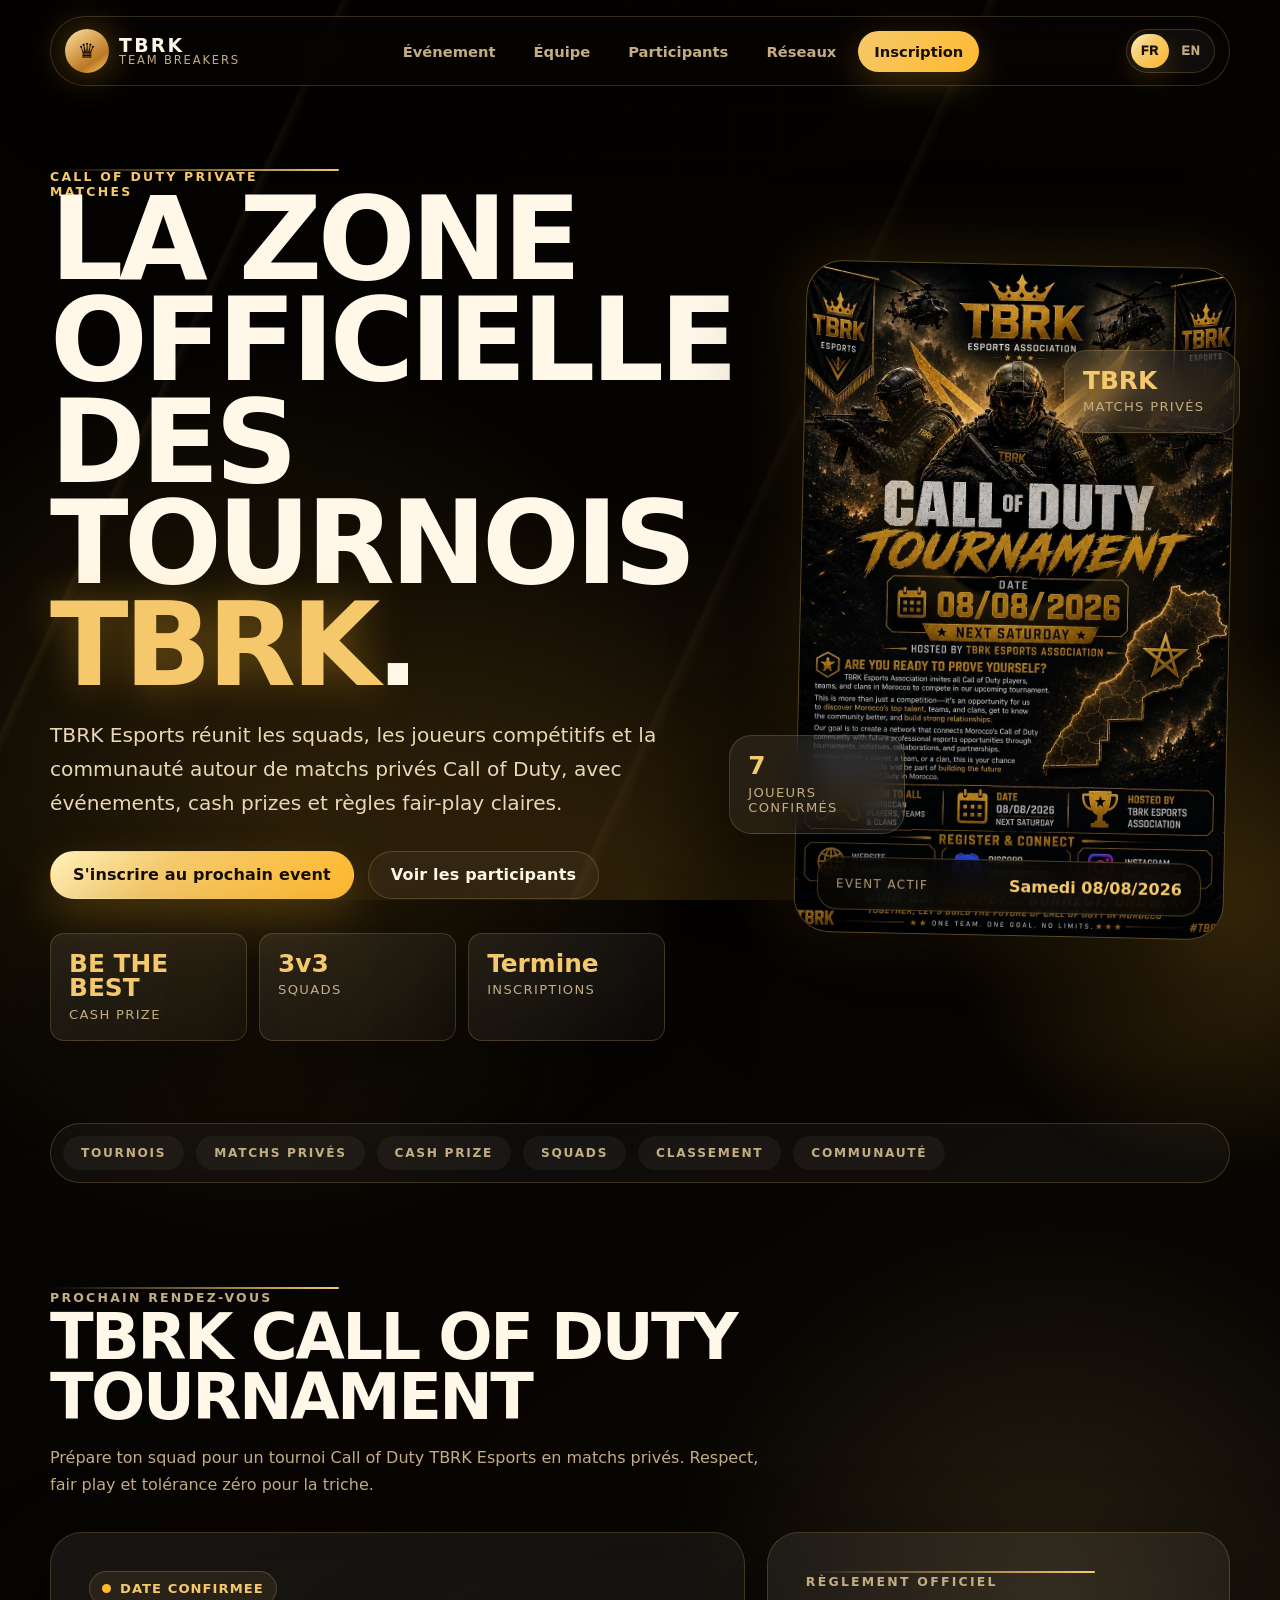
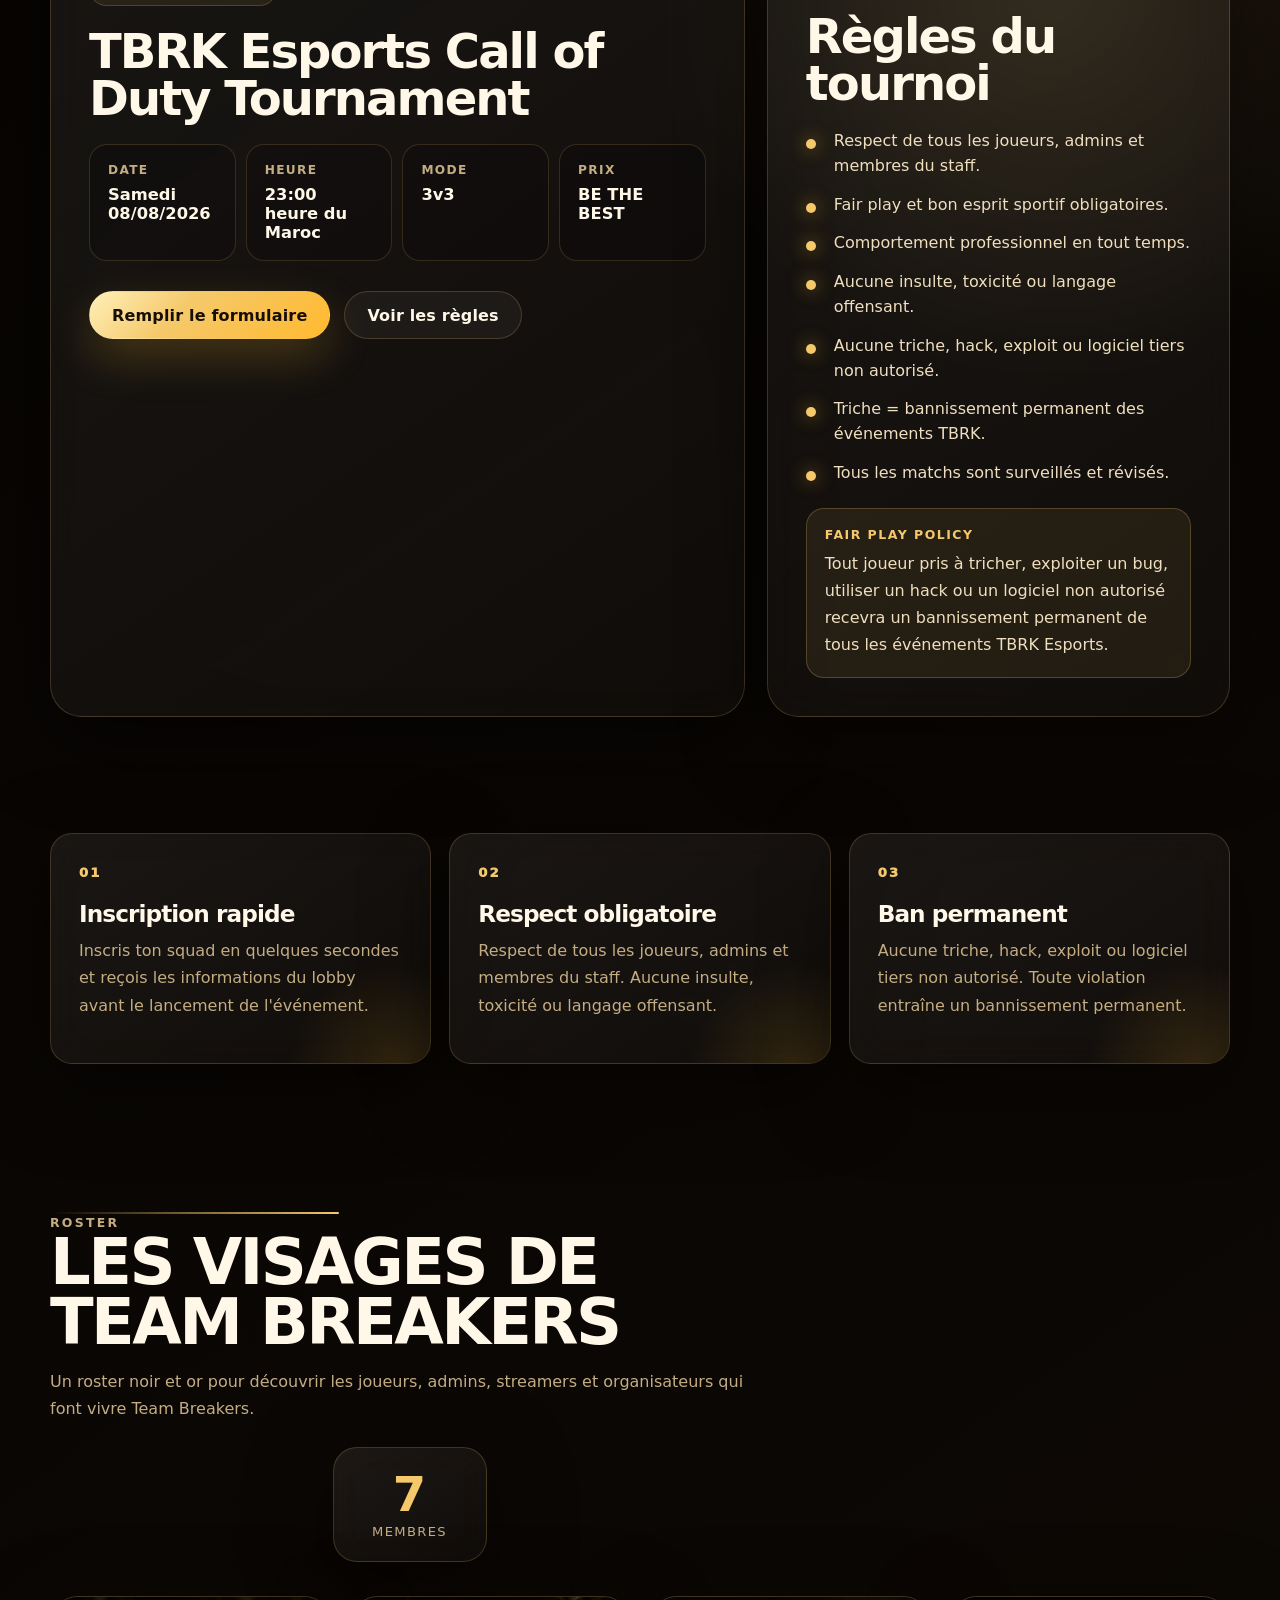
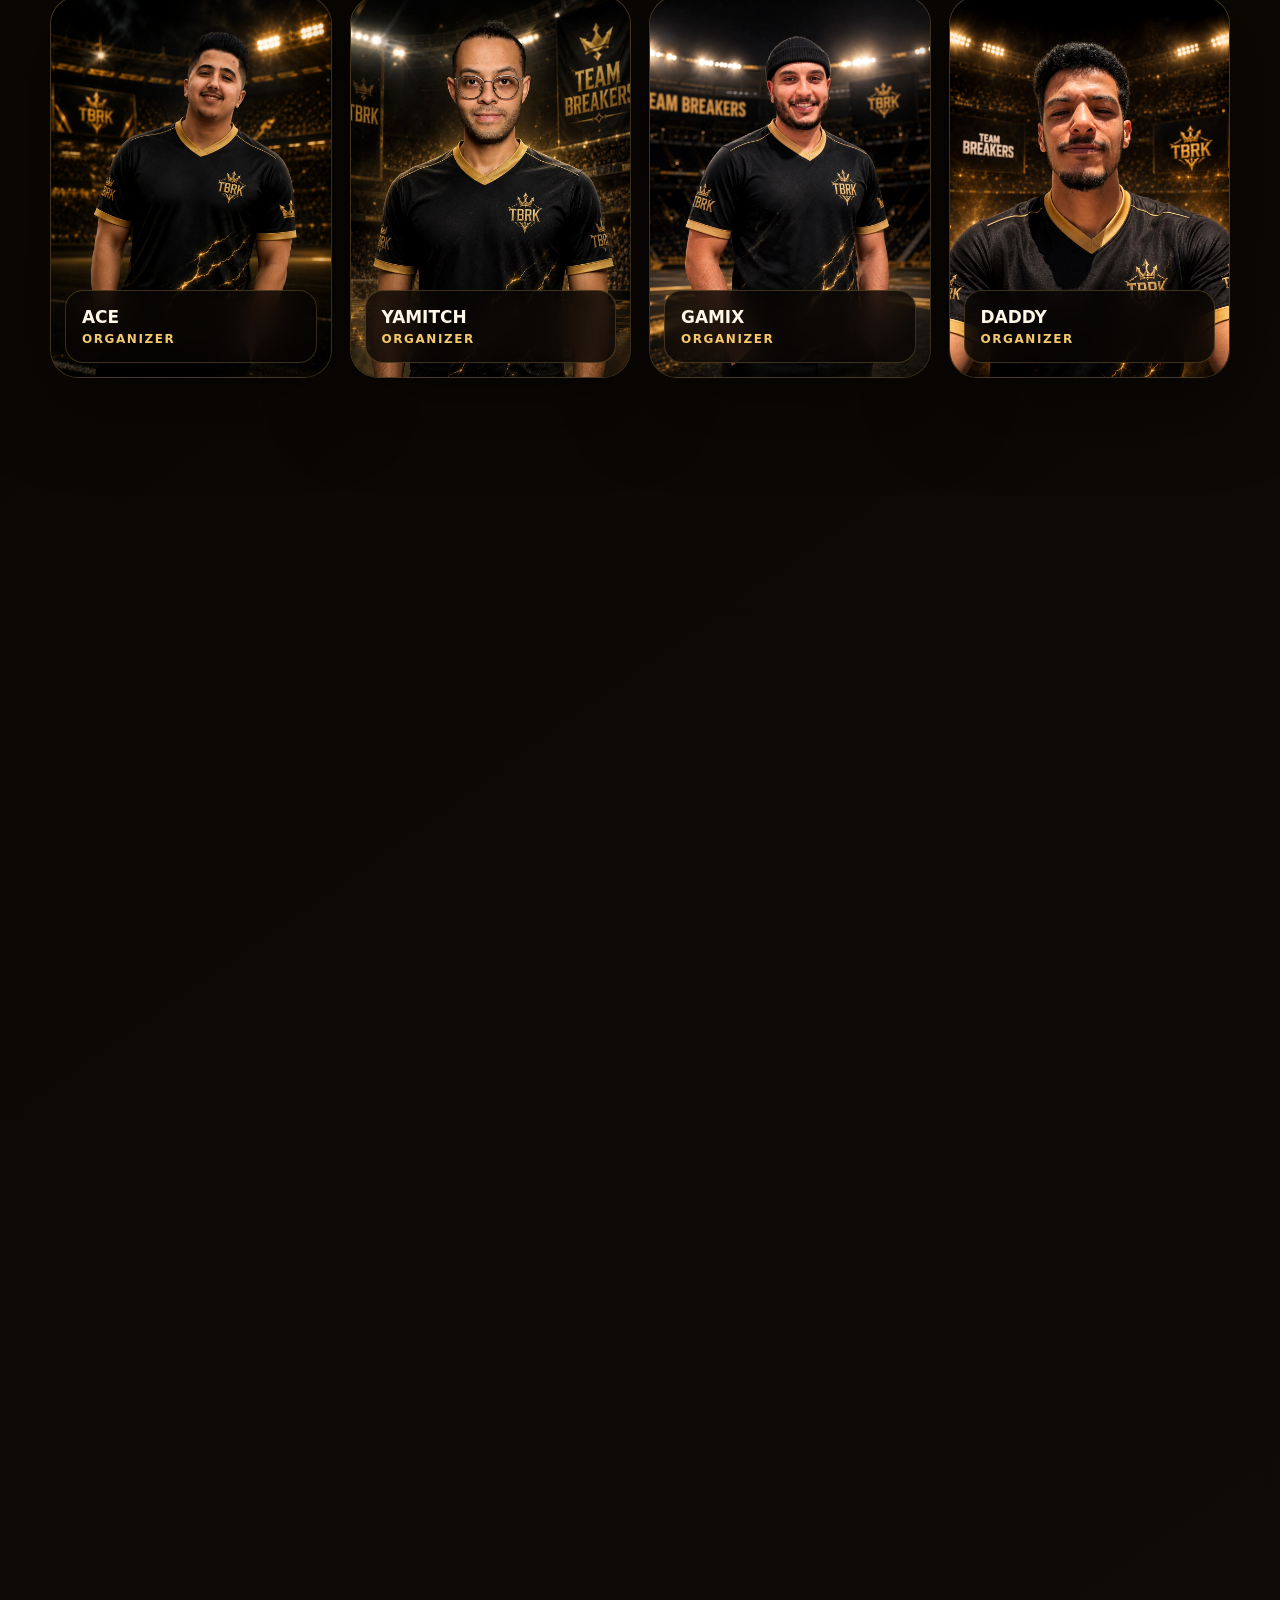
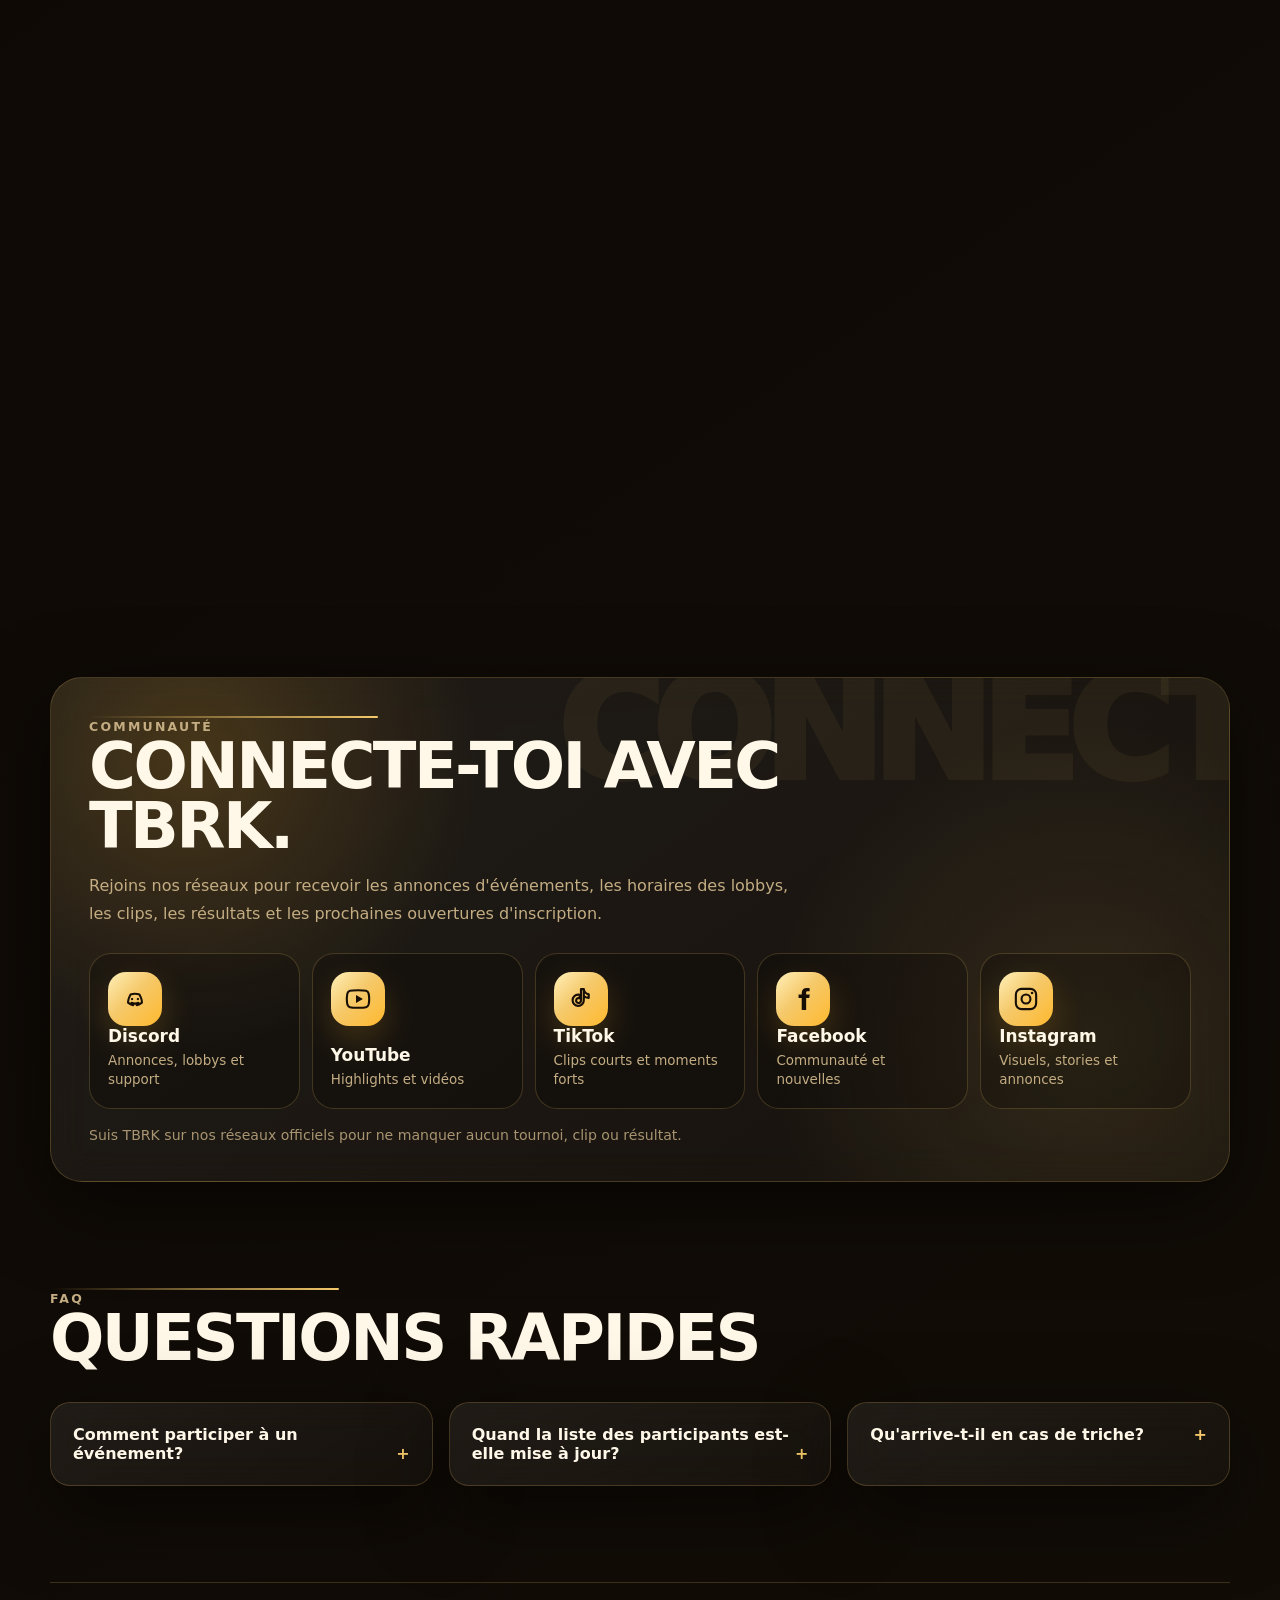
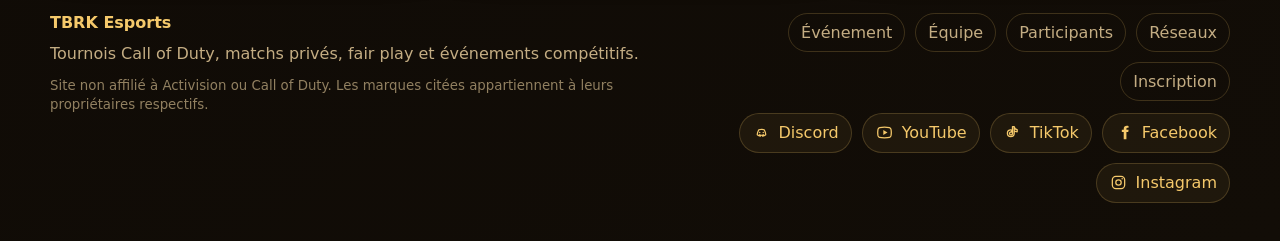
==== commit b861966e: "Update tournament details and registration form update" ====
--- a/index.html
+++ b/index.html
@@ -186,7 +186,7 @@
         <p data-i18n="team.text">Un roster noir et or pour découvrir les joueurs, admins, streamers et organisateurs qui font vivre Team Breakers.</p>
         <div class="count-card team-count-card">
           <strong data-member-count>0</strong>
-          <span data-i18n="team.membersCount">membres</span>
+          <span data-member-count-label>membres</span>
         </div>
       </div>
       <div class="team-grid" data-team-grid>
@@ -225,7 +225,7 @@
           <p class="form-note" data-form-note>Le formulaire sera ajouté ici dès l’ouverture des inscriptions.</p>
         </div>
       </div>
-      <div class="form-embed reveal" data-form-embed>
+      <!-- <div class="form-embed reveal" data-form-embed>
         <iframe
           data-form-iframe
           src="https://docs.google.com/forms/d/e/1FAIpQLSf1eg2Zl-K3qJorzUhEaVsmOD-RLUkhR1WDR3X3w_1dHGWN-w/viewform?embedded=true"
@@ -234,7 +234,7 @@
           frameborder="0"
           marginheight="0"
           marginwidth="0">Chargement...</iframe>
-      </div>
+      </div> -->
     </section>
 
     <section class="section-padding social-section" id="reseaux">
